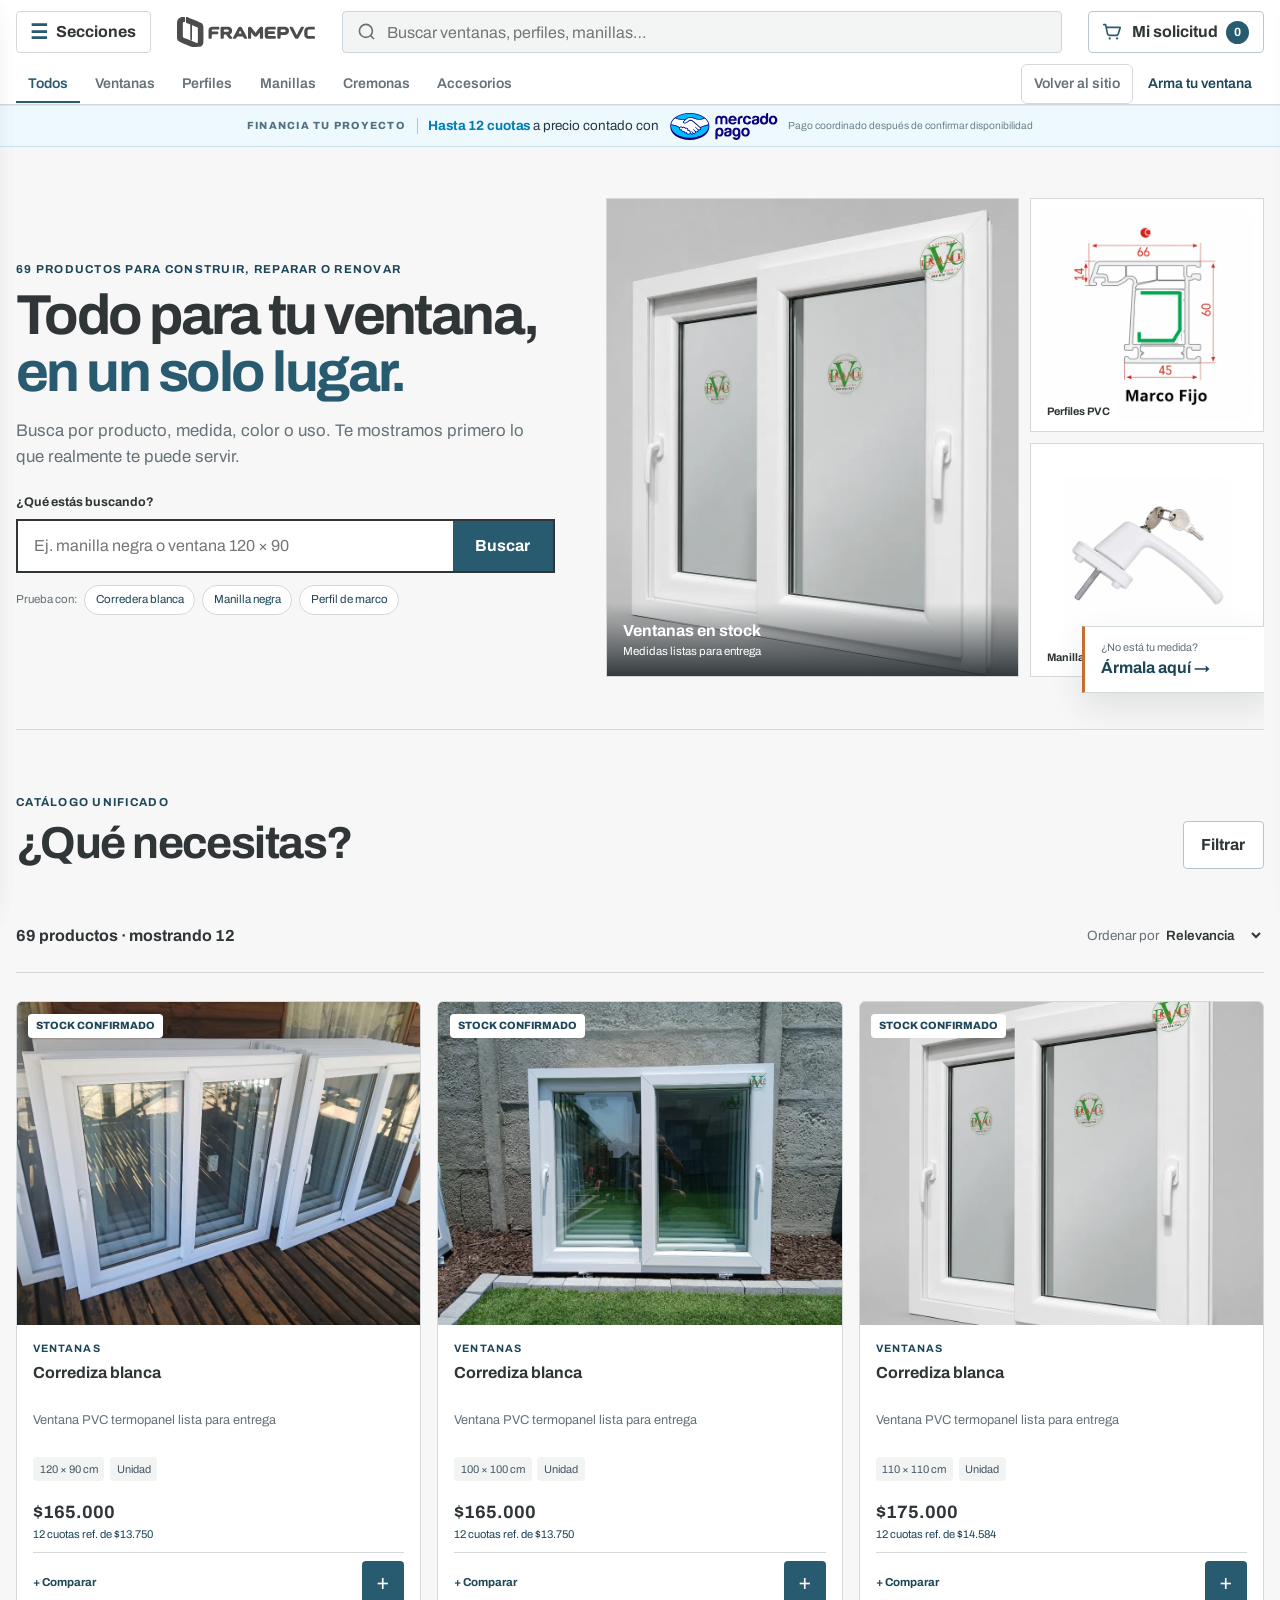
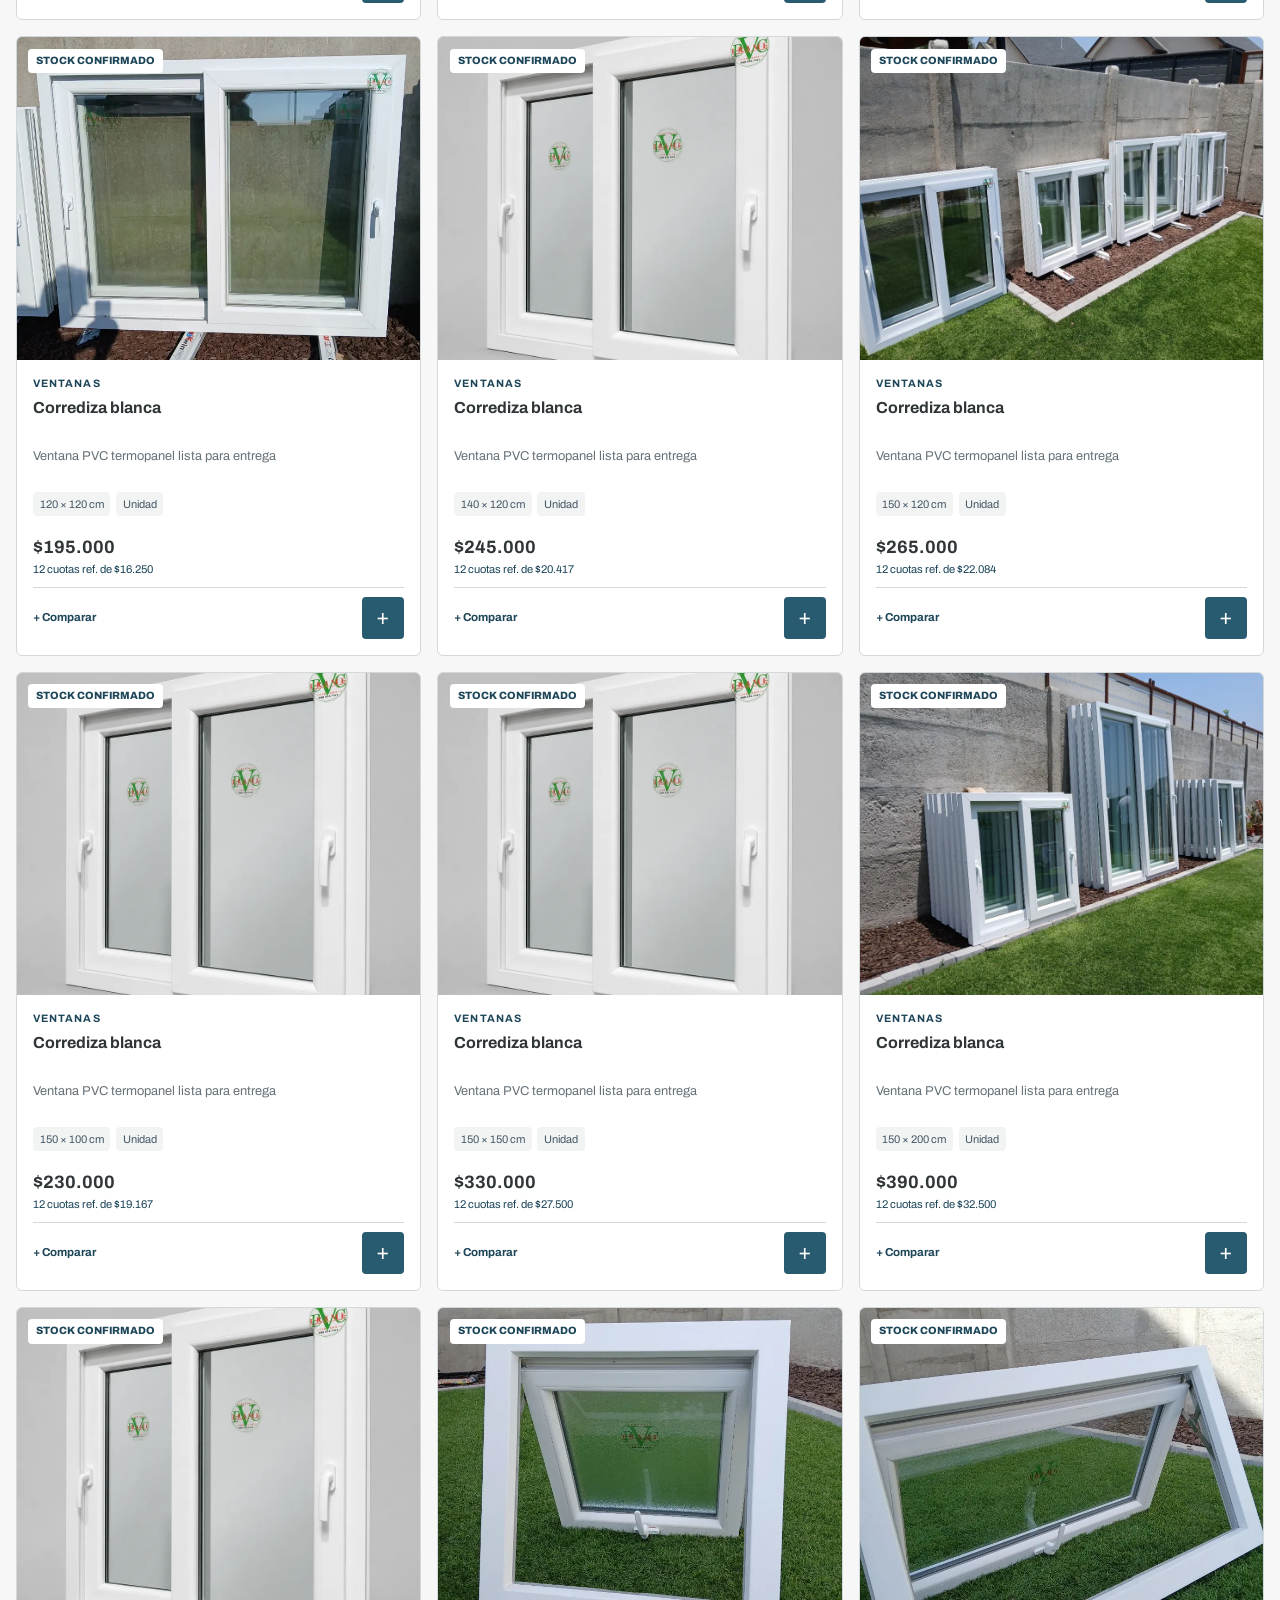
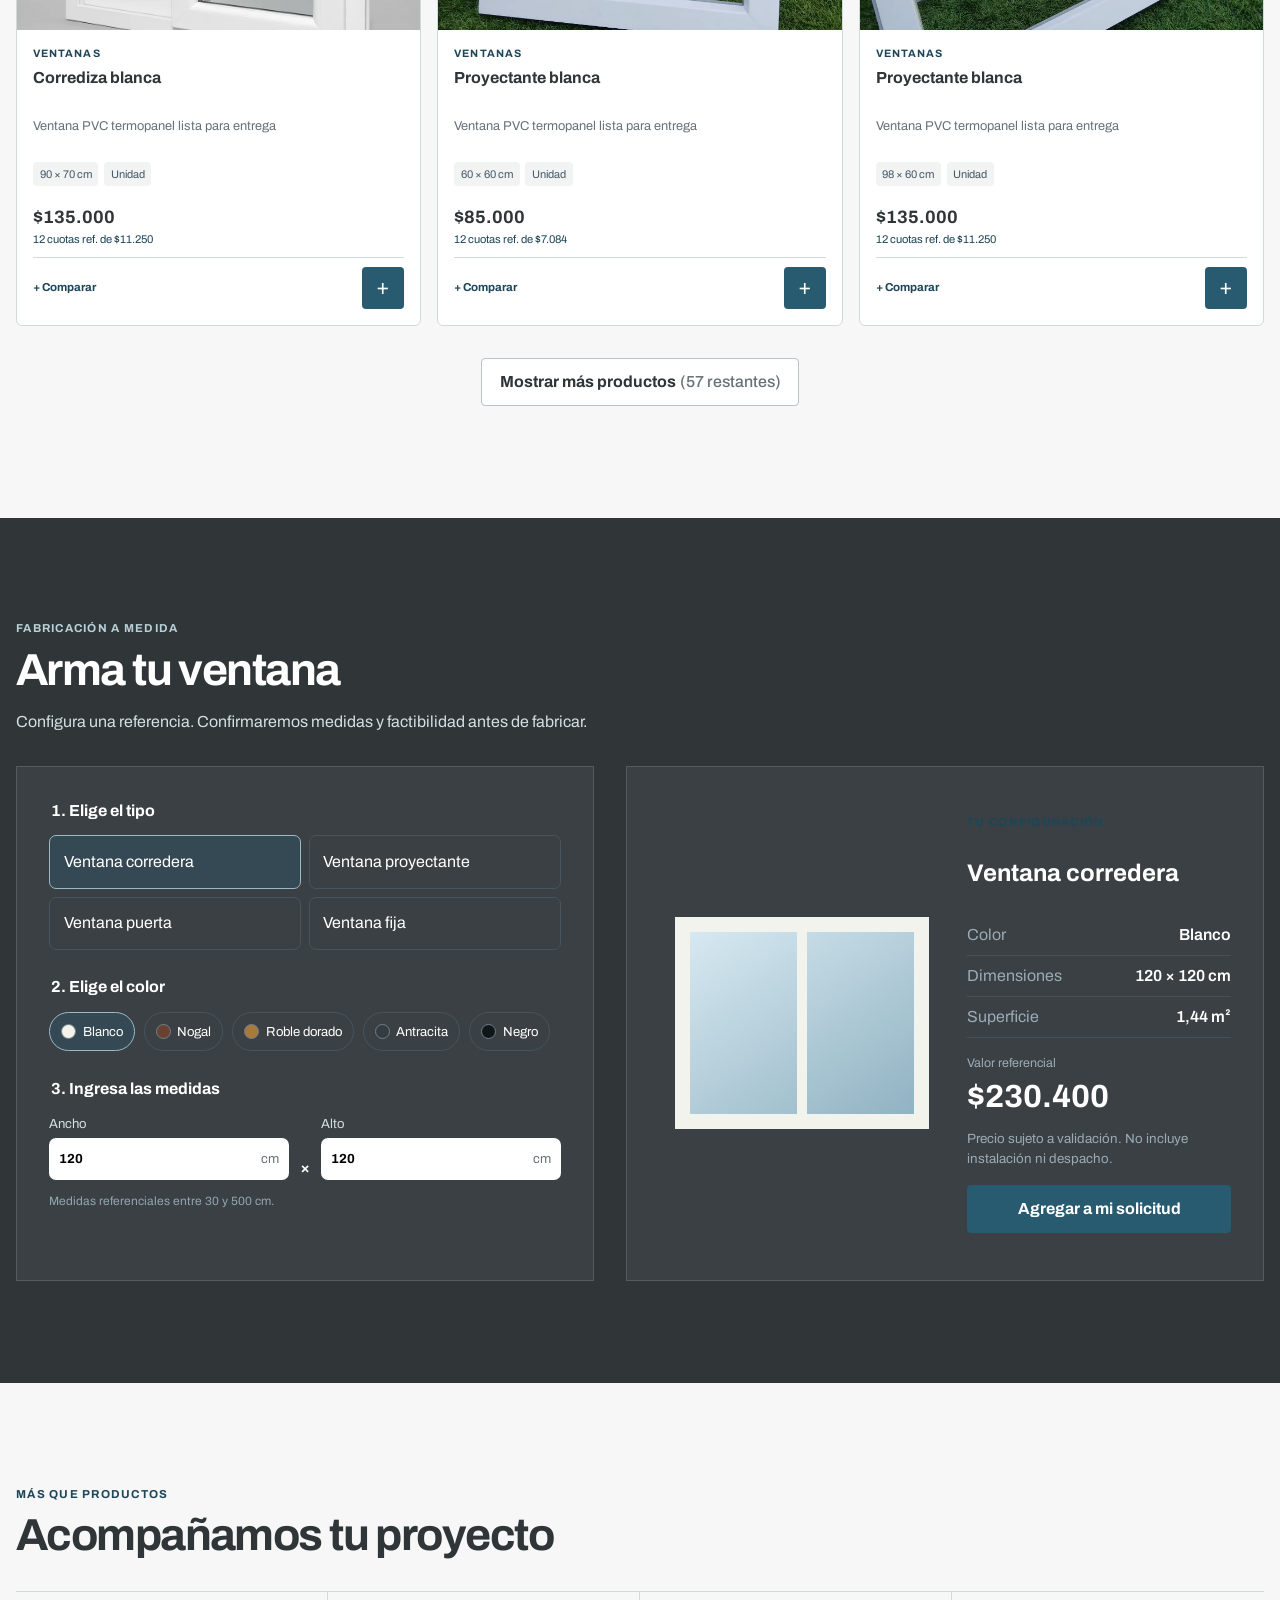
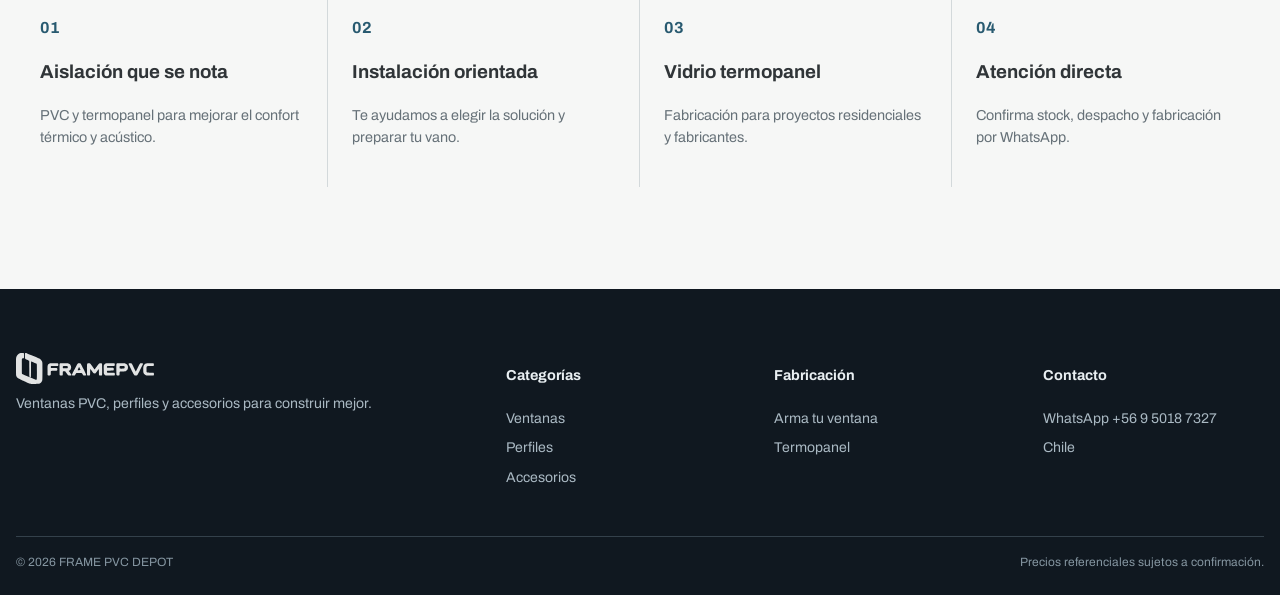
==== tienda.html @ de3fc40e "feat: add separate technical store view" ====
<!doctype html>
<html lang="es">
<head>
<meta charset="utf-8">
<meta name="viewport" content="width=device-width,initial-scale=1">
<meta name="description" content="Compra ventanas PVC termopanel, perfiles y accesorios o solicita fabricación a medida. Cotiza y envía tu solicitud por WhatsApp.">
<meta property="og:title" content="FRAME PVC DEPOT | Ventanas PVC, perfiles y accesorios">
<meta property="og:description" content="Ventanas listas, insumos para fabricantes y fabricación a medida.">
<meta property="og:type" content="website">
<meta property="og:image" content="img/ventana-blanco.jpg">
<title>FRAME PVC DEPOT | Ventanas PVC, perfiles y accesorios</title>
<link rel="icon" href="img/logo-frame-pvc-rounded.svg" type="image/svg+xml">
<link rel="preconnect" href="https://fonts.googleapis.com">
<link rel="preconnect" href="https://fonts.gstatic.com" crossorigin>
<link href="https://fonts.googleapis.com/css2?family=Archivo:wght@400;500;600;700;800&display=swap" rel="stylesheet">
<link rel="stylesheet" href="tienda.css">
<script src="stock.js" defer>
</script>
<script src="accesorios.js" defer>
</script>
<script src="precios.js" defer>
</script>
<script src="tienda.js" defer>
</script>
</head>
<body>
<a class="skip-link" href="#catalogo">Ir al catálogo</a>
<header class="market-header">
<div class="header-main shell">
<button class="sections-trigger" type="button" data-open-sections aria-label="Abrir secciones"><span aria-hidden="true">&#9776;</span><span>Secciones</span></button>
<a class="brand" href="index.html" aria-label="Volver al sitio principal de FRAME PVC DEPOT">
<img src="img/logo-frame-pvc-rounded.svg" width="182" height="41" alt="FRAME PVC">
</a>
<form class="search" id="search-form" role="search">
<label class="sr-only" for="search-input">Buscar productos</label>
<svg aria-hidden="true" viewBox="0 0 24 24">
<path d="m21 21-4.35-4.35m2.35-5.65a8 8 0 1 1-16 0 8 8 0 0 1 16 0Z"/>
</svg>
<input id="search-input" type="search" autocomplete="off" placeholder="Buscar ventanas, perfiles, manillas…">
<button type="button" id="search-clear" aria-label="Limpiar búsqueda" hidden>×</button>
</form>
<button class="cart-trigger" type="button" data-open-cart aria-label="Abrir mi solicitud">
<span class="cart-symbol" aria-hidden="true"><svg viewBox="0 0 24 24"><path d="M3 4h2l2.1 10.1a2 2 0 0 0 2 1.6h7.8a2 2 0 0 0 1.9-1.4L21 7H6"/><circle cx="9.5" cy="19" r="1.25"/><circle cx="17.5" cy="19" r="1.25"/></svg></span>
<span class="cart-copy">Mi solicitud</span>
<b data-cart-count>0</b>
</button>
</div>
<nav class="category-nav shell" aria-label="Categorías principales">
<button class="nav-chip is-active" data-category="todos">Todos</button>
<button class="nav-chip" data-category="ventanas">Ventanas</button>
<button class="nav-chip" data-category="perfiles">Perfiles</button>
<button class="nav-chip" data-category="manillas">Manillas</button>
<button class="nav-chip" data-category="cremonas">Cremonas</button>
<button class="nav-chip" data-category="accesorios">Accesorios</button>
<a class="nav-chip store-return" href="index.html">Volver al sitio</a>
<a class="nav-chip nav-config" href="#configurador">Arma tu ventana</a>
</nav>
</header>
<div class="payment-promo" aria-label="Beneficio de pago">
<div class="payment-promo-track shell"><span class="payment-kicker">Financia tu proyecto</span><p><strong>Hasta 12 cuotas</strong> a precio contado con</p><img src="img/mercado-pago.svg" width="108" height="27" alt="Mercado Pago"><small>Pago coordinado después de confirmar disponibilidad</small></div>
</div>
<main id="inicio">
<section class="hero shell">
<div class="hero-copy">
<p class="eyebrow">69 productos para construir, reparar o renovar</p>
<h1>Todo para tu ventana, <em>en un solo lugar.</em></h1>
<p>Busca por producto, medida, color o uso. Te mostramos primero lo que realmente te puede servir.</p>
<form class="hero-finder" id="hero-search" role="search">
<label for="hero-search-input">¿Qué estás buscando?</label>
<div><input id="hero-search-input" type="search" autocomplete="off" placeholder="Ej. manilla negra o ventana 120 × 90"><button type="submit">Buscar</button></div>
</form>
<div class="smart-suggestions" aria-label="Búsquedas frecuentes"><span>Prueba con:</span><button type="button" data-smart-query="corredera blanca">Corredera blanca</button><button type="button" data-smart-query="manilla negro">Manilla negra</button><button type="button" data-smart-query="perfil marco">Perfil de marco</button></div>
</div>
<div class="hero-showcase" aria-label="Ventanas y componentes disponibles">
<a class="showcase-main" href="#catalogo" data-category="ventanas"><img src="img/catalog/stock-05.webp" width="720" height="720" alt="Ventana PVC corredera blanca"><span><b>Ventanas en stock</b><small>Medidas listas para entrega</small></span></a>
<button class="showcase-item showcase-profile" type="button" data-smart-query="perfil marco"><img src="img/catalog/accessory-01.webp" width="420" height="420" alt="Perfil PVC de marco"><span>Perfiles PVC</span></button>
<button class="showcase-item showcase-hardware" type="button" data-smart-query="manilla"><img src="img/catalog/accessory-20.webp" width="420" height="420" alt="Herrajes para ventanas PVC"><span>Manillas y herrajes</span></button>
<a class="showcase-config" href="#configurador"><span>¿No está tu medida?</span><b>Ármala aquí →</b></a>
</div>
</section>
<section class="market shell" id="catalogo">
<div class="market-top">
<div class="section-heading">
<p class="eyebrow">Catálogo unificado</p>
<h2>¿Qué necesitas?</h2>
</div>
<button class="filter-trigger button secondary" id="open-filters" type="button">Filtrar <span id="filter-badge" hidden>0</span>
</button>
</div>
<div class="market-layout">
<aside class="filters" id="filters" aria-label="Filtros del catálogo">
<div class="filter-head">
<h3>Filtros</h3>
<button type="button" class="icon-close" id="close-filters" aria-label="Cerrar filtros">×</button>
</div>
<fieldset>
<legend>Categoría</legend>
<div id="category-filters" class="check-list">
</div>
</fieldset>
<fieldset>
<legend>Tipo</legend>
<div class="check-list" id="type-filters">
</div>
</fieldset>
<fieldset>
<legend>Color</legend>
<div class="check-list" id="color-filters">
</div>
</fieldset>
<fieldset>
<legend>Precio máximo</legend>
<label class="range-label" for="price-range">
<span>Hasta</span>
<output id="price-output">$400.000</output>
</label>
<input id="price-range" type="range" min="10000" max="400000" step="10000" value="400000">
</fieldset>
<fieldset>
<legend>Disponibilidad</legend>
<div class="check-list" id="availability-filters">
</div>
</fieldset>
<fieldset>
<legend>Medida mínima</legend>
<div class="measure-filter">
<label>Ancho (cm)<input id="width-min" type="number" min="0" placeholder="100">
</label>
<label>Alto (cm)<input id="height-min" type="number" min="0" placeholder="90">
</label>
</div>
</fieldset>
<button class="clear-filters" id="clear-filters" type="button">Limpiar filtros</button>
</aside>
<div class="results">
<div class="results-bar">
<p id="results-count" aria-live="polite">Cargando productos…</p>
<label>Ordenar por <select id="sort-select">
<option value="relevance">Relevancia</option>
<option value="price-asc">Menor precio</option>
<option value="price-desc">Mayor precio</option>
<option value="name">Nombre</option>
<option value="measure">Medida</option>
</select>
</label>
</div>
<div class="active-filters" id="active-filters">
</div>
<div class="product-grid" id="product-grid">
</div>
<div class="load-more-wrap" id="load-more-wrap"><button class="button secondary load-more" id="load-more" type="button">Mostrar más productos <span id="load-more-count"></span></button></div>
<div class="empty-state" id="empty-state" hidden>
<span>⌕</span>
<h3>No encontramos coincidencias</h3>
<p>Prueba con otra búsqueda o elimina algunos filtros.</p>
<button class="button primary" type="button" data-clear-all>Ver todos</button>
</div>
</div>
</div>
<section class="recent-products" id="recent-products" hidden aria-labelledby="recent-title"><div class="recent-head"><div><p class="eyebrow">Retoma tu búsqueda</p><h3 id="recent-title">Vistos recientemente</h3></div><button type="button" id="clear-recent">Limpiar</button></div><div class="recent-rail" id="recent-rail"></div></section>
</section>
<section class="config-section" id="configurador">
<div class="shell">
<div class="section-heading light">
<p class="eyebrow">Fabricación a medida</p>
<h2>Arma tu ventana</h2>
<p>Configura una referencia. Confirmaremos medidas y factibilidad antes de fabricar.</p>
</div>
<div class="configurator">
<form id="config-form" class="config-form">
<fieldset>
<legend>1. Elige el tipo</legend>
<div class="option-grid" id="type-options">
</div>
</fieldset>
<fieldset>
<legend>2. Elige el color</legend>
<div class="color-options" id="color-options">
</div>
</fieldset>
<fieldset>
<legend>3. Ingresa las medidas</legend>
<div class="dimension-fields">
<label>Ancho <span>
<input id="config-width" type="number" min="30" max="500" value="120" required> cm</span>
</label>
<b>×</b>
<label>Alto <span>
<input id="config-height" type="number" min="30" max="500" value="120" required> cm</span>
</label>
</div>
<p class="form-help">Medidas referenciales entre 30 y 500 cm.</p>
</fieldset>
</form>
<div class="config-preview" aria-live="polite">
<div class="window-visual" id="window-visual">
<span>
</span>
<span>
</span>
<i>
</i>
</div>
<div class="config-summary">
<p class="eyebrow">Tu configuración</p>
<h3 id="config-name">Ventana corredera</h3>
<dl>
<div>
<dt>Color</dt>
<dd id="config-color">Blanco</dd>
</div>
<div>
<dt>Dimensiones</dt>
<dd id="config-measure">120 × 120 cm</dd>
</div>
<div>
<dt>Superficie</dt>
<dd id="config-area">1,44 m²</dd>
</div>
</dl>
<p class="reference-label">Valor referencial</p>
<strong class="config-price" id="config-price">$230.400</strong>
<small>Precio sujeto a validación. No incluye instalación ni despacho.</small>
<button class="button primary full" id="add-config" type="button">Agregar a mi solicitud</button>
</div>
</div>
</div>
</div>
</section>
<section class="service-strip shell" id="services-title">
<div class="section-heading">
<p class="eyebrow">Más que productos</p>
<h2>Acompañamos tu proyecto</h2>
</div>
<div class="services">
<article>
<b>01</b>
<h3>Aislación que se nota</h3>
<p>PVC y termopanel para mejorar el confort térmico y acústico.</p>
</article>
<article>
<b>02</b>
<h3>Instalación orientada</h3>
<p>Te ayudamos a elegir la solución y preparar tu vano.</p>
</article>
<article>
<b>03</b>
<h3>Vidrio termopanel</h3>
<p>Fabricación para proyectos residenciales y fabricantes.</p>
</article>
<article>
<b>04</b>
<h3>Atención directa</h3>
<p>Confirma stock, despacho y fabricación por WhatsApp.</p>
</article>
</div>
</section>
</main>
<footer>
<div class="shell footer-grid">
<div>
<a class="brand footer-brand" href="#inicio">
<img src="img/logo-frame-pvc-rounded.svg" width="182" height="41" alt="FRAME PVC">
</a>
<p>Ventanas PVC, perfiles y accesorios para construir mejor.</p>
</div>
<div>
<h2>Categorías</h2>
<a href="#catalogo" data-category="ventanas">Ventanas</a>
<a href="#catalogo" data-category="perfiles">Perfiles</a>
<a href="#catalogo" data-category="accesorios">Accesorios</a>
</div>
<div>
<h2>Fabricación</h2>
<a href="#configurador">Arma tu ventana</a>
<a href="#configurador">Termopanel</a>
</div>
<div>
<h2>Contacto</h2>
<a href="https://wa.me/56950187327" target="_blank" rel="noopener">WhatsApp +56 9 5018 7327</a>
<p>Chile</p>
</div>
</div>
<div class="shell footer-bottom">
<span>© <span id="year">
</span> FRAME PVC DEPOT</span>
<span>Precios referenciales sujetos a confirmación.</span>
</div>
</footer>
<div class="overlay" id="overlay" hidden>
</div>
<aside class="sections-drawer" id="sections-drawer" aria-hidden="true" aria-labelledby="sections-title">
<div class="drawer-head"><div><p class="eyebrow">Explorar FRAME PVC</p><h2 id="sections-title">Secciones</h2></div><button class="icon-close" id="close-sections" type="button" aria-label="Cerrar secciones">&times;</button></div>
<nav class="sections-list" aria-label="Todas las secciones">
<a href="#inicio" data-section-link><span>&#8962;</span><b>Inicio</b><small>Portada y novedades</small></a>
<button type="button" data-category="todos"><span>&#9638;</span><b>Todos los productos</b><small>Catálogo completo</small></button>
<button type="button" data-category="ventanas"><span>&#9635;</span><b>Ventanas</b><small>Modelos disponibles</small></button>
<button type="button" data-category="perfiles"><span>#</span><b>Perfiles PVC</b><small>Corredera y proyectante</small></button>
<button type="button" data-category="manillas"><span>&#8599;</span><b>Manillas</b><small>Herrajes y cierres</small></button>
<button type="button" data-category="cremonas"><span>=</span><b>Cremonas</b><small>Distintas medidas</small></button>
<button type="button" data-category="refuerzos"><span>+</span><b>Refuerzos</b><small>Acero y cerraderos</small></button>
<button type="button" data-category="accesorios"><span>+</span><b>Accesorios</b><small>Montaje y fabricación</small></button>
<a href="#configurador" data-section-link><span>&#9671;</span><b>Arma tu ventana</b><small>Cotización a medida</small></a>
<a href="#services-title" data-section-link><span>i</span><b>Servicios</b><small>Instalación y termopanel</small></a>
<a href="https://wa.me/56950187327" target="_blank" rel="noopener"><span>&#9673;</span><b>Contacto</b><small>Habla con nuestro equipo</small></a>
</nav>
</aside>
<aside class="product-drawer" id="product-drawer" aria-hidden="true" aria-labelledby="product-detail-title">
<div class="drawer-head"><div><p class="eyebrow">Detalle del producto</p><h2 id="product-detail-title">Producto</h2></div><button class="icon-close" id="close-product" type="button" aria-label="Cerrar detalle">×</button></div>
<div class="product-detail-panel" id="product-detail-panel"></div>
</aside>
<aside class="cart-drawer" id="cart-drawer" aria-hidden="true" aria-labelledby="cart-title">
<div class="drawer-head">
<div>
<p class="eyebrow">Cotización consolidada</p>
<h2 id="cart-title">Mi solicitud</h2>
</div>
<button class="icon-close" id="close-cart" type="button" aria-label="Cerrar solicitud">×</button>
</div>
<div class="cart-items" id="cart-items">
</div>
<div class="cart-foot">
<div>
<span>Total referencial</span>
<strong id="cart-total">$0</strong>
</div>
<p>Confirmaremos disponibilidad, despacho y valor final.</p>
<a class="button whatsapp full is-disabled" id="cart-whatsapp" href="#" target="_blank" rel="noopener" aria-disabled="true">Enviar solicitud por WhatsApp</a>
</div>
</aside>
<div class="compare-tray" id="compare-tray" hidden><div><strong>Comparar productos</strong><span id="compare-summary">0 de 3 seleccionados</span></div><div id="compare-thumbs"></div><button class="button primary" id="open-compare" type="button">Comparar</button><button class="icon-close" id="clear-compare" type="button" aria-label="Vaciar comparación">×</button></div>
<dialog class="compare-dialog" id="compare-dialog" aria-labelledby="compare-title"><div class="compare-dialog-head"><div><p class="eyebrow">Decide con claridad</p><h2 id="compare-title">Comparar productos</h2></div><button class="icon-close" id="close-compare" type="button" aria-label="Cerrar comparación">×</button></div><div class="compare-content" id="compare-content"></div></dialog>
<nav class="mobile-dock" aria-label="Accesos rápidos">
<a href="index.html"><span>&#8962;</span>Sitio</a><button type="button" data-open-sections><span>&#9776;</span>Secciones</button><button type="button" data-focus-search><span>&#8981;</span>Buscar</button><a href="#configurador"><span>&#9671;</span>Armar</a><button type="button" data-open-cart><span class="cart-symbol"><svg viewBox="0 0 24 24" aria-hidden="true"><path d="M3 4h2l2.1 10.1a2 2 0 0 0 2 1.6h7.8a2 2 0 0 0 1.9-1.4L21 7H6"/><circle cx="9.5" cy="19" r="1.25"/><circle cx="17.5" cy="19" r="1.25"/></svg></span>Solicitud<b data-cart-count>0</b></button>
</nav>
<div class="toast" id="toast" role="status" aria-live="polite">
</div>
</body>
</html>
---- tienda.css ----
:root{--ink:#15202b;--muted:#5c6b7a;--paper:#f3f6f8;--white:#fff;--accent:#0f6e6a;--deep:#0a524f;--sky:#c5d8e4;--mist:#e8eef2;--line:#d9e1e6;--display:"Syne",sans-serif;--body:"DM Sans",sans-serif;--radius:14px;--shadow:0 18px 50px rgba(21,32,43,.12);--shell:min(1440px,calc(100% - 2rem))}*{box-sizing:border-box}html{scroll-behavior:smooth;scroll-padding-top:130px}body{margin:0;background:#f7f9fa;color:var(--ink);font-family:var(--body);line-height:1.5}body.is-locked{overflow:hidden}button,input,select{font:inherit}button,a{-webkit-tap-highlight-color:transparent}button{color:inherit}img{display:block;max-width:100%}a{color:inherit}.shell{width:var(--shell);margin-inline:auto}.sr-only{position:absolute;width:1px;height:1px;padding:0;margin:-1px;clip:rect(0,0,0,0);overflow:hidden}.skip-link{position:fixed;left:1rem;top:-5rem;z-index:100;padding:.7rem 1rem;background:var(--ink);color:white}.skip-link:focus{top:1rem}:focus-visible{outline:3px solid #46bdb6;outline-offset:3px}.eyebrow{margin:0 0 .55rem;color:var(--accent);font-size:.72rem;font-weight:700;letter-spacing:.15em;text-transform:uppercase}.button{min-height:46px;display:inline-flex;align-items:center;justify-content:center;border:1px solid transparent;border-radius:8px;padding:.7rem 1.1rem;font-weight:700;text-decoration:none;cursor:pointer}.button.primary{background:var(--accent);color:white}.button.primary:hover{background:var(--deep)}.button.secondary{border-color:#b7c4cc;background:white}.button.full{width:100%}.market-header{position:sticky;top:0;z-index:30;background:rgba(255,255,255,.96);border-bottom:1px solid var(--line);backdrop-filter:blur(12px)}.header-main{height:75px;display:grid;grid-template-columns:auto minmax(240px,720px) auto;align-items:center;gap:clamp(1rem,3vw,3rem)}.brand{display:flex;align-items:center;gap:.55rem;text-decoration:none}.brand img{width:48px;height:48px;object-fit:contain}.brand span{display:grid;font-family:var(--display);line-height:.95;white-space:nowrap}.brand b{font-size:1rem;letter-spacing:.05em}.brand small{justify-self:end;font-size:.68rem;letter-spacing:.17em}.search{height:46px;display:flex;align-items:center;background:var(--paper);border:1px solid #cbd5db;border-radius:9px;padding:0 .85rem;transition:.2s}.search:focus-within{background:white;border-color:var(--accent);box-shadow:0 0 0 3px rgba(15,110,106,.12)}.search svg{width:20px;fill:none;stroke:var(--muted);stroke-width:2}.search input{width:100%;height:100%;border:0;outline:0;background:transparent;padding:0 .7rem;color:var(--ink)}.search button{border:0;background:none;font-size:1.4rem;cursor:pointer}.cart-trigger{height:46px;display:flex;align-items:center;gap:.55rem;border:0;border-radius:9px;padding:.5rem .75rem;background:var(--ink);color:white;font-weight:700;cursor:pointer}.cart-trigger b{display:grid;place-items:center;min-width:23px;height:23px;padding:0 5px;background:var(--accent);border-radius:20px;font-size:.75rem}.category-nav{height:44px;display:flex;align-items:center;gap:.2rem;overflow-x:auto;scrollbar-width:none}.category-nav::-webkit-scrollbar,.category-rail::-webkit-scrollbar{display:none}.nav-chip{flex:none;border:0;background:none;padding:.65rem .9rem;color:var(--muted);font-weight:600;cursor:pointer;text-decoration:none;white-space:nowrap}.nav-chip:hover,.nav-chip.is-active{color:var(--accent)}.nav-config{margin-left:auto;color:var(--deep)}.hero{display:grid;grid-template-columns:1.05fr .95fr;gap:clamp(2rem,5vw,5rem);align-items:center;padding-block:clamp(2.5rem,6vw,5.5rem)}.hero h1,.section-heading h2{font-family:var(--display);letter-spacing:-.035em;line-height:1.05}.hero h1{max-width:700px;margin:.2rem 0 1.2rem;font-size:clamp(2.4rem,5vw,5rem)}.hero h1 em{color:var(--accent);font-style:normal}.hero-copy>p:not(.eyebrow){max-width:620px;color:var(--muted);font-size:clamp(1rem,1.5vw,1.25rem)}.hero-actions{display:flex;gap:.7rem;margin:1.7rem 0}.trust-list{display:flex;gap:1.5rem;margin:0;padding:0;list-style:none;color:var(--muted);font-size:.86rem}.trust-list li:before{content:"✓";color:var(--accent);font-weight:bold;margin-right:.35rem}.hero-media{position:relative;min-height:420px;border-radius:4px 4px 70px 4px;overflow:hidden;background:var(--mist)}.hero-media img{width:100%;height:100%;position:absolute;object-fit:cover}.hero-media:after{content:"";position:absolute;inset:0;background:linear-gradient(180deg,transparent 55%,rgba(10,30,35,.35))}.hero-media>span{position:absolute;z-index:1;right:1rem;bottom:1rem;padding:.7rem 1rem;background:white;font-size:.78rem}.quick-categories{padding-bottom:5rem}.section-heading h2{font-size:clamp(1.8rem,3.5vw,3rem);margin:.15rem 0}.section-heading>p:last-child:not(.eyebrow){max-width:650px;color:var(--muted)}.section-heading.compact{margin-bottom:1.4rem}.category-rail{display:flex;gap:.7rem;overflow-x:auto;padding-bottom:.4rem;scroll-snap-type:x mandatory}.category-tile{width:170px;min-height:135px;flex:0 0 170px;display:grid;align-content:center;justify-items:start;gap:.2rem;padding:1rem;border:1px solid var(--line);border-radius:var(--radius);background:white;text-align:left;text-decoration:none;cursor:pointer;scroll-snap-align:start}.category-tile:hover{border-color:var(--accent);transform:translateY(-2px)}.category-tile span{display:grid;place-items:center;width:34px;height:34px;margin-bottom:.45rem;border-radius:50%;background:var(--mist);color:var(--deep);font-family:var(--display);font-weight:800}.category-tile small{color:var(--muted)}.category-tile.made{background:var(--ink);color:white}.category-tile.made small{color:var(--sky)}.market{padding-bottom:7rem}.market-top{display:flex;align-items:end;justify-content:space-between;margin-bottom:2rem}.market-layout{display:grid;grid-template-columns:235px minmax(0,1fr);gap:2rem}.filters{align-self:start;position:sticky;top:140px;padding-right:1.4rem;border-right:1px solid var(--line)}.filter-head{display:flex;align-items:center;justify-content:space-between}.filter-head h3{font-family:var(--display)}.icon-close{border:0;background:none;font-size:2rem;line-height:1;cursor:pointer}.filters .icon-close{display:none}.filters fieldset{border:0;border-top:1px solid var(--line);margin:0;padding:1.1rem 0}.filters legend{padding-top:1rem;font-weight:700}.check-list{display:grid;gap:.55rem;margin-top:.6rem}.check-list label{font-size:.9rem;color:#344452;cursor:pointer}.check-list input{accent-color:var(--accent);margin-right:.4rem}.range-label{display:flex;justify-content:space-between;margin:.7rem 0;font-size:.9rem}.range-label output{font-weight:700}.filters input[type=range]{width:100%;accent-color:var(--accent)}.measure-filter{display:grid;grid-template-columns:1fr 1fr;gap:.5rem;margin-top:.7rem}.measure-filter label{font-size:.72rem;color:var(--muted)}.measure-filter input{width:100%;padding:.55rem;margin-top:.25rem;border:1px solid var(--line);border-radius:6px}.clear-filters{border:0;background:none;padding:.5rem 0;color:var(--accent);font-weight:700;text-decoration:underline;cursor:pointer}.filter-trigger{display:none}.results-bar{min-height:46px;display:flex;align-items:center;justify-content:space-between;margin-bottom:1rem;border-bottom:1px solid var(--line)}.results-bar p{font-weight:700}.results-bar label{font-size:.84rem;color:var(--muted)}.results-bar select{border:0;background:transparent;color:var(--ink);font-weight:600}.active-filters{display:flex;flex-wrap:wrap;gap:.4rem;margin-bottom:.8rem}.active-filters button{border:1px solid var(--line);border-radius:20px;background:white;padding:.3rem .65rem;font-size:.76rem;cursor:pointer}.product-grid{display:grid;grid-template-columns:repeat(3,minmax(0,1fr));gap:1rem}.product-card{min-width:0;display:flex;flex-direction:column;background:white;border:1px solid var(--line);border-radius:var(--radius);overflow:hidden;transition:.2s}.product-card:hover{border-color:#aebcc5;box-shadow:0 12px 30px rgba(21,32,43,.08);transform:translateY(-2px)}.product-image{position:relative;aspect-ratio:1.25;background:#edf1f3;overflow:hidden}.product-image img{width:100%;height:100%;object-fit:cover}.product-image .stock-tag{position:absolute;left:.7rem;top:.7rem;padding:.28rem .5rem;border-radius:4px;background:white;color:var(--deep);font-size:.66rem;font-weight:800;text-transform:uppercase}.product-body{display:flex;flex:1;flex-direction:column;padding:1rem}.product-category{color:var(--accent);font-size:.67rem;font-weight:700;letter-spacing:.1em;text-transform:uppercase}.product-body h3{min-height:2.7em;margin:.35rem 0;font-family:var(--display);font-size:1rem;line-height:1.3}.product-detail{min-height:2.7em;margin:0;color:var(--muted);font-size:.8rem;display:-webkit-box;-webkit-line-clamp:2;-webkit-box-orient:vertical;overflow:hidden}.product-specs{display:flex;gap:.35rem;flex-wrap:wrap;margin:.7rem 0}.product-specs span{padding:.22rem .42rem;background:var(--paper);border-radius:4px;color:#465867;font-size:.69rem}.product-buy{display:flex;align-items:center;justify-content:space-between;gap:.5rem;margin-top:auto;padding-top:.65rem}.product-price{font-family:var(--display);font-size:1.12rem}.add-button{width:42px;height:42px;border:0;border-radius:50%;background:var(--accent);color:white;font-size:1.35rem;cursor:pointer}.add-button:hover{background:var(--deep)}.empty-state{text-align:center;padding:5rem 1rem}.empty-state>span{font-size:3rem}.empty-state h3{font-family:var(--display)}.config-section{padding:clamp(4rem,8vw,7rem) 0;background:var(--ink);color:white}.section-heading.light .eyebrow{color:#72cbc5}.section-heading.light>p:last-child{color:var(--sky)}.configurator{display:grid;grid-template-columns:.95fr 1.05fr;gap:2rem;margin-top:2rem}.config-form,.config-preview{border:1px solid rgba(255,255,255,.14);background:#1b2a36}.config-form{padding:clamp(1.2rem,3vw,2rem)}.config-form fieldset{border:0;margin:0;padding:0 0 1.6rem}.config-form legend{margin-bottom:.8rem;font-family:var(--display);font-weight:700}.option-grid{display:grid;grid-template-columns:1fr 1fr;gap:.5rem}.choice{position:relative}.choice input{position:absolute;opacity:0}.choice label{display:block;padding:.85rem;border:1px solid #455562;border-radius:7px;cursor:pointer}.choice input:checked+label{border-color:#72cbc5;background:rgba(15,110,106,.25)}.color-options{display:flex;flex-wrap:wrap;gap:.55rem}.color-choice input{position:absolute;opacity:0}.color-choice label{display:flex;align-items:center;gap:.4rem;padding:.55rem .7rem;border:1px solid #455562;border-radius:30px;cursor:pointer;font-size:.82rem}.color-choice i{width:15px;height:15px;border-radius:50%;border:1px solid #70808d}.color-choice input:checked+label{border-color:#72cbc5;background:rgba(15,110,106,.25)}.dimension-fields{display:grid;grid-template-columns:1fr auto 1fr;align-items:end;gap:.7rem}.dimension-fields label{font-size:.82rem;color:var(--sky)}.dimension-fields label span{display:flex;align-items:center;margin-top:.3rem;padding:.1rem .6rem;background:white;border-radius:7px;color:var(--muted)}.dimension-fields input{width:100%;border:0;padding:.6rem 0;outline:0;font-weight:700}.form-help{font-size:.75rem;color:#92a5b2}.config-preview{display:grid;grid-template-columns:1fr 1fr;align-items:center;padding:clamp(1.2rem,3vw,2rem)}.window-visual{position:relative;aspect-ratio:1.2;margin:1rem;border:10px solid #f3f3ed;display:flex;background:linear-gradient(145deg,#d8eaf2,#8fb1c1)}.window-visual span{flex:1;border:5px solid #f3f3ed}.window-visual i{position:absolute;left:50%;top:0;width:3px;height:100%;background:#f3f3ed}.config-summary{padding-left:1.4rem}.config-summary h3{font-family:var(--display);font-size:1.5rem}.config-summary dl div{display:flex;justify-content:space-between;border-bottom:1px solid #42515e;padding:.5rem 0}.config-summary dt{color:#9babb6}.config-summary dd{margin:0;font-weight:600}.reference-label{margin:1rem 0 0;color:#9babb6;font-size:.78rem}.config-price{display:block;font-family:var(--display);font-size:2rem}.config-summary small{display:block;margin:.5rem 0 1rem;color:#9babb6}.service-strip{padding:clamp(4rem,8vw,7rem) 0}.services{display:grid;grid-template-columns:repeat(4,1fr);margin-top:2rem;border-top:1px solid var(--line)}.services article{padding:1.5rem;border-right:1px solid var(--line)}.services article:last-child{border:0}.services article>b{color:var(--accent)}.services h3{font-family:var(--display)}.services p{color:var(--muted);font-size:.9rem}footer{padding:4rem 0 1.5rem;background:#101820;color:#e9eff2}.footer-grid{display:grid;grid-template-columns:2fr repeat(3,1fr);gap:3rem}.footer-grid>div{display:flex;flex-direction:column;align-items:flex-start;gap:.55rem}.footer-grid p,.footer-grid a{margin:0;color:#aab9c3;font-size:.88rem;text-decoration:none}.footer-grid h2{font-family:var(--display);font-size:.9rem}.footer-bottom{display:flex;justify-content:space-between;margin-top:3rem;padding-top:1rem;border-top:1px solid #34414b;color:#8596a1;font-size:.75rem}.overlay{position:fixed;z-index:50;inset:0;background:rgba(10,18,24,.52);backdrop-filter:blur(2px)}.cart-drawer{position:fixed;z-index:60;right:0;top:0;width:min(480px,100%);height:100dvh;display:flex;flex-direction:column;background:white;box-shadow:var(--shadow);transform:translateX(105%);transition:transform .25s}.cart-drawer.is-open{transform:none}.drawer-head{display:flex;align-items:center;justify-content:space-between;padding:1.3rem;border-bottom:1px solid var(--line)}.drawer-head h2{margin:0;font-family:var(--display)}.cart-items{flex:1;overflow-y:auto;padding:1rem}.cart-empty{display:grid;place-items:center;height:100%;text-align:center;color:var(--muted)}.cart-item{display:grid;grid-template-columns:65px 1fr auto;gap:.8rem;padding:1rem 0;border-bottom:1px solid var(--line)}.cart-item img{width:65px;height:65px;object-fit:cover;border-radius:7px}.cart-item h3{margin:0;font-size:.88rem}.cart-item p{margin:.25rem 0;color:var(--muted);font-size:.75rem}.qty{display:flex;align-items:center;gap:.5rem}.qty button,.remove-item{border:1px solid var(--line);background:white;cursor:pointer}.qty button{width:26px;height:26px;border-radius:50%}.remove-item{align-self:start;border:0;color:var(--muted);font-size:1.2rem}.cart-foot{padding:1.3rem;border-top:1px solid var(--line)}.cart-foot>div{display:flex;justify-content:space-between}.cart-foot strong{font-family:var(--display);font-size:1.3rem}.cart-foot p{color:var(--muted);font-size:.78rem}.button.whatsapp{background:#178b63;color:white}.button.is-disabled{pointer-events:none;opacity:.45}.toast{position:fixed;z-index:80;left:50%;bottom:1.5rem;max-width:calc(100% - 2rem);padding:.7rem 1rem;border-radius:8px;background:var(--ink);color:white;font-size:.85rem;opacity:0;transform:translate(-50%,20px);transition:.2s;pointer-events:none}.toast.show{opacity:1;transform:translate(-50%,0)}
@media(min-width:1500px){.product-grid{grid-template-columns:repeat(4,minmax(0,1fr))}}
@media(max-width:1050px){.product-grid{grid-template-columns:repeat(2,minmax(0,1fr))}.config-preview{grid-template-columns:1fr}.window-visual{max-width:330px;margin-inline:auto}.services{grid-template-columns:1fr 1fr}.services article:nth-child(2){border-right:0}.footer-grid{grid-template-columns:2fr 1fr 1fr}}
@media(max-width:760px){:root{--shell:min(100% - 1.25rem,1440px)}html{scroll-padding-top:125px}.header-main{height:auto;min-height:68px;grid-template-columns:1fr auto;gap:.5rem;padding-block:.5rem}.brand img{width:40px;height:40px}.brand b{font-size:.85rem}.search{grid-column:1/-1;grid-row:2;height:42px}.cart-copy{display:none}.category-nav{height:42px}.nav-chip{padding:.55rem .7rem;font-size:.84rem}.nav-config{margin-left:0}.hero{grid-template-columns:1fr;padding-top:2rem}.hero h1{font-size:clamp(2.3rem,12vw,3.7rem)}.hero-media{min-height:280px}.trust-list{gap:.7rem;flex-wrap:wrap}.quick-categories{padding-bottom:4rem}.category-tile{width:145px;flex-basis:145px;min-height:125px}.market-top{align-items:center}.filter-trigger{display:inline-flex}.market-layout{grid-template-columns:1fr}.filters{position:fixed;z-index:70;top:0;left:0;width:min(360px,92%);height:100dvh;overflow:auto;padding:1rem 1.25rem;background:white;border:0;transform:translateX(-105%);transition:.25s}.filters.is-open{transform:none}.filters .icon-close{display:block}.results-bar{align-items:flex-start;gap:.5rem}.results-bar label{display:grid;justify-items:end}.configurator{grid-template-columns:1fr}.config-preview{grid-template-columns:1fr 1fr}.footer-grid{grid-template-columns:1fr 1fr}.footer-grid>div:first-child{grid-column:1/-1}}
@media(max-width:520px){.hero-actions{display:grid}.trust-list{display:grid}.product-grid{grid-template-columns:1fr}.results-bar{font-size:.82rem}.config-preview{grid-template-columns:1fr}.config-summary{padding-left:0}.services{grid-template-columns:1fr}.services article{border-right:0;border-bottom:1px solid var(--line)}.option-grid{grid-template-columns:1fr 1fr}.footer-grid{grid-template-columns:1fr}.footer-grid>div:first-child{grid-column:auto}.footer-bottom{display:grid;gap:.4rem}.product-image{aspect-ratio:1.5}}

/* Navegación de aplicación compartida entre laptop y móvil */
.header-main{grid-template-columns:auto auto minmax(240px,720px) auto;gap:clamp(.65rem,2vw,2rem)}
.sections-trigger{height:46px;display:flex;align-items:center;gap:.5rem;border:1px solid var(--line);border-radius:9px;padding:0 .8rem;background:white;font-weight:700;cursor:pointer}
.sections-trigger span:first-child{font-size:1.25rem;color:var(--accent)}
.sections-drawer{position:fixed;z-index:60;left:0;top:0;width:min(390px,100%);height:100dvh;display:flex;flex-direction:column;background:white;box-shadow:var(--shadow);transform:translateX(-105%);transition:transform .25s}
.sections-drawer.is-open{transform:none}.sections-drawer .drawer-head{flex:none}.sections-list{padding:.7rem 1rem 1.5rem;overflow-y:auto}
.sections-list a,.sections-list button{width:100%;display:grid;grid-template-columns:42px 1fr;grid-template-rows:auto auto;column-gap:.75rem;align-items:center;padding:.8rem;border:0;border-bottom:1px solid var(--line);background:white;color:var(--ink);text-align:left;text-decoration:none;cursor:pointer}
.sections-list a:hover,.sections-list button:hover{background:var(--paper)}.sections-list span{grid-row:1/3;display:grid;place-items:center;width:38px;height:38px;border-radius:9px;background:var(--mist);color:var(--deep);font-size:1.1rem}.sections-list b{font-size:.9rem}.sections-list small{color:var(--muted)}
.filter-trigger{display:inline-flex}.market-layout{grid-template-columns:minmax(0,1fr)}
.filters{position:fixed;z-index:70;top:0;left:0;width:min(370px,100%);height:100dvh;overflow:auto;padding:1rem 1.4rem;background:white;border:0;box-shadow:var(--shadow);transform:translateX(-105%);transition:transform .25s}
.filters.is-open{transform:none}.filters .icon-close{display:block}.mobile-dock{display:none}
@media(max-width:760px){body{padding-bottom:68px}.header-main{grid-template-columns:auto 1fr auto}.sections-trigger{width:44px;padding:0;justify-content:center}.sections-trigger span:last-child{display:none}.brand{justify-self:start}.search{grid-column:1/-1;grid-row:2}.mobile-dock{position:fixed;z-index:40;left:0;right:0;bottom:0;height:64px;display:grid;grid-template-columns:repeat(5,1fr);padding:max(.25rem,env(safe-area-inset-bottom)) .25rem;background:rgba(255,255,255,.97);border-top:1px solid var(--line);box-shadow:0 -8px 24px rgba(21,32,43,.08);backdrop-filter:blur(12px)}.mobile-dock a,.mobile-dock button{position:relative;display:flex;flex-direction:column;align-items:center;justify-content:center;gap:.1rem;border:0;background:none;color:var(--muted);font-size:.64rem;font-weight:700;text-decoration:none;cursor:pointer}.mobile-dock span{font-size:1.2rem;line-height:1;color:var(--ink)}.mobile-dock b{position:absolute;top:2px;right:calc(50% - 21px);display:grid;place-items:center;min-width:17px;height:17px;padding:0 4px;border-radius:12px;background:var(--accent);color:white;font-size:.6rem}.toast{bottom:5rem}}
@media(max-width:430px){.brand span{display:none}.header-main{grid-template-columns:auto 1fr auto}.cart-trigger{padding:.45rem .65rem}}

/* Portada editorial: una escena completa, sin revelar la sección siguiente */
.hero{position:relative;min-height:calc(100svh - 161px);isolation:isolate;overflow:hidden;border-bottom:1px solid var(--line)}
.hero:before{content:"01 / SISTEMA PVC";position:absolute;z-index:-1;left:-1.4rem;top:50%;color:rgba(15,110,106,.12);font-family:var(--display);font-size:clamp(3.5rem,8vw,8.5rem);font-weight:800;letter-spacing:-.08em;line-height:.75;transform:translateY(-50%) rotate(-90deg);transform-origin:center}
.hero-copy{position:relative;padding-left:clamp(1rem,2vw,2.25rem);border-left:3px solid var(--accent)}
.hero-copy:after{content:"";position:absolute;left:-3px;top:0;width:3px;height:26%;background:#d58b3d;animation:hero-rule 4.8s cubic-bezier(.4,0,.2,1) infinite alternate}
.hero .eyebrow{display:flex;align-items:center;gap:.7rem}.hero .eyebrow:after{content:"";width:clamp(2.5rem,7vw,6rem);height:1px;background:var(--accent)}
.hero h1{max-width:780px;text-wrap:balance}.hero h1 em{position:relative;display:inline-block;color:var(--accent)}
.hero h1 em:after{content:"";position:absolute;z-index:-1;left:-.04em;right:-.08em;bottom:.08em;height:.14em;background:#dce9d6;transform:skewX(-18deg)}
.hero-actions .button{border-radius:0;position:relative;overflow:hidden;transition:color .25s,background .25s,transform .25s}.hero-actions .button:after{content:"→";margin-left:.8rem;font-size:1.15em;transition:transform .25s}.hero-actions .button:hover{transform:translateY(-2px)}.hero-actions .button:hover:after{transform:translateX(4px)}
.hero-media{border-radius:0;clip-path:polygon(8% 0,100% 0,100% 88%,88% 100%,0 100%,0 8%);animation:hero-image-in .8s cubic-bezier(.2,.7,.2,1) both}
.hero-media>span{right:0;bottom:0;border-left:4px solid #d58b3d}
.trust-list{position:relative;padding-top:1rem;border-top:1px solid var(--line)}
@keyframes hero-rule{from{transform:translateY(0)}to{transform:translateY(285%)}}
@keyframes hero-image-in{from{opacity:0;clip-path:polygon(25% 0,100% 0,100% 75%,100% 100%,0 100%,0 25%);transform:translateX(18px)}to{opacity:1;clip-path:polygon(8% 0,100% 0,100% 88%,88% 100%,0 100%,0 8%);transform:none}}
@media(prefers-reduced-motion:reduce){.hero-copy:after,.hero-media{animation:none}.hero-actions .button{transition:none}}
@media(max-width:760px){.hero{min-height:calc(100svh - 230px - 64px);display:flex;align-items:center;padding-block:clamp(1.75rem,5vh,3rem);border-bottom:0}.hero:before{content:"FRAME / 01";left:auto;right:-.15rem;top:1.25rem;font-size:3.3rem;line-height:1;transform:none;writing-mode:vertical-rl;letter-spacing:-.1em}.hero-copy{width:100%;padding-left:1rem}.hero h1{margin:.35rem 0 1rem;font-size:clamp(2.5rem,11.7vw,3.75rem);line-height:1.02}.hero-copy>p:not(.eyebrow){max-width:34rem;font-size:.98rem;line-height:1.55}.hero-actions{grid-template-columns:1fr 1fr;margin:1.35rem 0}.hero-actions .button{min-height:50px;padding:.65rem .75rem;font-size:.86rem}.hero-actions .button:after{margin-left:.35rem}.trust-list{grid-template-columns:repeat(3,auto);justify-content:start;gap:.75rem;padding-top:.8rem;font-size:.72rem}.hero-media{display:none}.quick-categories{padding-top:clamp(2.75rem,8vw,4rem)}}
@media(max-width:430px){.hero{min-height:calc(100svh - 212px - 64px)}.hero h1{font-size:clamp(2.35rem,11.3vw,3rem)}.hero-actions{grid-template-columns:1fr}.trust-list{grid-template-columns:1fr;gap:.3rem}.hero:before{opacity:.75}}

/* Wordmark oficial FRAME PVC */
.brand img{width:clamp(138px,12vw,182px);height:auto;aspect-ratio:1518/338;object-fit:contain}
.footer-brand img{width:182px;filter:brightness(0) invert(1);opacity:.88}
@media(max-width:760px){.brand img{width:clamp(112px,32vw,140px)}.footer-brand img{width:168px}}
@media(max-width:430px){.brand img{width:118px}}

/* Carrito lineal, liviano y coherente con la interfaz */
.cart-trigger{height:46px;border:1px solid #b9c8ce;background:white;color:var(--ink);transition:border-color .2s,background .2s,transform .2s}
.cart-trigger:hover{border-color:var(--accent);background:#f5faf9;transform:translateY(-1px)}
.cart-symbol{display:grid;place-items:center;width:22px;height:22px;color:var(--accent)}
.cart-symbol svg{display:block;width:22px;height:22px;fill:none;stroke:currentColor;stroke-width:1.8;stroke-linecap:round;stroke-linejoin:round}
.cart-symbol circle{fill:currentColor;stroke:none}
.cart-trigger b{background:var(--accent);color:white}
.mobile-dock .cart-symbol{font-size:inherit;line-height:normal;color:var(--ink)}
.mobile-dock .cart-symbol svg{width:20px;height:20px}
@media(max-width:430px){.cart-trigger{padding:.45rem .55rem}.cart-trigger .cart-symbol{width:21px}.cart-trigger .cart-symbol svg{width:21px;height:21px}}

/* Franja Mercado Pago bajo la navegación */
.payment-promo{height:42px;display:flex;align-items:center;background:#eef9fd;border-top:1px solid #d4edf5;border-bottom:1px solid #c8e3ed;overflow:hidden}
.payment-promo-track{display:flex;align-items:center;justify-content:center;gap:.65rem;white-space:nowrap}
.payment-promo p{margin:0;color:#243643;font-size:.84rem}.payment-promo strong{font-family:var(--display);color:#007eb5;letter-spacing:-.01em}.payment-promo img{width:108px;height:27px;object-fit:contain}
.payment-kicker{padding-right:.75rem;border-right:1px solid #9ccbdc;color:#51717f;font-size:.65rem;font-weight:800;letter-spacing:.12em;text-transform:uppercase}.payment-promo small{color:#6b818b;font-size:.64rem}
@media(max-width:760px){.payment-promo{height:56px}.payment-promo-track{width:100%;justify-content:center;gap:.1rem .5rem;overflow:hidden;text-align:center;flex-wrap:wrap}.payment-kicker{display:none}.payment-promo p{font-size:.74rem}.payment-promo img{width:92px;height:auto;flex:none}.payment-promo small{display:block;flex-basis:100%;font-size:.58rem;line-height:1;color:#55717d}}
@media(max-width:370px){.payment-promo-track{gap:.35rem}.payment-promo p{font-size:.69rem}.payment-promo img{width:84px}}

/* Catálogo móvil en formato ficha horizontal, compacto y sin recortar fotos */
@media(max-width:760px){.product-grid{grid-template-columns:1fr;gap:.65rem}.product-card{display:grid;grid-template-columns:minmax(118px,35%) minmax(0,1fr);min-height:172px;border-radius:8px;transform:none}.product-card:hover{transform:none}.product-image{height:100%;min-height:172px;aspect-ratio:auto;border-right:1px solid var(--line);background:#fff}.product-image img{padding:.45rem;width:100%;height:100%;object-fit:contain}.product-image .stock-tag{left:.45rem;top:.45rem;padding:.2rem .35rem;font-size:.55rem}.product-body{min-width:0;padding:.72rem .78rem 0}.product-category{font-size:.58rem}.product-body h3{min-height:0;margin:.18rem 0 .3rem;font-size:.92rem;line-height:1.2}.product-detail{min-height:0;margin-bottom:.35rem;font-size:.72rem;line-height:1.35;-webkit-line-clamp:2}.product-specs{margin:.25rem 0 .5rem}.product-specs span{font-size:.61rem}.product-buy{margin-top:auto;margin-inline:-.78rem;padding:.55rem .7rem;border-top:1px solid var(--line);background:#fbfcfc}.product-price{font-size:1rem}.add-button{width:34px;height:34px;font-size:1.05rem}}
@media(max-width:390px){.product-card{grid-template-columns:112px minmax(0,1fr);min-height:164px}.product-image{min-height:164px}.product-body{padding:.65rem .68rem 0}.product-buy{margin-inline:-.68rem;padding:.5rem .62rem}.product-detail{-webkit-line-clamp:2}}

/* El catálogo sucede directamente a la portada, sin bloque intermedio */
.market{padding-top:clamp(3.75rem,7vw,6.5rem)}
@media(max-width:760px){.market{padding-top:3rem}.market-top{margin-bottom:1.35rem}}

/* Ficha comercial, variantes reales y filtros informativos */
.product-image{display:block;width:100%;padding:0;border:0;color:inherit;text-align:inherit;cursor:pointer}.product-title{display:block;width:100%;padding:0;border:0;background:none;color:inherit;text-align:left;cursor:pointer}.product-title h3{transition:color .2s}.product-title:hover h3{color:var(--accent)}
.stock-tag.is-consultar{color:#31515e;background:#edf5f7}.stock-tag.is-confirmado{color:var(--deep);background:#fff}.check-list label{display:flex;align-items:center;justify-content:space-between;gap:.5rem}.check-list label>span{min-width:0}.check-list label>small{min-width:1.6rem;color:#81909a;font-variant-numeric:tabular-nums;text-align:right}
.product-drawer{position:fixed;z-index:60;right:0;top:0;width:min(560px,100%);height:100dvh;display:flex;flex-direction:column;background:white;box-shadow:var(--shadow);transform:translateX(105%);transition:transform .25s}.product-drawer.is-open{transform:none}.product-detail-panel{flex:1;overflow-y:auto}.detail-image{height:min(42vh,390px);display:grid;place-items:center;padding:1rem;background:#f2f5f6;border-bottom:1px solid var(--line)}.detail-image img{width:100%;height:100%;object-fit:contain}.detail-copy{padding:1.3rem}.detail-copy>.stock-tag{display:inline-block;padding:.3rem .5rem;border-radius:4px;font-size:.65rem;font-weight:800;text-transform:uppercase}.detail-copy>p:not(.product-category){color:var(--muted)}.detail-specs{margin:1rem 0;border-top:1px solid var(--line)}.detail-specs div{display:flex;justify-content:space-between;gap:1rem;padding:.65rem 0;border-bottom:1px solid var(--line)}.detail-specs dt{color:var(--muted)}.detail-specs dd{margin:0;font-weight:700;text-align:right}.detail-variant{display:grid;gap:.4rem;margin:1rem 0;color:var(--muted);font-size:.8rem}.detail-variant select{width:100%;padding:.75rem;border:1px solid #b8c6ce;border-radius:6px;background:white;color:var(--ink)}.detail-purchase{display:flex;align-items:end;justify-content:space-between;gap:1rem;margin:1rem 0}.detail-purchase small{display:block;color:var(--muted)}.detail-purchase strong{display:block;font-family:var(--display);font-size:1.55rem}.detail-purchase label{display:grid;gap:.25rem;color:var(--muted);font-size:.72rem}.detail-purchase input{width:76px;padding:.6rem;border:1px solid #b8c6ce;border-radius:6px;text-align:center}.detail-note{display:block;margin-top:.75rem;color:var(--muted);line-height:1.45}
@media(max-width:760px){.product-drawer{width:100%}.detail-image{height:34vh}.detail-copy{padding:1rem}.product-image .stock-tag{max-width:calc(100% - .9rem);overflow:hidden;text-overflow:ellipsis;white-space:nowrap}}

/* Iteración tienda: acceso inmediato, header compacto y catálogo progresivo */
.header-main{height:64px}.brand img{width:138px}.category-nav{height:40px}.nav-chip{padding:.55rem .75rem;font-size:.88rem}.sections-trigger,.cart-trigger,.search{height:42px}.payment-promo{position:relative;z-index:1}
.hero{min-height:0;padding-block:clamp(2.75rem,5vw,4.5rem);border-bottom:1px solid var(--line)}.hero h1{font-size:clamp(2.55rem,4.5vw,4.6rem)}.hero-media{min-height:360px;max-height:470px}.market{padding-top:clamp(3rem,5vw,4.75rem)}
.results-bar{position:sticky;z-index:14;top:104px;padding:.45rem 0;background:rgba(247,249,250,.96);backdrop-filter:blur(10px)}
.load-more-wrap{display:flex;justify-content:center;padding:2rem 0 0}.load-more{min-width:230px;border-radius:0}.load-more span{margin-left:.25rem;color:var(--muted);font-weight:500}.load-more-wrap[hidden]{display:none}
@media(max-width:760px){.header-main{height:auto;min-height:0;padding-block:.4rem}.brand img{width:104px}.category-nav{height:38px}.nav-chip{padding:.48rem .65rem;font-size:.79rem}.sections-trigger,.cart-trigger{height:42px}.hero{min-height:0;display:block;padding-block:1.6rem}.hero:before{font-size:2.6rem}.hero h1{font-size:clamp(2.25rem,10.5vw,3.1rem);margin:.25rem 0 .7rem}.hero-copy>p:not(.eyebrow){display:-webkit-box;overflow:hidden;font-size:.92rem;line-height:1.45;-webkit-box-orient:vertical;-webkit-line-clamp:2}.hero-actions{margin:.9rem 0 0;gap:.5rem}.hero-actions .button{min-height:46px}.trust-list{display:none}.market{padding-top:2rem}.results-bar{top:148px}.load-more-wrap{padding-top:1.3rem}.load-more{width:100%}}
@media(max-width:430px){.hero{min-height:0}.hero-actions{grid-template-columns:1fr 1fr}.hero-actions .button{font-size:.75rem;padding:.55rem .4rem}.trust-list{grid-template-columns:repeat(3,1fr);gap:.35rem;font-size:.62rem}.trust-list li:before{display:block;margin:0}.payment-promo{height:52px}.results-bar{top:144px}}

/* Identidad FramePVC: técnica, estable y alineada al grafito del logotipo */
:root{--ink:#303538;--muted:#667178;--paper:#f2f4f3;--accent:#285a70;--deep:#1d4659;--sky:#d4dfe3;--mist:#e8ecec;--line:#d3d9db;--display:"Archivo",Arial,sans-serif;--body:"Archivo",Arial,sans-serif;--radius:6px;--shadow:0 14px 34px rgba(48,53,56,.11)}
body{background:#f6f7f6}.eyebrow{color:var(--deep);font-weight:700;letter-spacing:.11em}.button{border-radius:4px}.button.primary{background:var(--accent)}.button.primary:hover{background:var(--deep)}
.market-header{background:rgba(255,255,255,.98);backdrop-filter:none}.search{border-radius:4px;background:#f3f5f5}.search:focus-within{border-color:var(--accent);box-shadow:0 0 0 3px rgba(40,90,112,.12)}.sections-trigger,.cart-trigger{border-radius:4px}.cart-trigger:hover{background:#f2f5f6}.nav-chip.is-active{box-shadow:inset 0 -2px var(--accent)}
.hero:before,.hero h1 em:after{display:none}.hero-copy{border-left:3px solid var(--accent)}.hero-copy:after{height:48px;background:#c56e32;animation:none}.hero .eyebrow:after{background:#758087}.hero h1{font-weight:700;letter-spacing:-.045em;line-height:1.02}.hero h1 em{color:var(--accent)}.hero-media{border-radius:2px;clip-path:none;animation:none}.hero-media>span{border-left-color:#c56e32}
.section-heading h2{font-weight:700;letter-spacing:-.035em}.category-tile,.product-card{border-radius:6px}.category-tile:hover,.product-card:hover{transform:translateY(-1px);box-shadow:0 8px 20px rgba(48,53,56,.08)}.product-category{color:var(--deep)}.add-button{border-radius:4px;background:var(--accent)}.add-button:hover{background:var(--deep)}
.config-section{background:#303538}.config-form,.config-preview{background:#3a4043}.choice input:checked+label,.color-choice input:checked+label{border-color:#9bb9c5;background:rgba(40,90,112,.35)}.section-heading.light .eyebrow{color:#b8d0d8}
.results-bar{background:rgba(246,247,246,.97);backdrop-filter:none}.load-more{border-radius:4px}.mobile-dock{backdrop-filter:none}
@media(max-width:760px){.hero-copy{padding-left:.9rem}.hero h1{letter-spacing:-.05em}.product-card{border-radius:5px}.results-bar{background:rgba(246,247,246,.98)}}

/* Portada de tienda: búsqueda por intención y escaparate de productos */
.hero{grid-template-columns:minmax(0,.9fr) minmax(520px,1.1fr);gap:clamp(2rem,4vw,4.5rem);padding-block:clamp(2.25rem,4vw,3.75rem)}.hero-copy{border:0;padding-left:0}.hero-copy:after,.hero .eyebrow:after{display:none}.hero h1{max-width:650px;margin:.4rem 0 1rem;font-size:clamp(2.6rem,4.4vw,4.35rem)}.hero-copy>p:not(.eyebrow){max-width:570px;font-size:1.05rem}.hero-finder{max-width:620px;margin-top:1.5rem}.hero-finder>label{display:block;margin-bottom:.45rem;font-size:.78rem;font-weight:700;color:var(--ink)}.hero-finder>div{display:grid;grid-template-columns:1fr auto;min-height:54px;border:2px solid var(--ink);background:white}.hero-finder input{min-width:0;border:0;outline:0;padding:0 1rem;background:transparent}.hero-finder button{border:0;padding:0 1.4rem;background:var(--accent);color:white;font-weight:700;cursor:pointer}.hero-finder:focus-within>div{border-color:var(--accent);box-shadow:0 0 0 3px rgba(40,90,112,.12)}.smart-suggestions{display:flex;align-items:center;flex-wrap:wrap;gap:.45rem;margin-top:.75rem;font-size:.72rem}.smart-suggestions span{color:var(--muted)}.smart-suggestions button{border:1px solid var(--line);border-radius:20px;padding:.35rem .65rem;background:white;color:var(--deep);cursor:pointer}.smart-suggestions button:hover{border-color:var(--accent)}
.hero-showcase{position:relative;min-height:430px;display:grid;grid-template-columns:1.5fr .85fr;grid-template-rows:1fr 1fr;gap:.7rem}.hero-showcase img{width:100%;height:100%;object-fit:contain}.showcase-main,.showcase-item,.showcase-config{position:relative;overflow:hidden;border:1px solid var(--line);background:white;color:var(--ink);text-decoration:none}.showcase-main{grid-row:1/3;display:block}.showcase-main img{object-fit:cover}.showcase-main>span{position:absolute;left:0;right:0;bottom:0;display:grid;padding:1rem;background:linear-gradient(transparent,rgba(30,38,42,.88));color:white}.showcase-main small{font-size:.72rem}.showcase-item{min-width:0;padding:0;cursor:pointer}.showcase-item img{padding:.65rem}.showcase-item span{position:absolute;left:.55rem;bottom:.45rem;padding:.28rem .45rem;background:rgba(255,255,255,.94);font-size:.68rem;font-weight:700}.showcase-config{position:absolute;right:-.5rem;bottom:-1rem;z-index:2;display:grid;min-width:190px;padding:.8rem 1rem;border-left:3px solid #c56e32;box-shadow:var(--shadow)}.showcase-config span{font-size:.68rem;color:var(--muted)}.showcase-config b{color:var(--deep)}.showcase-main,.showcase-item{transition:transform .25s ease}.showcase-main:hover{transform:translateY(-3px)}.showcase-item:hover{transform:translateX(3px)}.showcase-profile{animation:showcase-drift 7s ease-in-out infinite alternate}.showcase-hardware{animation:showcase-drift 8.5s ease-in-out -3s infinite alternate-reverse}@keyframes showcase-drift{to{transform:translateY(-4px)}}
@media(max-width:900px){.hero{grid-template-columns:1fr}.hero-showcase{min-height:310px;grid-template-columns:1.35fr 1fr;grid-template-rows:1fr 1fr}.showcase-config{right:.5rem}}
@media(max-width:760px){.hero{display:grid;padding-block:1.5rem;gap:1.25rem}.hero h1{font-size:clamp(2.15rem,9.8vw,2.9rem);margin:.25rem 0 .65rem}.hero-copy>p:not(.eyebrow){-webkit-line-clamp:2}.hero-finder{margin-top:1rem}.hero-finder>div{min-height:50px}.hero-finder button{padding:0 .9rem}.smart-suggestions{flex-wrap:nowrap;overflow-x:auto;padding-bottom:.2rem}.smart-suggestions span{display:none}.smart-suggestions button{flex:none}.hero-showcase{display:grid;min-height:190px;grid-template-columns:1.5fr .85fr;grid-template-rows:1fr 1fr}.showcase-main{grid-row:1/3}.showcase-main>span{padding:.65rem}.showcase-main small{display:none}.showcase-item img{padding:.35rem}.showcase-item span{font-size:.57rem}.showcase-config{right:.25rem;bottom:-.65rem;min-width:155px;padding:.5rem .7rem}.showcase-config span{display:none}.showcase-config b{font-size:.75rem}}
@media(prefers-reduced-motion:reduce){.showcase-main,.showcase-item{transition:none;animation:none}}

/* Decisión de compra: cuotas, comparación, compatibilidad y continuidad */
.product-payment{display:grid;margin-top:auto;padding-top:.45rem}.product-payment strong{font-size:1.12rem}.product-payment small{color:var(--deep);font-size:.7rem}.product-buy{margin-top:.55rem;padding-top:.55rem;border-top:1px solid var(--line)}.compare-toggle{border:0;background:none;padding:.35rem 0;color:var(--deep);font-size:.72rem;font-weight:700;cursor:pointer}.compare-toggle.is-selected{color:#1f6b52}.compare-toggle:hover{text-decoration:underline}
.recent-products{margin-top:3rem;padding-top:1.5rem;border-top:1px solid var(--line)}.recent-products[hidden]{display:none}.recent-head{display:flex;align-items:end;justify-content:space-between}.recent-head h3{margin:0;font-size:1.35rem}.recent-head button{border:0;background:none;color:var(--muted);font-size:.75rem;text-decoration:underline;cursor:pointer}.recent-rail{display:grid;grid-template-columns:repeat(3,1fr);gap:.65rem;margin-top:1rem}.recent-rail>button,.compatible button{min-width:0;display:grid;grid-template-columns:84px 1fr;align-items:center;gap:.65rem;border:1px solid var(--line);padding:.45rem;background:white;text-align:left;cursor:pointer}.recent-rail img,.compatible img{width:100%;height:70px;object-fit:contain}.recent-rail span,.compatible span{min-width:0;display:grid}.recent-rail b,.compatible b{overflow:hidden;font-size:.78rem;text-overflow:ellipsis;white-space:nowrap}.recent-rail small,.compatible small{color:var(--deep);font-size:.7rem}
.compatible{margin-top:1.5rem;padding-top:1rem;border-top:1px solid var(--line)}.compatible h3{font-size:1rem}.compatible>div{display:grid;gap:.45rem}.compatible button{grid-template-columns:62px 1fr}.compatible img{height:54px}
.compare-tray{position:fixed;z-index:45;left:50%;bottom:1rem;width:min(720px,calc(100% - 2rem));display:grid;grid-template-columns:1fr auto auto auto;align-items:center;gap:.75rem;padding:.65rem .8rem;background:#303538;color:white;box-shadow:0 14px 36px rgba(0,0,0,.24);transform:translateX(-50%)}.compare-tray[hidden]{display:none}.compare-tray>div:first-child{display:grid}.compare-tray>div:first-child span{color:#c9d1d4;font-size:.68rem}.compare-tray>div:nth-child(2){display:flex}.compare-tray img{width:42px;height:42px;margin-left:-5px;border:2px solid white;background:white;object-fit:contain}.compare-tray .button{min-height:38px;padding:.45rem .9rem}.compare-tray .button:disabled{opacity:.45;cursor:not-allowed}.compare-tray .icon-close{color:white}
.compare-dialog{width:min(1050px,calc(100% - 2rem));max-height:88vh;border:0;padding:0;box-shadow:0 24px 70px rgba(0,0,0,.28)}.compare-dialog::backdrop{background:rgba(24,30,33,.62)}.compare-dialog-head{display:flex;align-items:center;justify-content:space-between;padding:1.1rem 1.3rem;border-bottom:1px solid var(--line)}.compare-dialog-head h2{margin:0}.compare-content{overflow:auto;padding:1.25rem}.compare-table{min-width:680px;border:1px solid var(--line)}.compare-row{display:grid;grid-template-columns:150px repeat(3,minmax(160px,1fr));border-bottom:1px solid var(--line)}.compare-row:last-child{border:0}.compare-row>*{padding:.8rem;border-right:1px solid var(--line)}.compare-row>*:last-child{border:0}.compare-row>b{background:var(--paper);font-size:.78rem}.compare-products span{display:grid;gap:.45rem}.compare-products img{width:110px;height:90px;object-fit:contain}
@media(max-width:760px){.product-payment{padding-top:.25rem}.product-payment strong{font-size:1rem}.product-payment small{font-size:.62rem}.product-buy{margin-top:.35rem}.recent-rail{display:flex;overflow-x:auto}.recent-rail>button{flex:0 0 245px}.compare-tray{bottom:68px;grid-template-columns:1fr auto auto;padding:.55rem .65rem}.compare-tray>div:nth-child(2){display:none}.compare-tray .button{font-size:.72rem}.compare-dialog{width:calc(100% - 1rem);max-height:86vh}.compare-content{padding:.7rem}.compare-row{grid-template-columns:120px repeat(3,150px)}}
.store-return{margin-left:auto;border:1px solid var(--line);border-radius:6px}.store-return+.nav-config{margin-left:0}
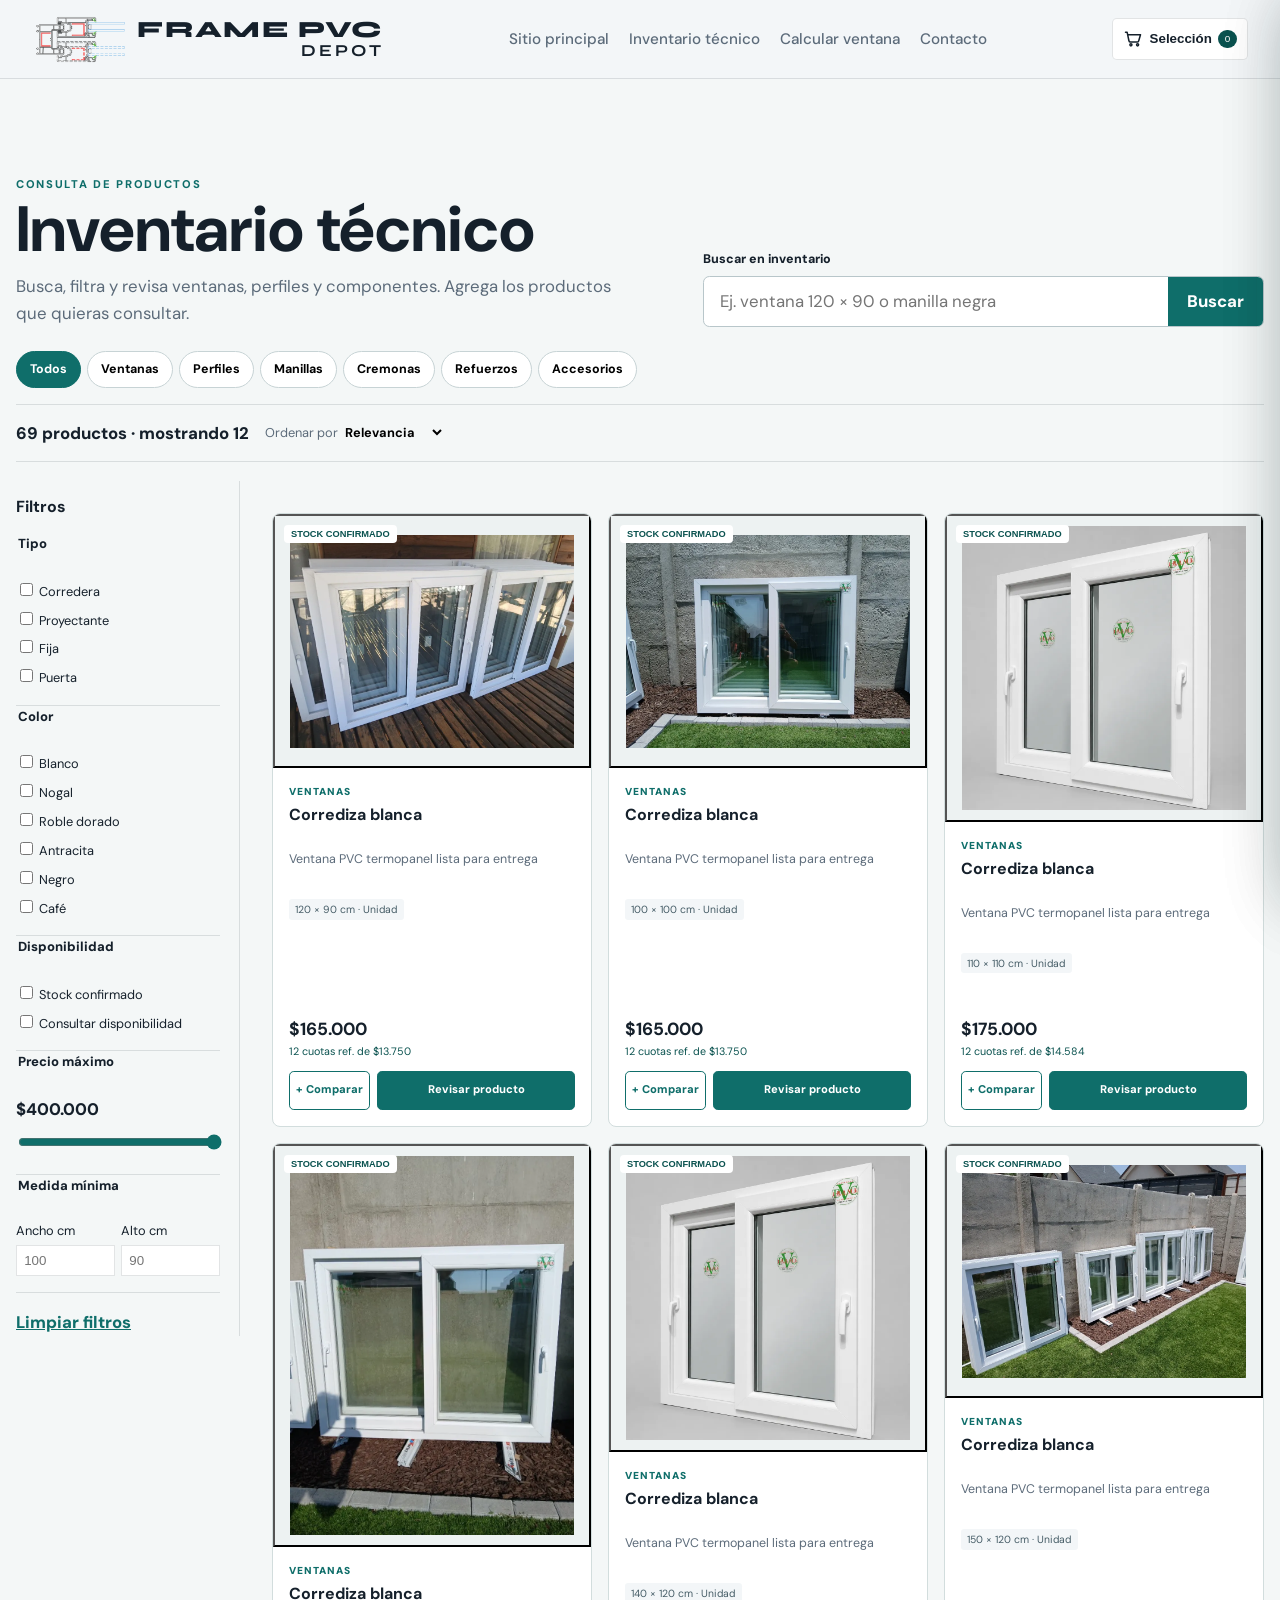
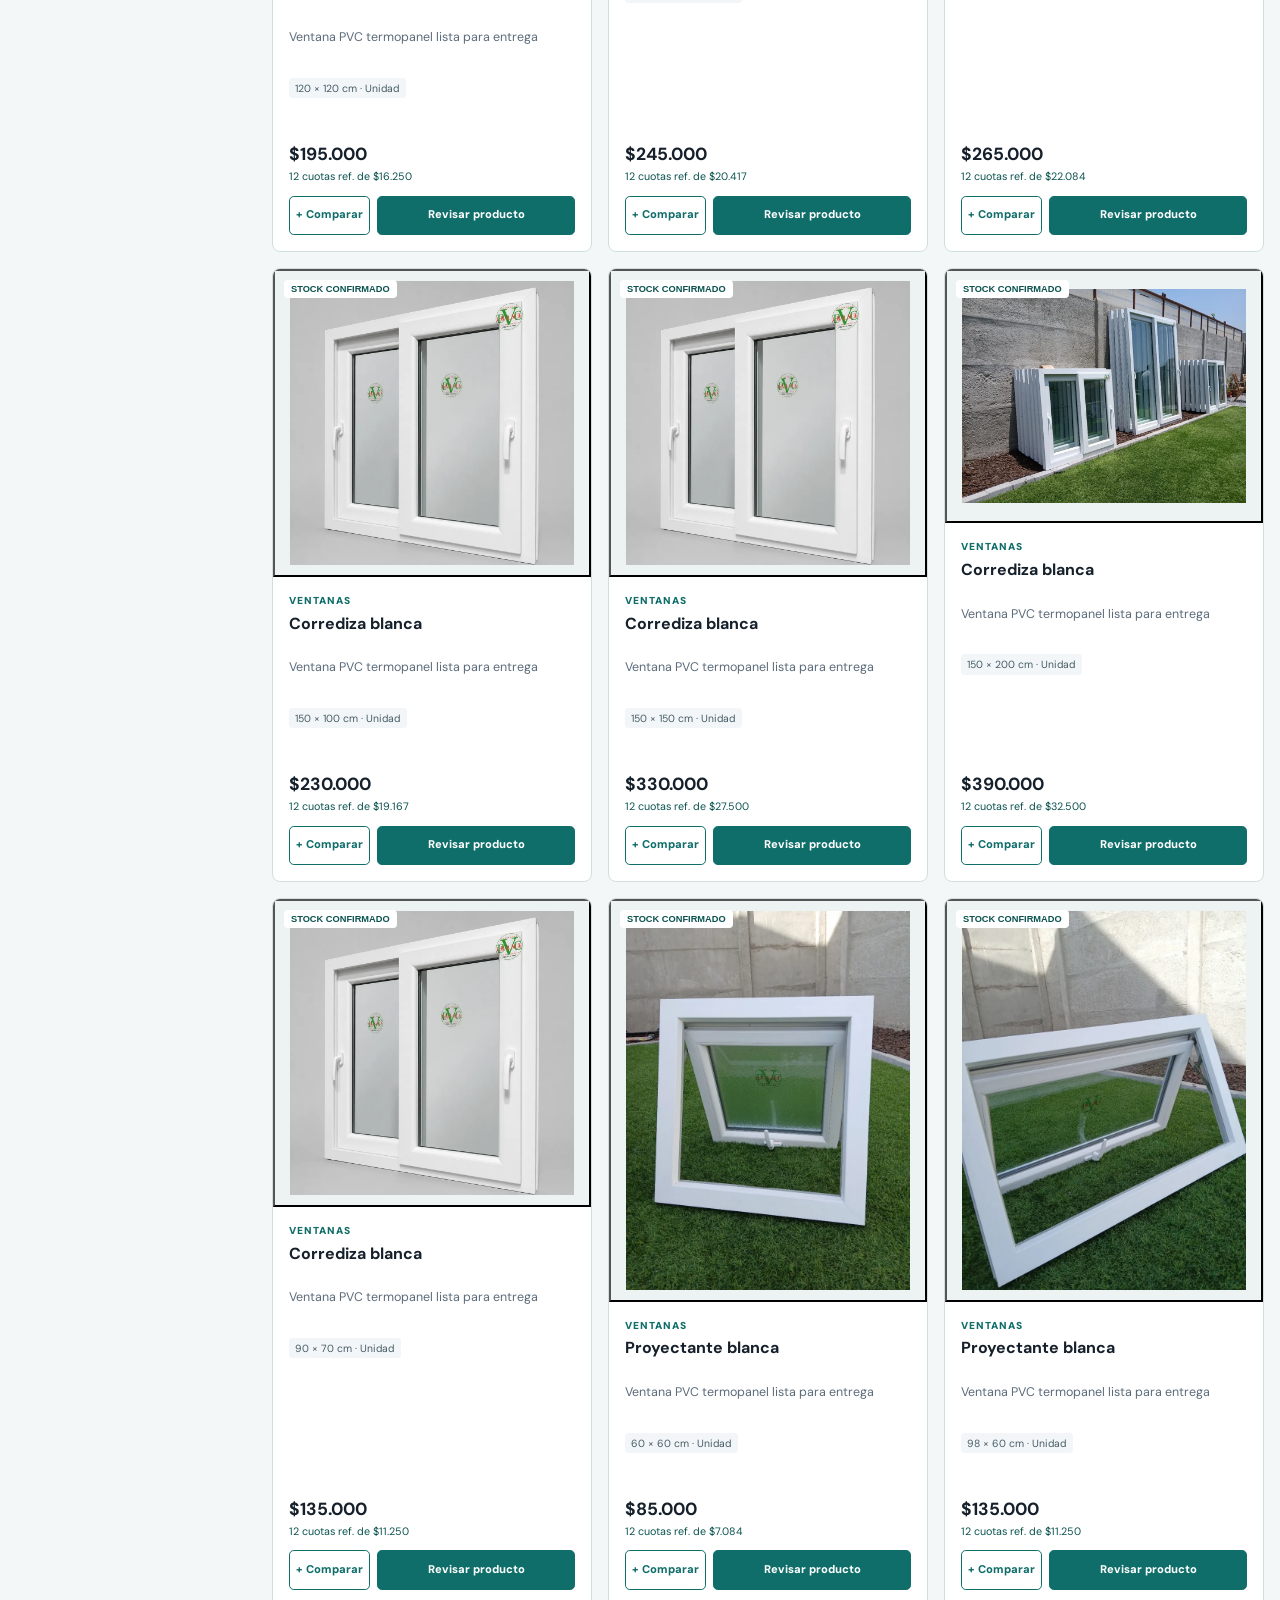
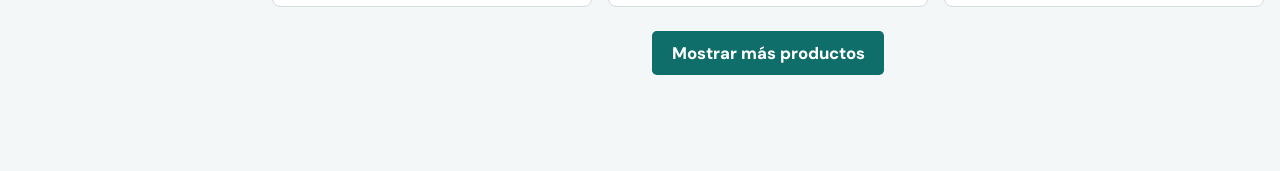
==== commit b6f5a7e4: "refactor: focus technical store on inventory" ====
--- a/tienda.html
+++ b/tienda.html
@@ -1,339 +1,58 @@
-<!doctype html>
+<!DOCTYPE html>
 <html lang="es">
 <head>
-<meta charset="utf-8">
-<meta name="viewport" content="width=device-width,initial-scale=1">
-<meta name="description" content="Compra ventanas PVC termopanel, perfiles y accesorios o solicita fabricación a medida. Cotiza y envía tu solicitud por WhatsApp.">
-<meta property="og:title" content="FRAME PVC DEPOT | Ventanas PVC, perfiles y accesorios">
-<meta property="og:description" content="Ventanas listas, insumos para fabricantes y fabricación a medida.">
-<meta property="og:type" content="website">
-<meta property="og:image" content="img/ventana-blanco.jpg">
-<title>FRAME PVC DEPOT | Ventanas PVC, perfiles y accesorios</title>
-<link rel="icon" href="img/logo-frame-pvc-rounded.svg" type="image/svg+xml">
-<link rel="preconnect" href="https://fonts.googleapis.com">
-<link rel="preconnect" href="https://fonts.gstatic.com" crossorigin>
-<link href="https://fonts.googleapis.com/css2?family=Archivo:wght@400;500;600;700;800&display=swap" rel="stylesheet">
-<link rel="stylesheet" href="tienda.css">
-<script src="stock.js" defer>
-</script>
-<script src="accesorios.js" defer>
-</script>
-<script src="precios.js" defer>
-</script>
-<script src="tienda.js" defer>
-</script>
+  <meta charset="UTF-8" />
+  <meta name="viewport" content="width=device-width, initial-scale=1" />
+  <meta name="description" content="Inventario técnico de ventanas PVC, perfiles y componentes FRAME PVC DEPOT." />
+  <title>Inventario técnico — FRAME PVC DEPOT</title>
+  <link rel="preconnect" href="https://fonts.googleapis.com" />
+  <link rel="preconnect" href="https://fonts.gstatic.com" crossorigin />
+  <link href="https://fonts.googleapis.com/css2?family=Syne:wght@600;700;800&family=DM+Sans:ital,opsz,wght@0,9..40,400;0,9..40,500;0,9..40,600&display=swap" rel="stylesheet" />
+  <link rel="stylesheet" href="styles.css" />
+  <link rel="stylesheet" href="tienda.css" />
 </head>
-<body>
-<a class="skip-link" href="#catalogo">Ir al catálogo</a>
-<header class="market-header">
-<div class="header-main shell">
-<button class="sections-trigger" type="button" data-open-sections aria-label="Abrir secciones"><span aria-hidden="true">&#9776;</span><span>Secciones</span></button>
-<a class="brand" href="index.html" aria-label="Volver al sitio principal de FRAME PVC DEPOT">
-<img src="img/logo-frame-pvc-rounded.svg" width="182" height="41" alt="FRAME PVC">
-</a>
-<form class="search" id="search-form" role="search">
-<label class="sr-only" for="search-input">Buscar productos</label>
-<svg aria-hidden="true" viewBox="0 0 24 24">
-<path d="m21 21-4.35-4.35m2.35-5.65a8 8 0 1 1-16 0 8 8 0 0 1 16 0Z"/>
-</svg>
-<input id="search-input" type="search" autocomplete="off" placeholder="Buscar ventanas, perfiles, manillas…">
-<button type="button" id="search-clear" aria-label="Limpiar búsqueda" hidden>×</button>
-</form>
-<button class="cart-trigger" type="button" data-open-cart aria-label="Abrir mi solicitud">
-<span class="cart-symbol" aria-hidden="true"><svg viewBox="0 0 24 24"><path d="M3 4h2l2.1 10.1a2 2 0 0 0 2 1.6h7.8a2 2 0 0 0 1.9-1.4L21 7H6"/><circle cx="9.5" cy="19" r="1.25"/><circle cx="17.5" cy="19" r="1.25"/></svg></span>
-<span class="cart-copy">Mi solicitud</span>
-<b data-cart-count>0</b>
-</button>
-</div>
-<nav class="category-nav shell" aria-label="Categorías principales">
-<button class="nav-chip is-active" data-category="todos">Todos</button>
-<button class="nav-chip" data-category="ventanas">Ventanas</button>
-<button class="nav-chip" data-category="perfiles">Perfiles</button>
-<button class="nav-chip" data-category="manillas">Manillas</button>
-<button class="nav-chip" data-category="cremonas">Cremonas</button>
-<button class="nav-chip" data-category="accesorios">Accesorios</button>
-<a class="nav-chip store-return" href="index.html">Volver al sitio</a>
-<a class="nav-chip nav-config" href="#configurador">Arma tu ventana</a>
-</nav>
-</header>
-<div class="payment-promo" aria-label="Beneficio de pago">
-<div class="payment-promo-track shell"><span class="payment-kicker">Financia tu proyecto</span><p><strong>Hasta 12 cuotas</strong> a precio contado con</p><img src="img/mercado-pago.svg" width="108" height="27" alt="Mercado Pago"><small>Pago coordinado después de confirmar disponibilidad</small></div>
-</div>
-<main id="inicio">
-<section class="hero shell">
-<div class="hero-copy">
-<p class="eyebrow">69 productos para construir, reparar o renovar</p>
-<h1>Todo para tu ventana, <em>en un solo lugar.</em></h1>
-<p>Busca por producto, medida, color o uso. Te mostramos primero lo que realmente te puede servir.</p>
-<form class="hero-finder" id="hero-search" role="search">
-<label for="hero-search-input">¿Qué estás buscando?</label>
-<div><input id="hero-search-input" type="search" autocomplete="off" placeholder="Ej. manilla negra o ventana 120 × 90"><button type="submit">Buscar</button></div>
-</form>
-<div class="smart-suggestions" aria-label="Búsquedas frecuentes"><span>Prueba con:</span><button type="button" data-smart-query="corredera blanca">Corredera blanca</button><button type="button" data-smart-query="manilla negro">Manilla negra</button><button type="button" data-smart-query="perfil marco">Perfil de marco</button></div>
-</div>
-<div class="hero-showcase" aria-label="Ventanas y componentes disponibles">
-<a class="showcase-main" href="#catalogo" data-category="ventanas"><img src="img/catalog/stock-05.webp" width="720" height="720" alt="Ventana PVC corredera blanca"><span><b>Ventanas en stock</b><small>Medidas listas para entrega</small></span></a>
-<button class="showcase-item showcase-profile" type="button" data-smart-query="perfil marco"><img src="img/catalog/accessory-01.webp" width="420" height="420" alt="Perfil PVC de marco"><span>Perfiles PVC</span></button>
-<button class="showcase-item showcase-hardware" type="button" data-smart-query="manilla"><img src="img/catalog/accessory-20.webp" width="420" height="420" alt="Herrajes para ventanas PVC"><span>Manillas y herrajes</span></button>
-<a class="showcase-config" href="#configurador"><span>¿No está tu medida?</span><b>Ármala aquí →</b></a>
-</div>
-</section>
-<section class="market shell" id="catalogo">
-<div class="market-top">
-<div class="section-heading">
-<p class="eyebrow">Catálogo unificado</p>
-<h2>¿Qué necesitas?</h2>
-</div>
-<button class="filter-trigger button secondary" id="open-filters" type="button">Filtrar <span id="filter-badge" hidden>0</span>
-</button>
-</div>
-<div class="market-layout">
-<aside class="filters" id="filters" aria-label="Filtros del catálogo">
-<div class="filter-head">
-<h3>Filtros</h3>
-<button type="button" class="icon-close" id="close-filters" aria-label="Cerrar filtros">×</button>
-</div>
-<fieldset>
-<legend>Categoría</legend>
-<div id="category-filters" class="check-list">
-</div>
-</fieldset>
-<fieldset>
-<legend>Tipo</legend>
-<div class="check-list" id="type-filters">
-</div>
-</fieldset>
-<fieldset>
-<legend>Color</legend>
-<div class="check-list" id="color-filters">
-</div>
-</fieldset>
-<fieldset>
-<legend>Precio máximo</legend>
-<label class="range-label" for="price-range">
-<span>Hasta</span>
-<output id="price-output">$400.000</output>
-</label>
-<input id="price-range" type="range" min="10000" max="400000" step="10000" value="400000">
-</fieldset>
-<fieldset>
-<legend>Disponibilidad</legend>
-<div class="check-list" id="availability-filters">
-</div>
-</fieldset>
-<fieldset>
-<legend>Medida mínima</legend>
-<div class="measure-filter">
-<label>Ancho (cm)<input id="width-min" type="number" min="0" placeholder="100">
-</label>
-<label>Alto (cm)<input id="height-min" type="number" min="0" placeholder="90">
-</label>
-</div>
-</fieldset>
-<button class="clear-filters" id="clear-filters" type="button">Limpiar filtros</button>
-</aside>
-<div class="results">
-<div class="results-bar">
-<p id="results-count" aria-live="polite">Cargando productos…</p>
-<label>Ordenar por <select id="sort-select">
-<option value="relevance">Relevancia</option>
-<option value="price-asc">Menor precio</option>
-<option value="price-desc">Mayor precio</option>
-<option value="name">Nombre</option>
-<option value="measure">Medida</option>
-</select>
-</label>
-</div>
-<div class="active-filters" id="active-filters">
-</div>
-<div class="product-grid" id="product-grid">
-</div>
-<div class="load-more-wrap" id="load-more-wrap"><button class="button secondary load-more" id="load-more" type="button">Mostrar más productos <span id="load-more-count"></span></button></div>
-<div class="empty-state" id="empty-state" hidden>
-<span>⌕</span>
-<h3>No encontramos coincidencias</h3>
-<p>Prueba con otra búsqueda o elimina algunos filtros.</p>
-<button class="button primary" type="button" data-clear-all>Ver todos</button>
-</div>
-</div>
-</div>
-<section class="recent-products" id="recent-products" hidden aria-labelledby="recent-title"><div class="recent-head"><div><p class="eyebrow">Retoma tu búsqueda</p><h3 id="recent-title">Vistos recientemente</h3></div><button type="button" id="clear-recent">Limpiar</button></div><div class="recent-rail" id="recent-rail"></div></section>
-</section>
-<section class="config-section" id="configurador">
-<div class="shell">
-<div class="section-heading light">
-<p class="eyebrow">Fabricación a medida</p>
-<h2>Arma tu ventana</h2>
-<p>Configura una referencia. Confirmaremos medidas y factibilidad antes de fabricar.</p>
-</div>
-<div class="configurator">
-<form id="config-form" class="config-form">
-<fieldset>
-<legend>1. Elige el tipo</legend>
-<div class="option-grid" id="type-options">
-</div>
-</fieldset>
-<fieldset>
-<legend>2. Elige el color</legend>
-<div class="color-options" id="color-options">
-</div>
-</fieldset>
-<fieldset>
-<legend>3. Ingresa las medidas</legend>
-<div class="dimension-fields">
-<label>Ancho <span>
-<input id="config-width" type="number" min="30" max="500" value="120" required> cm</span>
-</label>
-<b>×</b>
-<label>Alto <span>
-<input id="config-height" type="number" min="30" max="500" value="120" required> cm</span>
-</label>
-</div>
-<p class="form-help">Medidas referenciales entre 30 y 500 cm.</p>
-</fieldset>
-</form>
-<div class="config-preview" aria-live="polite">
-<div class="window-visual" id="window-visual">
-<span>
-</span>
-<span>
-</span>
-<i>
-</i>
-</div>
-<div class="config-summary">
-<p class="eyebrow">Tu configuración</p>
-<h3 id="config-name">Ventana corredera</h3>
-<dl>
-<div>
-<dt>Color</dt>
-<dd id="config-color">Blanco</dd>
-</div>
-<div>
-<dt>Dimensiones</dt>
-<dd id="config-measure">120 × 120 cm</dd>
-</div>
-<div>
-<dt>Superficie</dt>
-<dd id="config-area">1,44 m²</dd>
-</div>
-</dl>
-<p class="reference-label">Valor referencial</p>
-<strong class="config-price" id="config-price">$230.400</strong>
-<small>Precio sujeto a validación. No incluye instalación ni despacho.</small>
-<button class="button primary full" id="add-config" type="button">Agregar a mi solicitud</button>
-</div>
-</div>
-</div>
-</div>
-</section>
-<section class="service-strip shell" id="services-title">
-<div class="section-heading">
-<p class="eyebrow">Más que productos</p>
-<h2>Acompañamos tu proyecto</h2>
-</div>
-<div class="services">
-<article>
-<b>01</b>
-<h3>Aislación que se nota</h3>
-<p>PVC y termopanel para mejorar el confort térmico y acústico.</p>
-</article>
-<article>
-<b>02</b>
-<h3>Instalación orientada</h3>
-<p>Te ayudamos a elegir la solución y preparar tu vano.</p>
-</article>
-<article>
-<b>03</b>
-<h3>Vidrio termopanel</h3>
-<p>Fabricación para proyectos residenciales y fabricantes.</p>
-</article>
-<article>
-<b>04</b>
-<h3>Atención directa</h3>
-<p>Confirma stock, despacho y fabricación por WhatsApp.</p>
-</article>
-</div>
-</section>
-</main>
-<footer>
-<div class="shell footer-grid">
-<div>
-<a class="brand footer-brand" href="#inicio">
-<img src="img/logo-frame-pvc-rounded.svg" width="182" height="41" alt="FRAME PVC">
-</a>
-<p>Ventanas PVC, perfiles y accesorios para construir mejor.</p>
-</div>
-<div>
-<h2>Categorías</h2>
-<a href="#catalogo" data-category="ventanas">Ventanas</a>
-<a href="#catalogo" data-category="perfiles">Perfiles</a>
-<a href="#catalogo" data-category="accesorios">Accesorios</a>
-</div>
-<div>
-<h2>Fabricación</h2>
-<a href="#configurador">Arma tu ventana</a>
-<a href="#configurador">Termopanel</a>
-</div>
-<div>
-<h2>Contacto</h2>
-<a href="https://wa.me/56950187327" target="_blank" rel="noopener">WhatsApp +56 9 5018 7327</a>
-<p>Chile</p>
-</div>
-</div>
-<div class="shell footer-bottom">
-<span>© <span id="year">
-</span> FRAME PVC DEPOT</span>
-<span>Precios referenciales sujetos a confirmación.</span>
-</div>
-</footer>
-<div class="overlay" id="overlay" hidden>
-</div>
-<aside class="sections-drawer" id="sections-drawer" aria-hidden="true" aria-labelledby="sections-title">
-<div class="drawer-head"><div><p class="eyebrow">Explorar FRAME PVC</p><h2 id="sections-title">Secciones</h2></div><button class="icon-close" id="close-sections" type="button" aria-label="Cerrar secciones">&times;</button></div>
-<nav class="sections-list" aria-label="Todas las secciones">
-<a href="#inicio" data-section-link><span>&#8962;</span><b>Inicio</b><small>Portada y novedades</small></a>
-<button type="button" data-category="todos"><span>&#9638;</span><b>Todos los productos</b><small>Catálogo completo</small></button>
-<button type="button" data-category="ventanas"><span>&#9635;</span><b>Ventanas</b><small>Modelos disponibles</small></button>
-<button type="button" data-category="perfiles"><span>#</span><b>Perfiles PVC</b><small>Corredera y proyectante</small></button>
-<button type="button" data-category="manillas"><span>&#8599;</span><b>Manillas</b><small>Herrajes y cierres</small></button>
-<button type="button" data-category="cremonas"><span>=</span><b>Cremonas</b><small>Distintas medidas</small></button>
-<button type="button" data-category="refuerzos"><span>+</span><b>Refuerzos</b><small>Acero y cerraderos</small></button>
-<button type="button" data-category="accesorios"><span>+</span><b>Accesorios</b><small>Montaje y fabricación</small></button>
-<a href="#configurador" data-section-link><span>&#9671;</span><b>Arma tu ventana</b><small>Cotización a medida</small></a>
-<a href="#services-title" data-section-link><span>i</span><b>Servicios</b><small>Instalación y termopanel</small></a>
-<a href="https://wa.me/56950187327" target="_blank" rel="noopener"><span>&#9673;</span><b>Contacto</b><small>Habla con nuestro equipo</small></a>
-</nav>
-</aside>
-<aside class="product-drawer" id="product-drawer" aria-hidden="true" aria-labelledby="product-detail-title">
-<div class="drawer-head"><div><p class="eyebrow">Detalle del producto</p><h2 id="product-detail-title">Producto</h2></div><button class="icon-close" id="close-product" type="button" aria-label="Cerrar detalle">×</button></div>
-<div class="product-detail-panel" id="product-detail-panel"></div>
-</aside>
-<aside class="cart-drawer" id="cart-drawer" aria-hidden="true" aria-labelledby="cart-title">
-<div class="drawer-head">
-<div>
-<p class="eyebrow">Cotización consolidada</p>
-<h2 id="cart-title">Mi solicitud</h2>
-</div>
-<button class="icon-close" id="close-cart" type="button" aria-label="Cerrar solicitud">×</button>
-</div>
-<div class="cart-items" id="cart-items">
-</div>
-<div class="cart-foot">
-<div>
-<span>Total referencial</span>
-<strong id="cart-total">$0</strong>
-</div>
-<p>Confirmaremos disponibilidad, despacho y valor final.</p>
-<a class="button whatsapp full is-disabled" id="cart-whatsapp" href="#" target="_blank" rel="noopener" aria-disabled="true">Enviar solicitud por WhatsApp</a>
-</div>
-</aside>
-<div class="compare-tray" id="compare-tray" hidden><div><strong>Comparar productos</strong><span id="compare-summary">0 de 3 seleccionados</span></div><div id="compare-thumbs"></div><button class="button primary" id="open-compare" type="button">Comparar</button><button class="icon-close" id="clear-compare" type="button" aria-label="Vaciar comparación">×</button></div>
-<dialog class="compare-dialog" id="compare-dialog" aria-labelledby="compare-title"><div class="compare-dialog-head"><div><p class="eyebrow">Decide con claridad</p><h2 id="compare-title">Comparar productos</h2></div><button class="icon-close" id="close-compare" type="button" aria-label="Cerrar comparación">×</button></div><div class="compare-content" id="compare-content"></div></dialog>
-<nav class="mobile-dock" aria-label="Accesos rápidos">
-<a href="index.html"><span>&#8962;</span>Sitio</a><button type="button" data-open-sections><span>&#9776;</span>Secciones</button><button type="button" data-focus-search><span>&#8981;</span>Buscar</button><a href="#configurador"><span>&#9671;</span>Armar</a><button type="button" data-open-cart><span class="cart-symbol"><svg viewBox="0 0 24 24" aria-hidden="true"><path d="M3 4h2l2.1 10.1a2 2 0 0 0 2 1.6h7.8a2 2 0 0 0 1.9-1.4L21 7H6"/><circle cx="9.5" cy="19" r="1.25"/><circle cx="17.5" cy="19" r="1.25"/></svg></span>Solicitud<b data-cart-count>0</b></button>
-</nav>
-<div class="toast" id="toast" role="status" aria-live="polite">
-</div>
+<body class="inventory-page">
+  <header class="site-header inventory-header">
+    <a class="logo" href="index.html" aria-label="Volver al sitio principal de FRAME PVC DEPOT">
+      <img class="logo-mark" src="img/logo-frame-pvc.png" alt="" width="512" height="512" />
+      <span class="logo-name"><span class="logo-name-main">FRAME PVC</span><span class="logo-name-sub">DEPOT</span></span>
+    </a>
+    <button class="menu-toggle" id="inventory-menu-toggle" type="button" aria-expanded="false" aria-controls="inventory-nav" aria-label="Abrir menú"><span></span><span></span><span></span></button>
+    <nav class="nav" id="inventory-nav" aria-label="Principal">
+      <a href="index.html">Sitio principal</a><a href="#inventario" aria-current="page">Inventario técnico</a><a href="index.html#calculadora">Calcular ventana</a><a href="index.html#contacto">Contacto</a>
+    </nav>
+    <button class="header-cart inventory-selection-trigger" type="button" data-open-selection aria-label="Abrir productos seleccionados"><svg class="cart-icon" viewBox="0 0 24 24" aria-hidden="true"><path d="M3 4h2l2.1 10.1a2 2 0 0 0 2 1.6h7.8a2 2 0 0 0 1.9-1.4L21 7H6"/><circle cx="9.5" cy="19" r="1.25"/><circle cx="17.5" cy="19" r="1.25"/></svg><b>Selección</b><small data-selection-count>0</small></button>
+  </header>
+  <div class="nav-overlay" id="inventory-nav-overlay" hidden></div>
+
+  <main class="inventory" id="inventario">
+    <header class="inventory-intro">
+      <div><p class="inventory-eyebrow">Consulta de productos</p><h1>Inventario técnico</h1><p>Busca, filtra y revisa ventanas, perfiles y componentes. Agrega los productos que quieras consultar.</p></div>
+      <form class="inventory-search" id="inventory-search" role="search"><label for="inventory-query">Buscar en inventario</label><div><input id="inventory-query" type="search" autocomplete="off" placeholder="Ej. ventana 120 × 90 o manilla negra" /><button type="submit">Buscar</button></div><div class="inventory-suggestions" id="inventory-suggestions" hidden></div></form>
+    </header>
+    <nav class="inventory-categories" id="inventory-categories" aria-label="Categorías">
+      <button class="is-active" type="button" data-category="todos">Todos</button><button type="button" data-category="ventanas">Ventanas</button><button type="button" data-category="perfiles">Perfiles</button><button type="button" data-category="manillas">Manillas</button><button type="button" data-category="cremonas">Cremonas</button><button type="button" data-category="refuerzos">Refuerzos</button><button type="button" data-category="accesorios">Accesorios</button>
+    </nav>
+    <div class="inventory-toolbar"><button class="inventory-filter-trigger" id="inventory-filter-trigger" type="button" aria-expanded="false" aria-controls="inventory-filters">Filtros <span id="inventory-filter-count">0</span></button><p id="inventory-results" aria-live="polite"></p><label>Ordenar por <select id="inventory-sort"><option value="relevance">Relevancia</option><option value="price-asc">Menor precio</option><option value="price-desc">Mayor precio</option><option value="name">Nombre</option><option value="measure">Medida</option></select></label></div>
+    <div class="inventory-layout">
+      <aside class="inventory-filters" id="inventory-filters" aria-label="Filtros de productos">
+        <div class="inventory-filter-head"><h2>Filtros</h2><button id="inventory-filter-close" type="button" aria-label="Cerrar filtros">×</button></div>
+        <fieldset><legend>Tipo</legend><div id="inventory-types"></div></fieldset><fieldset><legend>Color</legend><div id="inventory-colors"></div></fieldset><fieldset><legend>Disponibilidad</legend><div id="inventory-availability"></div></fieldset>
+        <fieldset><legend>Precio máximo</legend><output id="inventory-price-output">$400.000</output><input id="inventory-price" type="range" min="10000" max="400000" step="10000" value="400000" /></fieldset>
+        <fieldset><legend>Medida mínima</legend><div class="inventory-measures"><label>Ancho cm<input id="inventory-width" type="number" min="0" placeholder="100" /></label><label>Alto cm<input id="inventory-height" type="number" min="0" placeholder="90" /></label></div></fieldset>
+        <button class="inventory-clear" id="inventory-clear" type="button">Limpiar filtros</button>
+      </aside>
+      <section class="inventory-products" aria-label="Resultados"><div class="inventory-active" id="inventory-active"></div><div class="inventory-grid" id="inventory-grid"></div><div class="inventory-empty" id="inventory-empty" hidden><h2>No encontramos coincidencias</h2><p>Prueba otra búsqueda o elimina algunos filtros.</p><button type="button" data-clear-all>Ver todo el inventario</button></div><button class="inventory-more" id="inventory-more" type="button">Mostrar más productos</button></section>
+    </div>
+  </main>
+
+  <div class="inventory-overlay" id="inventory-overlay" hidden></div>
+  <aside class="inventory-drawer product-review" id="product-review" aria-hidden="true" aria-labelledby="product-review-title"><header><div><p>Revisión técnica</p><h2 id="product-review-title">Producto</h2></div><button type="button" data-close-panel aria-label="Cerrar revisión">×</button></header><div id="product-review-content"></div></aside>
+  <aside class="inventory-drawer selection-drawer" id="selection-drawer" aria-hidden="true" aria-labelledby="selection-title"><header><div><p>Productos por consultar</p><h2 id="selection-title">Mi selección</h2></div><button type="button" data-close-panel aria-label="Cerrar selección">×</button></header><div class="selection-items" id="selection-items"></div><footer><div><span>Total referencial</span><strong id="selection-total">$0</strong></div><p>Confirmaremos disponibilidad, variante, despacho y valor final.</p><a id="selection-whatsapp" href="#" target="_blank" rel="noopener noreferrer" aria-disabled="true">Consultar selección por WhatsApp</a></footer></aside>
+  <div class="compare-bar" id="compare-bar" hidden><div><strong>Revisar productos</strong><span id="compare-status">0 de 3 seleccionados</span></div><button id="compare-open" type="button" disabled>Comparar</button><button id="compare-clear" type="button" aria-label="Vaciar comparación">×</button></div>
+  <dialog class="inventory-compare" id="inventory-compare" aria-labelledby="inventory-compare-title"><header><h2 id="inventory-compare-title">Comparación técnica</h2><button id="compare-close" type="button" aria-label="Cerrar comparación">×</button></header><div id="compare-content"></div></dialog>
+  <nav class="inventory-mobile-nav" aria-label="Accesos rápidos"><a href="index.html"><span>⌂</span>Sitio</a><a href="#inventario"><span>▦</span>Inventario</a><button type="button" data-focus-search><span>⌕</span>Buscar</button><button type="button" data-open-filters><span>◇</span>Filtros</button><button type="button" data-open-selection><span>□</span>Selección<small data-selection-count>0</small></button></nav>
+  <div class="inventory-toast" id="inventory-toast" role="status" aria-live="polite"></div>
+  <script src="stock.js"></script><script src="accesorios.js"></script><script src="tienda.js"></script>
 </body>
 </html>
--- a/styles.css
+++ b/styles.css
@@ -0,0 +1,2976 @@
+:root {
+  --ink: #15202b;
+  --muted: #5c6b7a;
+  --paper: #f3f6f8;
+  --line: rgba(21, 32, 43, 0.12);
+  --accent: #0f6e6a;
+  --accent-deep: #0a524f;
+  --sky: #c5d8e4;
+  --mist: #e8eef2;
+  --font-display: "Syne", sans-serif;
+  --font-body: "DM Sans", sans-serif;
+  --space: clamp(1rem, 3vw, 2rem);
+  --max: 68rem;
+}
+
+/* Catálogo Marketplace V2 integrado sobre la portada aprobada */
+.marketplace {
+  background: #f4f7f7;
+}
+
+.marketplace-heading {
+  display: grid;
+  grid-template-columns: minmax(0, 0.9fr) minmax(22rem, 1.1fr);
+  align-items: end;
+  gap: clamp(2rem, 5vw, 5rem);
+  margin-bottom: 1.5rem;
+}
+
+.marketplace-heading h2,
+.marketplace-heading p {
+  margin-top: 0;
+}
+
+.marketplace-heading h2 {
+  margin-bottom: 0.55rem;
+  font-size: clamp(2rem, 4vw, 3.6rem);
+  line-height: 1;
+}
+
+.marketplace-heading > div > p:last-child {
+  max-width: 38rem;
+  margin-bottom: 0;
+  color: var(--muted);
+}
+
+.marketplace-kicker {
+  margin-bottom: 0.5rem;
+  color: var(--accent);
+  font-size: 0.72rem;
+  font-weight: 800;
+  letter-spacing: 0.15em;
+  text-transform: uppercase;
+}
+
+.marketplace-search {
+  position: relative;
+}
+
+.marketplace-search > label {
+  display: block;
+  margin-bottom: 0.35rem;
+  font-size: 0.78rem;
+  font-weight: 800;
+}
+
+.marketplace-search > div:first-of-type {
+  min-height: 3.25rem;
+  display: grid;
+  grid-template-columns: 1fr auto;
+  border: 1px solid #b7c6c9;
+  border-radius: 0.4rem;
+  overflow: hidden;
+  background: #fff;
+}
+
+.marketplace-search input {
+  min-width: 0;
+  padding: 0 1rem;
+  border: 0;
+  outline: 0;
+  background: transparent;
+  font: inherit;
+}
+
+.marketplace-search > div > button {
+  padding: 0 1.25rem;
+  border: 0;
+  background: var(--accent);
+  color: #fff;
+  font: inherit;
+  font-weight: 800;
+  cursor: pointer;
+}
+
+.marketplace-suggestions {
+  position: absolute;
+  z-index: 12;
+  top: calc(100% + 0.35rem);
+  left: 0;
+  right: 0;
+  max-height: 24rem;
+  overflow-y: auto;
+  border: 1px solid var(--line);
+  border-radius: 0.45rem;
+  background: #fff;
+  box-shadow: 0 1.2rem 3rem rgba(15, 39, 40, 0.18);
+}
+
+.marketplace-suggestions[hidden] { display: none; }
+.marketplace-suggestions p { margin: 0; padding: 1rem; color: var(--muted); }
+.marketplace-suggestions button { width: 100%; display: grid; grid-template-columns: 3rem 1fr; align-items: center; gap: 0.75rem; padding: 0.6rem; border: 0; border-bottom: 1px solid var(--line); background: #fff; text-align: left; cursor: pointer; }
+.marketplace-suggestions button:hover { background: var(--mist); }
+.marketplace-suggestions img { width: 3rem; height: 3rem; object-fit: contain; }
+.marketplace-suggestions span { min-width: 0; display: grid; }
+.marketplace-suggestions b { overflow: hidden; text-overflow: ellipsis; white-space: nowrap; }
+.marketplace-suggestions small { color: var(--muted); }
+
+.marketplace-categories {
+  display: flex;
+  gap: 0.4rem;
+  padding: 0 0 1rem;
+  overflow-x: auto;
+  scrollbar-width: none;
+}
+
+.marketplace-categories button,
+.marketplace-active span {
+  flex: none;
+  padding: 0.48rem 0.8rem;
+  border: 1px solid #cbd6d7;
+  border-radius: 2rem;
+  background: #fff;
+  font: inherit;
+  font-size: 0.78rem;
+  font-weight: 700;
+}
+
+.marketplace-categories button { cursor: pointer; }
+.marketplace-categories button.is-active { border-color: var(--accent); background: var(--accent); color: #fff; }
+
+.marketplace-toolbar {
+  min-height: 3.6rem;
+  display: grid;
+  grid-template-columns: auto 1fr auto;
+  align-items: center;
+  gap: 1rem;
+  border-top: 1px solid var(--line);
+  border-bottom: 1px solid var(--line);
+}
+
+.marketplace-toolbar p { margin: 0; font-weight: 800; }
+.marketplace-toolbar label { color: var(--muted); font-size: 0.78rem; }
+.marketplace-toolbar select { border: 0; background: transparent; color: var(--ink); font: inherit; font-weight: 700; }
+.marketplace-filter-toggle { display: none; }
+
+.marketplace-layout {
+  display: grid;
+  grid-template-columns: 14rem minmax(0, 1fr);
+  gap: 2rem;
+  padding-top: 1.25rem;
+}
+
+.marketplace-filters {
+  align-self: start;
+  position: sticky;
+  top: 7rem;
+  padding-right: 1.25rem;
+  border-right: 1px solid var(--line);
+}
+
+.marketplace-filters fieldset { margin: 0; padding: 1rem 0; border: 0; border-bottom: 1px solid var(--line); }
+.marketplace-filters legend { font-size: 0.82rem; font-weight: 800; }
+.marketplace-filters fieldset > div:not(.marketplace-measures) { display: grid; gap: 0.42rem; margin-top: 0.65rem; }
+.marketplace-filters label { color: #40525d; font-size: 0.8rem; }
+.marketplace-filters input { accent-color: var(--accent); }
+.marketplace-filters input[type="range"] { width: 100%; }
+.marketplace-filters output { display: block; margin: 0.5rem 0; font-weight: 800; }
+.marketplace-measures { display: grid; grid-template-columns: 1fr 1fr; gap: 0.45rem; margin-top: 0.6rem; }
+.marketplace-measures input { width: 100%; margin-top: 0.2rem; padding: 0.5rem; border: 1px solid var(--line); border-radius: 0.3rem; }
+.marketplace-clear { margin-top: 1rem; padding: 0; border: 0; background: none; color: var(--accent); font: inherit; font-size: 0.78rem; font-weight: 800; text-decoration: underline; cursor: pointer; }
+.marketplace-active { min-height: 2rem; display: flex; flex-wrap: wrap; gap: 0.35rem; }
+.marketplace-active span { padding-block: 0.3rem; color: var(--accent-deep); font-size: 0.7rem; }
+
+.marketplace-grid {
+  display: grid;
+  grid-template-columns: repeat(3, minmax(0, 1fr));
+  gap: 1rem;
+  align-items: stretch;
+}
+
+.market-card {
+  min-width: 0;
+  height: 100%;
+  display: flex;
+  flex-direction: column;
+  overflow: hidden;
+  border: 1px solid #d2dddd;
+  border-radius: 0.5rem;
+  background: #fff;
+  transition: border-color 160ms ease, box-shadow 160ms ease, transform 160ms ease;
+}
+
+.market-card:hover { border-color: #a9bdbc; box-shadow: 0 0.8rem 2rem rgba(15, 52, 50, 0.1); transform: translateY(-2px); }
+.market-card-photo { position: relative; aspect-ratio: 1.25; overflow: hidden; background: #eef3f3; }
+.market-card-photo img { width: 100%; height: 100%; padding: 0.55rem; object-fit: contain; }
+.market-card-photo > span { position: absolute; top: 0.55rem; left: 0.55rem; max-width: calc(100% - 1.1rem); padding: 0.25rem 0.45rem; overflow: hidden; border-radius: 0.25rem; background: rgba(255,255,255,.94); color: var(--accent-deep); font-size: 0.6rem; font-weight: 900; text-overflow: ellipsis; text-transform: uppercase; white-space: nowrap; }
+.market-card-body { min-height: 19rem; display: flex; flex: 1; flex-direction: column; padding: 1rem; }
+.market-card-body > small:first-child { color: var(--accent); font-size: 0.65rem; font-weight: 900; letter-spacing: 0.1em; text-transform: uppercase; }
+.market-card h3 { min-height: 2.5em; margin: 0.3rem 0; font-size: 1rem; line-height: 1.25; }
+.market-card-body > p { min-height: 2.7em; margin: 0; overflow: hidden; color: var(--muted); font-size: 0.78rem; display: -webkit-box; -webkit-line-clamp: 2; -webkit-box-orient: vertical; }
+.market-card-specs { min-height: 2.4rem; margin: 0.65rem 0; }
+.market-card-specs span { padding: 0.25rem 0.4rem; border-radius: 0.25rem; background: var(--paper); color: #455c66; font-size: 0.66rem; }
+.market-card-price { display: grid; margin-top: auto; }
+.market-card-price strong { font-size: 1.1rem; }
+.market-card-price small { color: var(--accent-deep); font-size: 0.68rem; }
+.market-card-body > button { width: 100%; min-height: 2.55rem; margin-top: 0.65rem; border: 0; border-radius: 0.35rem; background: var(--accent); color: #fff; font: inherit; font-size: 0.75rem; font-weight: 900; cursor: pointer; }
+.market-card-body > button:hover { background: var(--accent-deep); }
+.marketplace-more { display: block; min-height: 2.8rem; margin: 1.5rem auto 0; padding: 0 1.2rem; border: 1px solid var(--accent); border-radius: 0.35rem; background: #fff; color: var(--accent); font: inherit; font-weight: 800; cursor: pointer; }
+.marketplace-more[hidden] { display: none; }
+.marketplace-empty { padding: 4rem 1rem; text-align: center; }
+.marketplace-empty[hidden] { display: none; }
+.marketplace-empty button { padding: 0.6rem 1rem; border: 0; border-radius: 0.3rem; background: var(--accent); color: #fff; font: inherit; font-weight: 800; }
+
+@media (max-width: 1050px) {
+  .marketplace-grid { grid-template-columns: repeat(2, minmax(0, 1fr)); }
+}
+
+@media (max-width: 719px) {
+  .marketplace-heading { grid-template-columns: 1fr; align-items: stretch; gap: 1.25rem; }
+  .marketplace-heading h2 { font-size: 2rem; }
+  .marketplace-suggestions { max-height: 18rem; }
+  .marketplace-toolbar { position: sticky; top: 4.65rem; z-index: 8; grid-template-columns: auto 1fr; padding: 0.5rem 0; background: rgba(244,247,247,.97); }
+  .marketplace-toolbar label { grid-column: 2; grid-row: 1; justify-self: end; }
+  .marketplace-toolbar p { grid-column: 1 / -1; grid-row: 2; font-size: 0.78rem; }
+  .marketplace-filter-toggle { display: inline-flex; align-items: center; gap: 0.35rem; padding: 0.5rem 0.65rem; border: 1px solid #b8c7c8; border-radius: 0.3rem; background: #fff; font: inherit; font-size: 0.75rem; font-weight: 800; }
+  .marketplace-filter-toggle span { display: grid; place-items: center; min-width: 1.2rem; height: 1.2rem; border-radius: 1rem; background: var(--accent); color: #fff; font-size: 0.65rem; }
+  .marketplace-layout { display: block; padding-top: 0.8rem; }
+  .marketplace-filters { display: none; position: static; margin-bottom: 1rem; padding: 0.5rem 1rem 1rem; border: 1px solid var(--line); background: #fff; }
+  .marketplace-filters.is-open { display: block; }
+  .marketplace-grid { grid-template-columns: 1fr; grid-auto-rows: 1fr; gap: 0.65rem; }
+  .market-card { display: grid; grid-template-columns: minmax(7.4rem, 36%) minmax(0, 1fr); min-height: 14.5rem; transform: none; }
+  .market-card:hover { transform: none; }
+  .market-card-photo { height: 100%; aspect-ratio: auto; border-right: 1px solid var(--line); }
+  .market-card-photo img { padding: 0.4rem; }
+  .market-card-body { min-height: 0; padding: 0.75rem; }
+  .market-card h3 { min-height: 0; margin: 0.2rem 0; font-size: 0.9rem; }
+  .market-card-body > p { min-height: 0; font-size: 0.7rem; line-height: 1.3; }
+  .market-card-specs { min-height: 0; margin: 0.4rem 0; }
+  .market-card-price strong { font-size: 0.95rem; }
+  .market-card-price small { font-size: 0.6rem; }
+  .market-card-body > button { min-height: 2.15rem; margin-top: 0.45rem; font-size: 0.68rem; }
+}
+
+*,
+*::before,
+*::after {
+  box-sizing: border-box;
+}
+
+html {
+  scroll-behavior: smooth;
+}
+
+body {
+  margin: 0;
+  font-family: var(--font-body);
+  font-size: 1.05rem;
+  line-height: 1.6;
+  color: var(--ink);
+  background:
+    radial-gradient(120% 80% at 10% -10%, var(--sky) 0%, transparent 55%),
+    radial-gradient(90% 60% at 100% 0%, #d7e5de 0%, transparent 45%),
+    linear-gradient(180deg, var(--mist) 0%, var(--paper) 35%, #eef2f4 100%);
+  min-height: 100vh;
+}
+
+img {
+  max-width: 100%;
+  display: block;
+}
+
+a {
+  color: var(--accent-deep);
+  text-decoration-thickness: 1px;
+  text-underline-offset: 0.2em;
+}
+
+a:hover {
+  color: var(--accent);
+}
+
+.site-header {
+  position: fixed;
+  top: 0;
+  left: 0;
+  right: 0;
+  z-index: 20;
+  display: flex;
+  align-items: center;
+  justify-content: space-between;
+  gap: 1rem;
+  padding: 0.5rem var(--space);
+  background: rgba(243, 246, 248, 0.86);
+  backdrop-filter: blur(10px);
+  border-bottom: 1px solid var(--line);
+  overflow: visible;
+}
+
+main {
+  padding-top: 4.95rem;
+}
+
+.logo {
+  display: inline-flex;
+  align-items: center;
+  gap: 0.7rem;
+  flex: 0 0 auto;
+  text-decoration: none;
+  color: var(--ink);
+}
+
+.logo:hover {
+  opacity: 0.92;
+}
+
+.logo-mark {
+  display: block;
+  width: auto;
+  height: clamp(2.8rem, 7vw, 3.85rem);
+  object-fit: contain;
+  background: transparent;
+}
+
+.logo-name {
+  display: flex;
+  flex-direction: column;
+  align-items: flex-end;
+  gap: 0.12rem;
+  font-family: var(--font-display);
+  font-weight: 800;
+  font-size: clamp(1.05rem, 2.6vw, 1.45rem);
+  letter-spacing: 0.06em;
+  line-height: 1;
+  color: var(--ink);
+  white-space: nowrap;
+}
+
+.logo-name-sub {
+  font-size: 0.72em;
+  letter-spacing: 0.18em;
+  font-weight: 700;
+}
+
+.nav {
+  display: none;
+  gap: 1.25rem;
+}
+
+.nav a {
+  color: var(--muted);
+  text-decoration: none;
+  font-weight: 500;
+  font-size: 0.95rem;
+}
+
+.nav a:hover {
+  color: var(--ink);
+}
+
+.nav-cta {
+  font-weight: 600;
+  font-size: 0.92rem;
+  color: var(--accent-deep);
+  text-decoration: none;
+  border-bottom: 1px solid currentColor;
+  padding-bottom: 0.1rem;
+}
+
+.hero {
+  background: #edf2f2;
+}
+
+.hero-main {
+  position: relative;
+  width: min(calc(100% - 2 * var(--space)), 90rem);
+  min-height: clamp(25rem, 33.33vw, 30rem);
+  margin: 0 auto;
+  display: grid;
+  grid-template-columns: minmax(0, 52fr) minmax(25rem, 48fr);
+  align-items: center;
+  overflow: hidden;
+  color: #f7fafb;
+  background: #102f2d;
+}
+
+.hero-compare {
+  --compare-position: 70%;
+  position: absolute;
+  top: 0;
+  bottom: 0;
+  left: 0;
+  z-index: 0;
+  width: 52%;
+  max-width: none;
+  height: 100%;
+  aspect-ratio: auto;
+  overflow: hidden;
+  background: #17232b;
+  transform: none;
+  touch-action: pan-y;
+  user-select: none;
+}
+
+.hero-shot {
+  margin: 0;
+  position: absolute;
+  inset: 0;
+  overflow: hidden;
+}
+
+.hero-shot--after {
+  clip-path: inset(0 0 0 var(--compare-position));
+}
+
+.hero-shot img {
+  width: 100%;
+  height: 100%;
+  object-fit: cover;
+  object-position: center;
+  transform: none;
+  animation: none;
+}
+
+.hero-shot--before img {
+  object-position: center 48%;
+}
+
+.hero-shot--after img {
+  object-position: center 50%;
+}
+
+.hero-shot::after {
+  content: "";
+  position: absolute;
+  inset: 0;
+  background:
+    linear-gradient(180deg, rgba(12, 22, 32, 0.45) 0%, rgba(12, 22, 32, 0.12) 28%, rgba(12, 22, 32, 0.55) 62%, rgba(12, 22, 32, 0.9) 100%);
+}
+
+.hero-compare-divider {
+  position: absolute;
+  top: 0;
+  bottom: 0;
+  left: var(--compare-position);
+  z-index: 3;
+  width: 3px;
+  background: rgba(255, 255, 255, 0.95);
+  box-shadow: 0 0 0 1px rgba(12, 22, 32, 0.22), 0 0 18px rgba(12, 22, 32, 0.35);
+  transform: translateX(-50%);
+  pointer-events: none;
+}
+
+.hero-compare-divider span {
+  position: absolute;
+  top: 42%;
+  left: 50%;
+  display: flex;
+  align-items: center;
+  justify-content: center;
+  gap: 0.42rem;
+  width: 3.25rem;
+  height: 3.25rem;
+  border: 2px solid #fff;
+  border-radius: 50%;
+  background: rgba(20, 102, 92, 0.94);
+  box-shadow: 0 0.45rem 1.4rem rgba(12, 22, 32, 0.35);
+  transform: translate(-50%, -50%);
+}
+
+.hero-compare-divider i {
+  width: 0;
+  height: 0;
+  border-top: 0.3rem solid transparent;
+  border-bottom: 0.3rem solid transparent;
+}
+
+.hero-compare-divider i:first-child {
+  border-right: 0.4rem solid #fff;
+}
+
+.hero-compare-divider i:last-child {
+  border-left: 0.4rem solid #fff;
+}
+
+.hero-compare-control {
+  position: absolute;
+  inset: 0;
+  z-index: 4;
+  width: 100%;
+  height: 100%;
+  margin: 0;
+  opacity: 0;
+  cursor: ew-resize;
+}
+
+.hero-compare-control:focus-visible + .hero-compare-hint {
+  outline: 3px solid #fff;
+  outline-offset: 4px;
+}
+
+.hero-compare-hint {
+  position: absolute;
+  top: clamp(4.7rem, 11vh, 6.5rem);
+  left: 50%;
+  z-index: 3;
+  margin: 0;
+  padding: 0.42rem 0.75rem;
+  border-radius: 999px;
+  color: #fff;
+  background: rgba(12, 22, 32, 0.68);
+  font-size: 0.76rem;
+  font-weight: 700;
+  letter-spacing: 0.04em;
+  transform: translateX(-50%);
+  transition: opacity 0.35s ease;
+  pointer-events: none;
+}
+
+.hero-compare.is-interacted .hero-compare-hint {
+  opacity: 0;
+}
+
+.hero-shot figcaption {
+  position: absolute;
+  top: 1.35rem;
+  left: var(--space);
+  bottom: auto;
+  z-index: 2;
+  margin: 0;
+  font-family: var(--font-display);
+  font-weight: 700;
+  font-size: 0.85rem;
+  letter-spacing: 0.16em;
+  text-transform: uppercase;
+  color: rgba(247, 250, 251, 0.9);
+}
+
+.hero-shot--before figcaption {
+  left: var(--space);
+  right: auto;
+}
+
+.hero-shot--after figcaption {
+  left: auto;
+  right: var(--space);
+}
+
+.hero-content {
+  position: relative;
+  z-index: 5;
+  grid-column: 2;
+  width: 100%;
+  min-height: 100%;
+  margin: 0;
+  padding: clamp(2.5rem, 5vw, 5rem) clamp(2rem, 5vw, 5rem);
+  display: flex;
+  flex-direction: column;
+  justify-content: center;
+  border-left: 1px solid rgba(255, 255, 255, 0.16);
+  background:
+    radial-gradient(circle at 100% 0%, rgba(255,255,255,.1), transparent 42%),
+    linear-gradient(145deg, #174d48 0%, #0f3432 55%, #10272a 100%);
+  box-shadow: -1.5rem 0 4rem rgba(8, 24, 25, 0.22);
+  animation: none;
+}
+
+.hero-bestsellers {
+  min-height: clamp(12rem, calc(100svh - 5rem - clamp(25rem, 33.33vw, 30rem)), 30rem);
+  padding: 1.15rem var(--space) 1.35rem;
+  display: flex;
+  flex-direction: column;
+  justify-content: center;
+  border-bottom: 1px solid var(--line);
+  background: #f4f7f7;
+}
+
+.hero-bestsellers-head {
+  width: min(100%, var(--max));
+  margin: 0 auto 0.85rem;
+  display: flex;
+  align-items: end;
+  justify-content: space-between;
+  gap: 1rem;
+}
+
+.hero-bestsellers-head p,
+.hero-bestsellers-head h2 {
+  margin: 0;
+}
+
+.hero-bestsellers-head p {
+  color: var(--accent);
+  font-size: 0.7rem;
+  font-weight: 800;
+  letter-spacing: 0.14em;
+  text-transform: uppercase;
+}
+
+.hero-bestsellers-head h2 {
+  font-size: clamp(1.3rem, 2.2vw, 1.8rem);
+  line-height: 1.05;
+}
+
+.hero-bestsellers-head a {
+  color: var(--ink);
+  font-size: 0.82rem;
+  font-weight: 700;
+  text-underline-offset: 0.2rem;
+}
+
+.hero-bestsellers-actions,
+.hero-bestsellers-controls {
+  display: flex;
+  align-items: center;
+}
+
+.hero-bestsellers-actions {
+  gap: 1rem;
+}
+
+.hero-bestsellers-controls {
+  gap: 0.4rem;
+}
+
+.hero-bestsellers-controls button {
+  width: 2.35rem;
+  height: 2.35rem;
+  padding: 0;
+  border: 1px solid #c6d2d1;
+  border-radius: 50%;
+  color: var(--ink);
+  background: #fff;
+  font: inherit;
+  font-size: 1.1rem;
+  cursor: pointer;
+  transition: border-color 160ms ease, color 160ms ease, transform 160ms ease;
+}
+
+.hero-bestsellers-controls button:hover,
+.hero-bestsellers-controls button:focus-visible {
+  border-color: var(--accent);
+  color: var(--accent);
+  transform: translateY(-1px);
+}
+
+.hero-bestsellers-list {
+  width: min(100%, var(--max));
+  margin: 0 auto;
+  display: grid;
+  grid-auto-flow: column;
+  grid-auto-columns: calc((100% - 1.8rem) / 3);
+  gap: 0.9rem;
+  overflow-x: auto;
+  overscroll-behavior-inline: contain;
+  scroll-behavior: smooth;
+  scroll-snap-type: inline mandatory;
+  scrollbar-width: none;
+}
+
+.hero-bestsellers-list::-webkit-scrollbar {
+  display: none;
+}
+
+.hero-bestseller {
+  min-width: 0;
+  display: grid;
+  grid-template-columns: minmax(8.5rem, 42%) minmax(0, 1fr);
+  min-height: 9.25rem;
+  border: 1px solid #d6dfdf;
+  border-radius: 0.7rem;
+  overflow: hidden;
+  background: #fff;
+  box-shadow: 0 0.45rem 1.25rem rgba(16, 47, 45, 0.08);
+  scroll-snap-align: start;
+}
+
+.hero-bestseller img {
+  width: 100%;
+  height: 100%;
+  min-height: 9.25rem;
+  object-fit: cover;
+}
+
+.hero-bestseller-info {
+  min-width: 0;
+  padding: 1rem 0.9rem;
+  display: flex;
+  flex-direction: column;
+  align-items: flex-start;
+}
+
+.hero-bestseller-info h3,
+.hero-bestseller-info p {
+  margin: 0;
+}
+
+.hero-bestseller-info h3 {
+  overflow: hidden;
+  font-size: 1rem;
+  line-height: 1.2;
+  text-overflow: ellipsis;
+  white-space: nowrap;
+}
+
+.hero-bestseller-info p {
+  margin-top: 0.18rem;
+  color: var(--muted);
+  font-size: 0.78rem;
+}
+
+.hero-bestseller-info strong {
+  margin-top: auto;
+  color: var(--ink);
+  font-size: 1rem;
+}
+
+.hero-bestseller-info button {
+  margin-top: 0.55rem;
+  padding: 0.42rem 0.7rem;
+  border: 1px solid var(--accent);
+  border-radius: 0.3rem;
+  color: #fff;
+  background: var(--accent);
+  font: inherit;
+  font-size: 0.75rem;
+  font-weight: 800;
+  cursor: pointer;
+}
+
+.hero-bestsellers-status {
+  width: min(100%, var(--max));
+  min-height: 1rem;
+  margin: 0.6rem auto 0;
+  color: var(--muted);
+  font-size: 0.72rem;
+  text-align: right;
+}
+
+.hero-content h1,
+.hero-content .lead,
+.hero-content .cta-group {
+  animation: hero-panel-in 0.72s cubic-bezier(.22,.75,.22,1) both;
+}
+
+.hero-content .lead {
+  animation-delay: 0.14s;
+}
+
+.hero-content .cta-group {
+  animation-delay: 0.26s;
+}
+
+@keyframes hero-panel-in {
+  from {
+    opacity: 0;
+    transform: translateX(1.4rem);
+  }
+  to {
+    opacity: 1;
+    transform: translateX(0);
+  }
+}
+
+.hero h1 {
+  margin: 0 0 0.85rem;
+  font-family: var(--font-display);
+  font-weight: 700;
+  font-size: clamp(1.55rem, 3.8vw, 2.25rem);
+  letter-spacing: -0.02em;
+  line-height: 1.25;
+  max-width: 18ch;
+  color: #fff;
+}
+
+.hero-underline {
+  text-decoration: underline;
+  text-decoration-thickness: 0.08em;
+  text-underline-offset: 0.12em;
+}
+
+.lead {
+  margin: 0 0 1.6rem;
+  font-size: clamp(1.1rem, 2.2vw, 1.25rem);
+  color: #fff;
+  max-width: 36ch;
+}
+
+.cta-group {
+  display: flex;
+  flex-wrap: wrap;
+  gap: 0.75rem;
+}
+
+.btn {
+  display: inline-flex;
+  align-items: center;
+  justify-content: center;
+  padding: 0.85rem 1.25rem;
+  border-radius: 0.35rem;
+  font-family: var(--font-body);
+  font-weight: 600;
+  font-size: 0.98rem;
+  text-decoration: none;
+  border: 1px solid transparent;
+  cursor: pointer;
+  transition: transform 0.2s ease, background-color 0.2s ease, border-color 0.2s ease, color 0.2s ease;
+}
+
+.btn:hover {
+  transform: translateY(-1px);
+}
+
+.btn-primary {
+  background: var(--accent);
+  color: #f7fafb;
+}
+
+.btn-primary:hover {
+  background: var(--accent-deep);
+  color: #f7fafb;
+}
+
+.btn-ghost {
+  background: transparent;
+  color: #f7fafb;
+  border-color: rgba(247, 250, 251, 0.45);
+}
+
+.btn-ghost:hover {
+  border-color: #f7fafb;
+  color: #f7fafb;
+}
+
+.section {
+  width: min(100% - 2 * var(--space), var(--max));
+  margin: 0 auto;
+  padding: clamp(3.5rem, 8vw, 5.5rem) 0;
+}
+
+.section-intro {
+  max-width: 36rem;
+  margin-bottom: 2.25rem;
+}
+
+.section-intro h2 {
+  margin: 0 0 0.6rem;
+  font-family: var(--font-display);
+  font-size: clamp(1.7rem, 3.5vw, 2.35rem);
+  letter-spacing: -0.03em;
+  line-height: 1.15;
+}
+
+.section-intro p {
+  margin: 0;
+  color: var(--muted);
+}
+
+.section.section-stock {
+  position: relative;
+  width: min(100% - 2 * var(--space), 72rem);
+}
+
+.stock-hero {
+  position: relative;
+  overflow: hidden;
+  border-radius: 0.45rem;
+  min-height: clamp(12rem, 32vw, 18rem);
+  display: grid;
+  align-items: end;
+  margin-bottom: 2rem;
+}
+
+.stock-backdrop {
+  position: absolute;
+  inset: 0;
+  z-index: 0;
+}
+
+.stock-backdrop img {
+  width: 100%;
+  height: 100%;
+  object-fit: cover;
+  object-position: center;
+}
+
+.stock-backdrop::after {
+  content: "";
+  position: absolute;
+  inset: 0;
+  background:
+    linear-gradient(180deg, rgba(12, 22, 32, 0.25) 0%, rgba(12, 22, 32, 0.72) 100%);
+}
+
+.stock-hero-text {
+  position: relative;
+  z-index: 1;
+  margin: 0;
+  padding: 1.5rem var(--space) 1.6rem;
+  max-width: none;
+}
+
+.stock-hero-text h2,
+.stock-hero-text p {
+  color: #f7fafb;
+}
+
+.stock-hero-text p {
+  opacity: 0.9;
+}
+
+.stock-gallery {
+  display: grid;
+  gap: 1.75rem 1.25rem;
+  grid-template-columns: 1fr;
+}
+
+.stock-item {
+  display: grid;
+  gap: 0.75rem;
+  border-bottom: 1px solid var(--line);
+  padding-bottom: 1.5rem;
+}
+
+.stock-photo {
+  display: grid;
+  place-items: center;
+  overflow: hidden;
+  background: #e8eef2;
+  aspect-ratio: 4 / 3;
+}
+
+.stock-photo img {
+  width: 100%;
+  height: 100%;
+  object-fit: contain;
+  object-position: center;
+  transition: transform 0.35s ease;
+}
+
+.stock-photo:hover img {
+  transform: scale(1.28);
+}
+
+.stock-photo--small {
+  box-sizing: border-box;
+  aspect-ratio: 4 / 3;
+  width: 100%;
+  min-height: 14rem;
+  height: 14rem;
+  margin-inline: auto;
+  justify-self: stretch;
+  padding: 0;
+  background: #e8eef2;
+}
+
+.stock-photo--small img {
+  width: 100%;
+  height: 100%;
+  object-fit: contain;
+  object-position: center;
+  transform: scale(0.92);
+  transform-origin: center center;
+  transition: transform 0.35s ease;
+}
+
+.stock-photo--small:hover img {
+  transform: scale(1.2);
+}
+
+.stock-item--compact {
+  justify-items: stretch;
+  text-align: left;
+}
+
+.stock-item--compact .stock-buy {
+  justify-self: start;
+}
+
+.stock-item--compact .stock-info {
+  width: 100%;
+}
+
+@media (max-width: 639px) {
+  .stock-gallery .stock-photo,
+  .stock-gallery .stock-photo--small {
+    height: auto;
+    min-height: 0;
+    aspect-ratio: 1 / 1;
+    overflow: hidden;
+  }
+
+  .stock-gallery .stock-photo--full {
+    aspect-ratio: 1 / 1;
+    min-height: 18rem;
+  }
+
+  .stock-gallery .stock-photo--portrait {
+    aspect-ratio: 3 / 4;
+    min-height: 22rem;
+  }
+
+  .stock-gallery .stock-photo img,
+  .stock-gallery .stock-photo--small img {
+    width: 100%;
+    height: 100%;
+    max-height: none;
+    object-fit: contain;
+    object-position: center;
+    transform: none;
+  }
+
+  .stock-gallery .stock-photo:hover img,
+  .stock-gallery .stock-photo--small:hover img {
+    transform: none;
+  }
+}
+
+.stock-info h3 {
+  margin: 0;
+  font-family: var(--font-display);
+  font-size: 1.15rem;
+  letter-spacing: -0.02em;
+}
+
+.stock-size {
+  margin: 0.2rem 0 0;
+  color: var(--muted);
+  font-size: 0.98rem;
+}
+
+.stock-price {
+  margin: 0.45rem 0 0.7rem;
+  font-family: var(--font-display);
+  font-weight: 700;
+  font-size: 1.35rem;
+  letter-spacing: -0.02em;
+}
+
+.stock-price--multi {
+  display: grid;
+  gap: 0.28rem;
+  font-size: 0.72rem;
+  font-weight: 600;
+  letter-spacing: 0;
+  line-height: 1.2;
+}
+
+.stock-price-line {
+  display: flex;
+  align-items: center;
+  gap: 0.4rem;
+}
+
+.acc-swatches {
+  display: inline-flex;
+  align-items: center;
+  gap: 0.18rem;
+  flex: 0 0 auto;
+}
+
+.acc-swatch {
+  display: block;
+  width: 0.95rem;
+  height: 0.95rem;
+  border-radius: 0.14rem;
+  border: 1px solid rgba(0, 0, 0, 0.18);
+  box-sizing: border-box;
+}
+
+.acc-swatch--blanco {
+  background: #fff;
+  border-color: #b8bec5;
+}
+
+.acc-swatch--roble {
+  background:
+    repeating-linear-gradient(
+      98deg,
+      #6e4a28 0 1px,
+      #56371c 1px 2px,
+      #7a5330 2px 3px,
+      #452a14 3px 4px
+    );
+}
+
+.acc-swatch--nogal {
+  background:
+    repeating-linear-gradient(
+      98deg,
+      #5a3a28 0 1px,
+      #3f271c 1px 2px,
+      #6b4632 2px 3px,
+      #2e1a12 3px 4px
+    );
+}
+
+.acc-swatch--antracita {
+  background: #3a3d42;
+}
+
+.acc-swatch--negro {
+  background: #111;
+}
+
+.acc-swatch--cafe {
+  background: #6b4423;
+}
+
+.acc-swatch-price {
+  font-family: var(--font-display);
+  font-weight: 700;
+  font-size: 0.82rem;
+  color: var(--ink);
+}
+
+.stock-buy {
+  font-family: var(--font-body);
+  font-weight: 600;
+  font-size: 0.92rem;
+  color: var(--accent-deep);
+  background: none;
+  border: none;
+  border-bottom: 1px solid currentColor;
+  padding: 0 0 0.1rem;
+  justify-self: start;
+  cursor: pointer;
+  text-decoration: none;
+}
+
+.stock-buy:hover {
+  color: var(--accent);
+}
+
+.pay-logo {
+  display: block;
+  width: auto;
+  height: 2.7rem;
+  margin-top: 0.55rem;
+  object-fit: contain;
+  object-position: left center;
+  justify-self: start;
+}
+
+.shop-cart {
+  margin: 0 0 1.5rem;
+  padding: 1rem 1.1rem;
+  border: 1px solid var(--line);
+  background: #fff;
+  display: grid;
+  gap: 0.85rem;
+}
+
+.shop-cart-head {
+  display: flex;
+  align-items: baseline;
+  justify-content: space-between;
+  gap: 1rem;
+}
+
+.shop-cart-head h3 {
+  margin: 0;
+  font-family: var(--font-display);
+  font-size: 1.15rem;
+  letter-spacing: -0.02em;
+}
+
+.shop-cart-count {
+  margin: 0;
+  color: var(--muted);
+  font-size: 0.9rem;
+}
+
+.shop-cart-list {
+  list-style: none;
+  margin: 0;
+  padding: 0;
+  display: grid;
+  gap: 0.65rem;
+}
+
+.shop-cart-empty {
+  margin: 0;
+  color: var(--muted);
+  font-size: 0.92rem;
+}
+
+.shop-cart-item {
+  display: grid;
+  grid-template-columns: 1fr auto;
+  gap: 0.35rem 0.85rem;
+  padding: 0.55rem 0;
+  border-top: 1px solid var(--line);
+}
+
+.shop-cart-item-info {
+  display: grid;
+  gap: 0.15rem;
+}
+
+.shop-cart-item-info strong {
+  font-family: var(--font-display);
+  font-size: 0.98rem;
+}
+
+.shop-cart-item-info span {
+  color: var(--muted);
+  font-size: 0.85rem;
+}
+
+.shop-cart-item-actions {
+  display: inline-flex;
+  align-items: center;
+  gap: 0.35rem;
+  justify-self: end;
+  align-self: start;
+}
+
+.shop-qty,
+.shop-remove {
+  width: 1.7rem;
+  height: 1.7rem;
+  border: 1px solid var(--line);
+  background: #f7fafb;
+  color: var(--ink);
+  cursor: pointer;
+  font-size: 0.95rem;
+  line-height: 1;
+}
+
+.shop-remove {
+  margin-left: 0.25rem;
+  color: var(--muted);
+}
+
+.shop-qty-val {
+  min-width: 1.2rem;
+  text-align: center;
+  font-weight: 600;
+}
+
+.shop-cart-item-total {
+  margin: 0;
+  grid-column: 1 / -1;
+  font-family: var(--font-display);
+  font-weight: 700;
+  font-size: 1rem;
+}
+
+.shop-cart-foot {
+  display: flex;
+  flex-wrap: wrap;
+  align-items: center;
+  justify-content: space-between;
+  gap: 0.75rem;
+  padding-top: 0.35rem;
+  border-top: 1px solid var(--line);
+}
+
+.shop-cart-total {
+  margin: 0;
+  font-size: 1rem;
+}
+
+.shop-cart-wa.is-disabled {
+  pointer-events: none;
+  opacity: 0.45;
+}
+
+.stock-note {
+  margin: 1.75rem 0 0;
+  color: var(--muted);
+  font-size: 0.88rem;
+}
+
+.stock-note code {
+  font-size: 0.86em;
+}
+
+@media (min-width: 640px) {
+  .stock-gallery {
+    grid-template-columns: repeat(2, 1fr);
+    gap: 2rem 1.5rem;
+  }
+}
+
+@media (min-width: 960px) {
+  .stock-gallery {
+    grid-template-columns: repeat(5, 1fr);
+    gap: 1.75rem 1.1rem;
+  }
+
+  .acc-gallery {
+    grid-template-columns: repeat(8, 1fr);
+    gap: 1.5rem 0.85rem;
+  }
+
+  .stock-item {
+    border-bottom: none;
+    padding-bottom: 0;
+  }
+
+  .stock-price {
+    font-size: 1.15rem;
+  }
+}
+
+.benefit-list {
+  list-style: none;
+  margin: 0;
+  padding: 0;
+  display: grid;
+  gap: 0;
+  border-top: 1px solid var(--line);
+}
+
+.benefit-list li {
+  padding: 1.4rem 0;
+  border-bottom: 1px solid var(--line);
+  display: grid;
+  gap: 0.25rem;
+  opacity: 0;
+  transform: translateY(0.8rem);
+  animation: rise 0.7s ease-out forwards;
+}
+
+.benefit-list li:nth-child(1) { animation-delay: 0.05s; }
+.benefit-list li:nth-child(2) { animation-delay: 0.15s; }
+.benefit-list li:nth-child(3) { animation-delay: 0.25s; }
+.benefit-list li:nth-child(4) { animation-delay: 0.35s; }
+
+.benefit-list strong {
+  font-family: var(--font-display);
+  font-size: 1.15rem;
+  letter-spacing: -0.02em;
+}
+
+.benefit-list span {
+  color: var(--muted);
+}
+
+.section.section-install {
+  width: min(100% - 2 * var(--space), 72rem);
+}
+
+.install-steps {
+  list-style: none;
+  margin: 0;
+  padding: 0;
+  display: grid;
+  gap: 1.1rem;
+}
+
+.install-steps li {
+  margin: 0;
+}
+
+.install-steps figure {
+  margin: 0;
+  display: grid;
+  gap: 0.55rem;
+  justify-items: center;
+}
+
+.install-steps img {
+  width: 58%;
+  max-width: 11.5rem;
+  height: auto;
+  max-height: 11.5rem;
+  aspect-ratio: 1 / 1;
+  object-fit: contain;
+  background: #f3f6f8;
+  border: 1px solid var(--line);
+  transition: transform 0.35s ease;
+}
+
+.install-steps figure:hover img {
+  transform: scale(1.25);
+}
+
+.install-steps figcaption {
+  display: grid;
+  gap: 0.25rem;
+  max-width: 28rem;
+  text-align: center;
+}
+
+.step-num {
+  font-family: var(--font-display);
+  font-weight: 800;
+  font-size: 0.85rem;
+  letter-spacing: 0.12em;
+  color: var(--accent-deep);
+}
+
+.install-steps strong {
+  font-family: var(--font-display);
+  font-size: 1.2rem;
+  letter-spacing: -0.02em;
+}
+
+.install-steps figcaption span:last-child {
+  color: var(--muted);
+  font-size: 0.98rem;
+}
+
+@media (min-width: 720px) {
+  .install-steps {
+    grid-template-columns: repeat(2, 1fr);
+    gap: 1.25rem 1.25rem;
+  }
+}
+
+@media (min-width: 960px) {
+  .install-steps {
+    grid-template-columns: repeat(4, 1fr);
+    gap: 0.9rem;
+  }
+
+  .install-steps img {
+    width: 70%;
+    max-width: 10.5rem;
+    max-height: 10.5rem;
+  }
+
+  .install-steps strong {
+    font-size: 1.05rem;
+  }
+
+  .install-steps figcaption span:last-child {
+    font-size: 0.9rem;
+  }
+}
+
+.acc-gallery .stock-photo {
+  aspect-ratio: 1 / 1;
+  background: #fff;
+  padding: 0.75rem;
+  box-sizing: border-box;
+  border: 1px solid var(--line);
+}
+
+.acc-gallery .stock-photo img {
+  width: 100%;
+  height: 100%;
+  object-fit: contain;
+  object-position: center;
+  transform: scale(0.98);
+  transform-origin: center center;
+  transition: transform 0.35s ease;
+}
+
+.acc-gallery .stock-photo:hover img {
+  transform: scale(1.28);
+}
+
+.acc-gallery .stock-photo--acc-lg img {
+  transform: scale(1.5);
+}
+
+.acc-gallery .stock-photo--acc-lg:hover img {
+  transform: scale(1.85);
+}
+
+.acc-gallery .stock-photo--acc-md img {
+  transform: scale(1.32);
+}
+
+.acc-gallery .stock-photo--acc-md:hover img {
+  transform: scale(1.65);
+}
+
+.acc-gallery .stock-photo--acc-foto8 img {
+  transform: scale(1.24);
+}
+
+.acc-gallery .stock-photo--acc-foto8:hover img {
+  transform: scale(1.55);
+}
+
+.acc-gallery .stock-photo--acc-sm img {
+  transform: scale(1.14);
+}
+
+.acc-gallery .stock-photo--acc-sm:hover img {
+  transform: scale(1.42);
+}
+
+.acc-gallery .stock-photo--acc-sm2 img {
+  transform: scale(0.7);
+}
+
+.acc-gallery .stock-photo--acc-sm2:hover img {
+  transform: scale(1);
+}
+
+.acc-gallery .stock-photo--acc-xs {
+  width: 100%;
+  margin-inline: auto;
+  justify-self: center;
+}
+
+.acc-gallery .stock-photo--acc-xs img {
+  transform: scale(1.12);
+}
+
+.acc-gallery .stock-photo--acc-xs:hover img {
+  transform: scale(1.42);
+}
+
+.acc-header {
+  display: grid;
+  gap: 1.5rem;
+  margin-bottom: 1.75rem;
+  align-items: start;
+}
+
+.acc-header .section-intro {
+  margin-bottom: 0;
+}
+
+.acc-hero-photo {
+  margin: 0;
+  background: #fff;
+  border: 1px solid var(--line);
+  border-radius: 0.45rem;
+  overflow: hidden;
+}
+
+.acc-hero-photo img {
+  display: block;
+  width: 100%;
+  height: auto;
+  object-fit: contain;
+  object-position: center;
+}
+
+.laminas-muestra {
+  margin: 0;
+}
+
+.laminas-list {
+  list-style: none;
+  margin: 0;
+  padding: 0.55rem 0.7rem;
+  display: flex;
+  flex-wrap: nowrap;
+  gap: 0.55rem 0.7rem;
+  justify-content: flex-start;
+  align-items: end;
+  background: #fff;
+  border: 1px solid var(--line);
+}
+
+.laminas-list li {
+  display: grid;
+  grid-template-rows: 2.2em auto;
+  gap: 0.3rem;
+  justify-items: center;
+  align-items: end;
+  flex: 0 0 auto;
+  width: 3.5rem;
+  min-width: 0;
+}
+
+.laminas-list span {
+  display: flex;
+  align-items: flex-end;
+  justify-content: center;
+  align-self: stretch;
+  width: 100%;
+  text-align: center;
+  font-family: var(--font-display);
+  font-weight: 700;
+  font-size: 0.62rem;
+  line-height: 1.1;
+  color: var(--ink);
+}
+
+.lamina-swatch {
+  display: block;
+  width: 2.85rem;
+  height: 2.85rem;
+  border-radius: 0.28rem;
+  border: 1px solid rgba(0, 0, 0, 0.14);
+  box-sizing: border-box;
+}
+
+.lamina-roble {
+  background:
+    repeating-linear-gradient(
+      98deg,
+      #6e4a28 0 2px,
+      #56371c 2px 4px,
+      #7a5330 4px 7px,
+      #452a14 7px 8px
+    );
+}
+
+.lamina-nogal {
+  background:
+    repeating-linear-gradient(
+      98deg,
+      #5a3a28 0 2px,
+      #3f271c 2px 4px,
+      #6b4632 4px 7px,
+      #2e1a12 7px 8px
+    );
+}
+
+.lamina-antracita {
+  background: #3a3d42;
+}
+
+.lamina-negro {
+  background: #111;
+}
+
+.lamina-blanco {
+  background: #fff;
+  border-color: #b8bec5;
+}
+
+@media (min-width: 900px) {
+  .section-accesorios .acc-header {
+    grid-template-columns: minmax(0, 1fr) minmax(16rem, 24rem);
+    grid-template-areas:
+      "intro photo"
+      "laminas photo";
+    gap: 1.25rem 1.5rem;
+    align-items: start;
+  }
+
+  .section-accesorios .acc-header .section-intro {
+    grid-area: intro;
+  }
+
+  .acc-hero-photo {
+    grid-area: photo;
+    align-self: stretch;
+  }
+
+  .acc-hero-photo img {
+    height: 100%;
+    object-fit: contain;
+  }
+
+  .section-accesorios .laminas-muestra {
+    grid-area: laminas;
+  }
+
+  .laminas-list {
+    justify-content: flex-end;
+  }
+}
+
+.acc-filters {
+  display: flex;
+  flex-wrap: wrap;
+  gap: 0.55rem;
+  margin: 0 0 1.75rem;
+}
+
+.acc-filter {
+  appearance: none;
+  border: 1px solid var(--line);
+  background: rgba(255, 255, 255, 0.7);
+  color: var(--muted);
+  font: inherit;
+  font-size: 0.88rem;
+  font-weight: 600;
+  padding: 0.45rem 0.75rem;
+  border-radius: 0.3rem;
+  cursor: pointer;
+}
+
+.acc-filter:hover {
+  color: var(--ink);
+  border-color: rgba(21, 32, 43, 0.25);
+}
+
+.acc-filter.is-active {
+  color: #f7fafb;
+  background: var(--accent-deep);
+  border-color: var(--accent-deep);
+}
+
+.acc-cat {
+  margin: 0 0 0.15rem;
+  font-size: 0.72rem;
+  font-weight: 600;
+  letter-spacing: 0.12em;
+  text-transform: uppercase;
+  color: var(--accent-deep);
+}
+
+.section-benefits {
+  border-top: 1px solid var(--line);
+  border-bottom: 1px solid var(--line);
+}
+
+.section-vidrios {
+  border-top: 1px solid var(--line);
+}
+
+.vidrios-photo {
+  margin: 0 0 1.75rem;
+  max-width: 22rem;
+}
+
+.vidrios-photo img {
+  display: block;
+  width: 100%;
+  height: auto;
+  aspect-ratio: 16 / 9;
+  object-fit: cover;
+  border: 1px solid var(--line);
+  background: #e8eef2;
+}
+
+.vidrios-photo figcaption {
+  margin: 0.55rem 0 0;
+  color: var(--muted);
+  font-size: 0.95rem;
+}
+
+.vidrios-cta {
+  margin: 1.75rem 0 0;
+  display: flex;
+  flex-wrap: wrap;
+  gap: 0.75rem;
+  align-items: center;
+}
+
+.section-contact .section-intro {
+  margin-bottom: 1.75rem;
+}
+
+.contact-form {
+  display: grid;
+  gap: 1rem;
+  max-width: 34rem;
+}
+
+.contact-form label {
+  display: grid;
+  gap: 0.4rem;
+  font-weight: 500;
+  font-size: 0.92rem;
+}
+
+.calc-heading {
+  margin: 0 0 1.5rem;
+}
+
+.calc-heading .calc-note {
+  margin-top: 0.85rem;
+  max-width: 42rem;
+}
+
+.acc-header .calc-heading,
+.calc-header .calc-heading {
+  margin: 0;
+}
+
+.calc-side {
+  display: grid;
+  gap: 0.85rem;
+  justify-items: stretch;
+}
+
+.calc-body {
+  display: grid;
+  gap: 1.25rem;
+  align-items: start;
+  margin-bottom: 1rem;
+}
+
+.calc-main {
+  display: grid;
+  gap: 0.75rem;
+  max-width: 40rem;
+}
+
+.calc-preview {
+  display: grid;
+  gap: 0.75rem;
+  justify-items: start;
+  width: min(100%, 20rem);
+}
+
+.calc-ventana {
+  margin: 0;
+  border: 1px solid var(--line);
+  background: #e8ecf0;
+  overflow: hidden;
+  width: 100%;
+  height: 18rem;
+}
+
+.calc-ventana img {
+  display: block;
+  width: 100%;
+  height: 100%;
+  object-fit: contain;
+  object-position: left bottom;
+  transition: transform 0.35s ease;
+}
+
+.calc-ventana:hover img {
+  transform: scale(1.18);
+  transform-origin: left bottom;
+}
+
+.calc-colores {
+  width: 100%;
+}
+
+.laminas-title {
+  margin: 0 0 0.4rem;
+  font-family: var(--font-display);
+  font-weight: 700;
+  font-size: 0.95rem;
+  letter-spacing: 0.04em;
+  color: var(--ink);
+}
+
+.calc-colores .laminas-list {
+  flex-wrap: wrap;
+  justify-content: flex-start;
+  padding: 0.5rem 0.55rem;
+  gap: 0.45rem 0.5rem;
+}
+
+.calc-colores .laminas-list li {
+  width: 3.1rem;
+}
+
+@media (min-width: 720px) {
+  .calc-body {
+    grid-template-columns: minmax(0, 40rem) auto;
+    gap: 1.5rem 1.75rem;
+    align-items: start;
+  }
+
+  .calc-preview {
+    width: 22rem;
+  }
+
+  .calc-ventana {
+    height: 20rem;
+  }
+}
+
+@media (min-width: 900px) {
+  .calc-header {
+    align-items: start;
+  }
+
+  .calc-preview {
+    width: 24rem;
+  }
+
+  .calc-ventana {
+    height: 22rem;
+  }
+}
+
+.calc-heading h2 {
+  margin: 0 0 0.55rem;
+  font-family: var(--font-display);
+  font-size: clamp(2rem, 4.5vw, 2.85rem);
+  letter-spacing: -0.03em;
+  line-height: 1.1;
+}
+
+.calc-subtitle {
+  margin: 0 0 0.6rem;
+  font-family: var(--font-display);
+  font-size: clamp(1.25rem, 2.5vw, 1.55rem);
+  letter-spacing: -0.02em;
+  font-weight: 700;
+}
+
+.calc-form {
+  display: grid;
+  gap: 1rem;
+  max-width: 40rem;
+  margin-bottom: 0;
+}
+
+.calc-form label {
+  display: grid;
+  gap: 0.4rem;
+  font-weight: 500;
+  font-size: 0.92rem;
+}
+
+.calc-form input,
+.calc-form select,
+.contact-form input,
+.contact-form textarea {
+  width: 100%;
+  padding: 0.8rem 0.9rem;
+  border: 1px solid var(--line);
+  border-radius: 0.35rem;
+  background: rgba(255, 255, 255, 0.72);
+  color: var(--ink);
+  font: inherit;
+}
+
+.calc-form input:focus,
+.calc-form select:focus {
+  outline: 2px solid rgba(15, 110, 106, 0.35);
+  outline-offset: 1px;
+  border-color: var(--accent);
+}
+
+.calc-result {
+  max-width: 40rem;
+  padding: 0.65rem 0 0;
+  border-top: 1px solid var(--line);
+  display: grid;
+  gap: 0.55rem;
+  justify-items: start;
+}
+
+.calc-summary {
+  margin: 0;
+  color: var(--muted);
+  font-size: 0.98rem;
+}
+
+.calc-total {
+  margin: 0;
+  font-family: var(--font-display);
+  font-weight: 800;
+  font-size: clamp(1.8rem, 4vw, 2.4rem);
+  letter-spacing: -0.03em;
+  line-height: 1.1;
+}
+
+#calc-add-cart:disabled {
+  opacity: 0.45;
+  cursor: not-allowed;
+}
+
+.calc-visit-btn {
+  text-decoration: none;
+  background: transparent;
+  color: var(--accent-deep);
+  border-color: var(--accent);
+}
+
+.calc-visit-btn:hover {
+  background: var(--accent);
+  color: #f7fafb;
+  border-color: var(--accent);
+}
+
+#cart-acc .calc-visit-btn {
+  flex: 1 1 100%;
+}
+
+#cart-calc {
+  margin-top: 0.25rem;
+  margin-bottom: 1rem;
+}
+
+@media (min-width: 720px) {
+  .calc-form {
+    grid-template-columns: 1fr 1fr;
+  }
+}
+
+.contact-form input:focus,
+.contact-form textarea:focus {
+  outline: 2px solid rgba(15, 110, 106, 0.35);
+  outline-offset: 1px;
+  border-color: var(--accent);
+}
+
+.contact-form .btn {
+  justify-self: start;
+  margin-top: 0.25rem;
+  border: none;
+}
+
+.contact-note {
+  margin: 1.5rem 0 0;
+  color: var(--muted);
+  font-size: 0.95rem;
+}
+
+.site-footer {
+  padding: 2rem var(--space) 2.5rem;
+  border-top: 1px solid var(--line);
+  color: var(--muted);
+  font-size: 0.92rem;
+}
+
+.site-footer p {
+  margin: 0 0 0.4rem;
+  width: min(100%, var(--max));
+  margin-inline: auto;
+}
+
+.site-footer .fine {
+  font-size: 0.85rem;
+}
+
+.site-footer code {
+  font-size: 0.84em;
+}
+
+@keyframes rise {
+  from {
+    opacity: 0;
+    transform: translateY(0.9rem);
+  }
+  to {
+    opacity: 1;
+    transform: translateY(0);
+  }
+}
+
+@keyframes hero-drift {
+  from {
+    transform: scale(1.04) translate3d(0, 0, 0);
+  }
+  to {
+    transform: scale(1.08) translate3d(-1.2%, -0.8%, 0);
+  }
+}
+
+@media (min-width: 720px) {
+  .nav {
+    display: flex;
+  }
+
+  .benefit-list {
+    grid-template-columns: 1fr 1fr;
+    gap: 0 2.5rem;
+  }
+
+  .benefit-list li:nth-child(odd) {
+    padding-right: 0.5rem;
+  }
+}
+
+@media (prefers-reduced-motion: reduce) {
+  html {
+    scroll-behavior: auto;
+  }
+
+  .hero-shot img,
+  .hero-content,
+  .hero-content h1,
+  .hero-content .lead,
+  .hero-content .cta-group,
+  .benefit-list li {
+    animation: none;
+    opacity: 1;
+    transform: none;
+  }
+
+  .stock-photo:hover img,
+  .stock-photo--small:hover img,
+  .acc-gallery .stock-photo:hover img,
+  .acc-gallery .stock-photo--acc-lg:hover img,
+  .acc-gallery .stock-photo--acc-md:hover img,
+  .acc-gallery .stock-photo--acc-foto8:hover img,
+  .acc-gallery .stock-photo--acc-sm:hover img,
+  .acc-gallery .stock-photo--acc-sm2:hover img,
+  .acc-gallery .stock-photo--acc-xs:hover img,
+  .install-steps figure:hover img,
+  .calc-ventana:hover img {
+    transform: none;
+  }
+}
+
+/* Mejora móvil de la versión original: conserva la composición de escritorio */
+.menu-toggle,
+.mobile-quick-nav,
+.nav-overlay {
+  display: none;
+}
+
+.header-cart {
+  position: relative;
+  flex: 0 0 auto;
+  min-height: 2.65rem;
+  display: inline-flex;
+  align-items: center;
+  gap: 0.4rem;
+  padding: 0.45rem 0.65rem;
+  border: 1px solid var(--line);
+  border-radius: 0.3rem;
+  background: #fff;
+  color: var(--ink);
+  cursor: pointer;
+}
+
+.cart-icon {
+  width: 1.25rem;
+  height: 1.25rem;
+  fill: none;
+  stroke: currentColor;
+  stroke-width: 1.8;
+  stroke-linecap: round;
+  stroke-linejoin: round;
+}
+
+.header-cart small,
+.mobile-quick-nav button small {
+  min-width: 1.15rem;
+  height: 1.15rem;
+  display: grid;
+  place-items: center;
+  border-radius: 1rem;
+  background: var(--accent-deep);
+  color: white;
+  font-size: 0.62rem;
+}
+
+.shop-cart {
+  display: none;
+}
+
+.cart-overlay {
+  position: fixed;
+  z-index: 50;
+  inset: 0;
+  background: rgba(12, 22, 32, 0.58);
+}
+
+.cart-overlay[hidden] {
+  display: none;
+}
+
+.unified-cart {
+  position: fixed;
+  z-index: 51;
+  top: 0;
+  right: 0;
+  width: min(34rem, calc(100% - 1.25rem));
+  height: 100dvh;
+  display: grid;
+  grid-template-rows: auto 1fr auto;
+  background: #f7f9fa;
+  box-shadow: -20px 0 55px rgba(12, 22, 32, 0.28);
+  transform: translateX(105%);
+  visibility: hidden;
+  transition: transform 0.25s ease, visibility 0.25s;
+}
+
+.unified-cart.is-open {
+  transform: none;
+  visibility: visible;
+}
+
+body.cart-open {
+  overflow: hidden;
+}
+
+.unified-cart-head {
+  min-height: 5rem;
+  display: flex;
+  align-items: center;
+  justify-content: space-between;
+  gap: 1rem;
+  padding: 0.85rem 1rem;
+  border-bottom: 1px solid var(--line);
+  background: white;
+}
+
+.unified-cart-head p,
+.unified-cart-head h2 {
+  margin: 0;
+}
+
+.unified-cart-head p {
+  color: var(--muted);
+  font-size: 0.72rem;
+  font-weight: 700;
+  letter-spacing: 0.1em;
+  text-transform: uppercase;
+}
+
+.unified-cart-head h2 {
+  font-family: var(--font-display);
+  font-size: 1.45rem;
+}
+
+.unified-cart-close {
+  min-height: 2.8rem;
+  display: inline-flex;
+  align-items: center;
+  gap: 0.45rem;
+  padding: 0.45rem 0.7rem;
+  border: 1px solid var(--line);
+  border-radius: 0.3rem;
+  background: #fff;
+  color: var(--ink);
+  cursor: pointer;
+}
+
+.unified-cart-close span {
+  font-size: 1.5rem;
+  line-height: 1;
+}
+
+.unified-cart-body {
+  overflow-y: auto;
+  padding: 0.9rem;
+}
+
+.unified-cart-empty {
+  min-height: 100%;
+  display: grid;
+  place-content: center;
+  justify-items: center;
+  padding: 2rem;
+  text-align: center;
+}
+
+.unified-cart-empty > .cart-icon {
+  width: 2.8rem;
+  height: 2.8rem;
+  color: var(--muted);
+}
+
+.unified-cart-empty h3,
+.unified-cart-empty p {
+  margin: 0.35rem 0;
+}
+
+.unified-cart-empty p {
+  max-width: 25rem;
+  color: var(--muted);
+}
+
+.unified-cart-empty button {
+  margin-top: 1rem;
+  padding: 0.75rem 1rem;
+  border: 1px solid var(--accent);
+  border-radius: 0.3rem;
+  background: transparent;
+  color: var(--accent-deep);
+  font-weight: 700;
+  cursor: pointer;
+}
+
+.unified-cart-group {
+  margin-bottom: 1rem;
+  border: 1px solid var(--line);
+  background: white;
+}
+
+.unified-cart-group > header {
+  display: flex;
+  align-items: center;
+  justify-content: space-between;
+  gap: 1rem;
+  padding: 0.7rem 0.8rem;
+  border-bottom: 1px solid var(--line);
+  background: var(--mist);
+}
+
+.unified-cart-group h3,
+.unified-cart-group p {
+  margin: 0;
+}
+
+.unified-cart-group h3 {
+  font-size: 0.95rem;
+}
+
+.unified-cart-group p {
+  color: var(--muted);
+  font-size: 0.7rem;
+}
+
+.unified-cart-group > header > strong {
+  white-space: nowrap;
+  font-size: 0.72rem;
+  color: var(--accent-deep);
+}
+
+.unified-cart-group ul {
+  margin: 0;
+  padding: 0;
+  list-style: none;
+}
+
+.unified-cart-group li {
+  display: grid;
+  grid-template-columns: minmax(0, 1fr) auto;
+  gap: 0.55rem 0.8rem;
+  padding: 0.8rem;
+  border-bottom: 1px solid var(--line);
+}
+
+.unified-cart-group li:last-child {
+  border-bottom: 0;
+}
+
+.unified-cart-group li > div:first-child {
+  min-width: 0;
+  display: grid;
+}
+
+.unified-cart-group li span,
+.unified-cart-group li small {
+  color: var(--muted);
+  font-size: 0.72rem;
+}
+
+.unified-item-actions {
+  display: flex;
+  align-items: center;
+  gap: 0.35rem;
+}
+
+.unified-item-actions button {
+  width: 2rem;
+  height: 2rem;
+  border: 1px solid var(--line);
+  background: #f7f9fa;
+  cursor: pointer;
+}
+
+.unified-item-actions .unified-remove {
+  margin-left: 0.25rem;
+  color: #7a3030;
+}
+
+.unified-line-total {
+  grid-column: 1 / -1;
+  font-size: 0.9rem;
+}
+
+.unified-cart-foot {
+  padding: 0.9rem 1rem calc(1rem + env(safe-area-inset-bottom));
+  border-top: 1px solid var(--line);
+  background: white;
+}
+
+.unified-cart-foot > div {
+  display: flex;
+  justify-content: space-between;
+  gap: 1rem;
+}
+
+.unified-cart-foot strong {
+  font-family: var(--font-display);
+  font-size: 1.25rem;
+}
+
+.unified-cart-foot p {
+  margin: 0.45rem 0 0.75rem;
+  color: var(--muted);
+  font-size: 0.72rem;
+}
+
+.unified-cart-foot .btn {
+  width: 100%;
+}
+
+.unified-cart-foot .is-disabled {
+  pointer-events: none;
+  opacity: 0.45;
+}
+
+@media (max-width: 719px) {
+  html {
+    scroll-padding-top: 4.2rem;
+    overflow-x: hidden;
+  }
+
+  body {
+    overflow-x: hidden;
+    padding-bottom: calc(4rem + env(safe-area-inset-bottom));
+    font-size: 0.98rem;
+  }
+
+  main {
+    padding-top: 3.9rem;
+  }
+
+  body.menu-open {
+    overflow: hidden;
+  }
+
+  .site-header {
+    min-height: 3.9rem;
+    padding: 0.42rem 0.85rem;
+    background: rgba(243, 246, 248, 0.98);
+    backdrop-filter: none;
+  }
+
+  .logo {
+    gap: 0.5rem;
+  }
+
+  .logo-mark {
+    height: 2.55rem;
+  }
+
+  .logo-name {
+    font-size: 1rem;
+  }
+
+  .menu-toggle {
+    position: relative;
+    z-index: 32;
+    width: 2.75rem;
+    height: 2.75rem;
+    display: grid;
+    place-content: center;
+    gap: 0.28rem;
+    padding: 0;
+    border: 1px solid var(--line);
+    border-radius: 0.3rem;
+    background: #fff;
+    color: var(--ink);
+    cursor: pointer;
+  }
+
+  .menu-toggle span {
+    width: 1.2rem;
+    height: 2px;
+    display: block;
+    background: currentColor;
+    transition: transform 0.2s ease, opacity 0.2s ease;
+  }
+
+  .menu-toggle[aria-expanded="true"] span:nth-child(1) { transform: translateY(0.38rem) rotate(45deg); }
+  .menu-toggle[aria-expanded="true"] span:nth-child(2) { opacity: 0; }
+  .menu-toggle[aria-expanded="true"] span:nth-child(3) { transform: translateY(-0.38rem) rotate(-45deg); }
+
+  .nav {
+    position: fixed;
+    z-index: 31;
+    top: 3.9rem;
+    right: 0;
+    bottom: 0;
+    width: min(22rem, 92vw);
+    display: none;
+    flex-direction: column;
+    gap: 0;
+    padding: 1rem 1.1rem calc(5rem + env(safe-area-inset-bottom));
+    overflow-y: auto;
+    background: #f7f9fa;
+    box-shadow: -18px 0 42px rgba(21, 32, 43, 0.18);
+    transform: translateX(105%);
+    visibility: hidden;
+    transition: transform 0.24s ease, visibility 0.24s;
+  }
+
+  .nav.is-open {
+    display: flex;
+    transform: none;
+    visibility: visible;
+  }
+
+  .nav a {
+    display: block;
+    padding: 0.95rem 0.25rem;
+    border-bottom: 1px solid var(--line);
+    color: var(--ink);
+    font-size: 0.98rem;
+    font-weight: 600;
+  }
+
+  .nav-overlay {
+    position: fixed;
+    z-index: 30;
+    inset: 3.9rem 0 0;
+    display: block;
+    background: rgba(12, 22, 32, 0.48);
+  }
+
+  .nav-overlay[hidden] {
+    display: none;
+  }
+
+  .mobile-quick-nav {
+    position: fixed;
+    z-index: 25;
+    left: 0;
+    right: 0;
+    bottom: 0;
+    height: calc(4rem + env(safe-area-inset-bottom));
+    display: grid;
+    grid-template-columns: repeat(5, 1fr);
+    padding: 0.2rem 0.25rem env(safe-area-inset-bottom);
+    border-top: 1px solid var(--line);
+    background: rgba(250, 251, 251, 0.98);
+    box-shadow: 0 -8px 22px rgba(21, 32, 43, 0.1);
+  }
+
+  .mobile-quick-nav a,
+  .mobile-quick-nav button {
+    position: relative;
+    display: flex;
+    flex-direction: column;
+    align-items: center;
+    justify-content: center;
+    gap: 0.05rem;
+    color: var(--muted);
+    font-size: 0.61rem;
+    font-weight: 600;
+    line-height: 1.15;
+    text-decoration: none;
+    border: 0;
+    background: transparent;
+    cursor: pointer;
+  }
+
+  .mobile-quick-nav span {
+    color: var(--ink);
+    font-size: 1.05rem;
+  }
+
+  .mobile-quick-nav .cart-icon {
+    width: 1.05rem;
+    height: 1.05rem;
+    color: var(--ink);
+  }
+
+  .mobile-quick-nav button small {
+    position: absolute;
+    top: 0.08rem;
+    right: calc(50% - 1.35rem);
+  }
+
+
+  .hero-main {
+    width: 100%;
+    min-height: 0;
+    padding-top: 75%;
+    grid-template-columns: 1fr;
+    align-items: end;
+    background: #17232b;
+  }
+
+  .hero-bestsellers {
+    min-height: 0;
+    padding: 1rem 0 1.15rem;
+    display: block;
+  }
+
+  .hero-bestsellers-head {
+    padding: 0 1rem;
+  }
+
+  .hero-bestsellers-list {
+    grid-template-columns: none;
+    grid-auto-flow: column;
+    grid-auto-columns: minmax(17rem, 84vw);
+    gap: 0.65rem;
+    width: 100%;
+    padding: 0 1rem 0.35rem;
+    overflow-x: auto;
+    overscroll-behavior-inline: contain;
+    scroll-snap-type: inline mandatory;
+    scrollbar-width: thin;
+  }
+
+  .hero-bestseller {
+    grid-template-columns: minmax(7.5rem, 42%) minmax(0, 1fr);
+    min-height: 9.5rem;
+    scroll-snap-align: start;
+  }
+
+  .hero-bestseller img {
+    min-height: 9.5rem;
+  }
+
+  .hero-bestsellers-actions {
+    gap: 0.65rem;
+  }
+
+  .hero-bestsellers-actions > a {
+    display: none;
+  }
+
+  .hero-bestsellers-status {
+    padding: 0 1rem;
+  }
+
+  .hero-compare {
+    top: 0;
+    bottom: auto;
+    left: 0;
+    width: 100%;
+    height: auto;
+    max-width: none;
+    aspect-ratio: 4 / 3;
+    transform: none;
+  }
+
+  .hero-shot img {
+    object-position: center center;
+  }
+
+  .hero-shot::after {
+    background: linear-gradient(180deg, rgba(12,22,32,.25), rgba(12,22,32,.08) 55%, rgba(12,22,32,.78));
+  }
+
+  .hero-shot figcaption {
+    top: 1.2rem;
+    font-size: 1rem;
+    letter-spacing: 0.14em;
+  }
+
+  .hero-content {
+    position: relative;
+    z-index: 4;
+    grid-column: 1;
+    width: 100%;
+    margin: 0;
+    align-self: end;
+    padding: 3.4rem 1rem 1.5rem;
+    border-left: 0;
+    background: linear-gradient(180deg, transparent, rgba(12,22,32,.92) 28%, #17232b 70%);
+    box-shadow: none;
+    animation: none;
+    opacity: 1;
+    transform: none;
+  }
+
+  .hero h1 {
+    max-width: 16ch;
+    margin-bottom: 0.65rem;
+    font-size: clamp(1.85rem, 8.3vw, 2.35rem);
+    line-height: 1.06;
+  }
+
+  .hero .lead {
+    max-width: 31rem;
+    margin-bottom: 1.15rem;
+    font-size: 0.98rem;
+    line-height: 1.5;
+  }
+
+  .cta-group {
+    display: grid;
+    grid-template-columns: 1fr 0.78fr;
+    gap: 0.6rem;
+  }
+
+  .cta-group .btn {
+    min-height: 3rem;
+    padding-inline: 0.75rem;
+    text-align: center;
+  }
+
+  .section,
+  .section.section-stock,
+  .section.section-install {
+    width: calc(100% - 1.25rem);
+    padding: 3.1rem 0;
+  }
+
+  .section-intro {
+    margin-bottom: 1.45rem;
+  }
+
+  .section-intro h2,
+  .calc-heading h2 {
+    font-size: clamp(1.65rem, 7.6vw, 2.1rem);
+  }
+
+  .benefit-list li {
+    padding: 1rem 0;
+  }
+
+  .stock-hero {
+    min-height: 11rem;
+    margin-bottom: 1rem;
+    border-radius: 0.25rem;
+  }
+
+  .stock-hero-text {
+    padding: 1.1rem;
+  }
+
+  .shop-cart {
+    padding: 0.85rem;
+  }
+
+  .shop-cart.is-empty {
+    padding-block: 0.72rem;
+  }
+
+  .shop-cart.is-empty .shop-cart-list,
+  .shop-cart.is-empty .shop-cart-foot {
+    display: none;
+  }
+
+  .shop-cart-foot .btn {
+    width: 100%;
+    text-align: center;
+  }
+
+  .stock-gallery {
+    gap: 0.7rem;
+  }
+
+  .stock-item {
+    grid-template-columns: minmax(7.4rem, 36%) minmax(0, 1fr);
+    align-items: stretch;
+    gap: 0;
+    padding: 0;
+    overflow: hidden;
+    border: 1px solid var(--line);
+    background: rgba(255,255,255,.72);
+  }
+
+  .stock-photo,
+  .stock-photo--small,
+  .acc-gallery .stock-photo {
+    width: 100%;
+    min-height: 10.5rem;
+    height: 100%;
+    aspect-ratio: auto;
+    padding: 0.3rem;
+    border: 0;
+    border-right: 1px solid var(--line);
+  }
+
+  .stock-photo img,
+  .stock-photo--small img,
+  .acc-gallery .stock-photo img {
+    transform: none;
+    object-fit: contain;
+  }
+
+  .stock-info {
+    min-width: 0;
+    display: flex;
+    flex-direction: column;
+    padding: 0.75rem;
+  }
+
+  .stock-info h3 {
+    font-size: 0.98rem;
+    line-height: 1.2;
+  }
+
+  .stock-size,
+  .stock-price {
+    font-size: 0.82rem;
+  }
+
+  .stock-price {
+    margin: 0.35rem 0;
+  }
+
+  .stock-buy {
+    margin-top: auto;
+    align-self: flex-start;
+  }
+
+  .calc-body,
+  .calc-main,
+  .calc-preview {
+    width: 100%;
+    max-width: none;
+  }
+
+  .calc-form {
+    grid-template-columns: 1fr 1fr;
+    gap: 0.7rem;
+  }
+
+  .calc-form input,
+  .calc-form select,
+  .contact-form input,
+  .contact-form textarea {
+    min-height: 2.9rem;
+    padding: 0.7rem;
+  }
+
+  .calc-result .btn {
+    width: 100%;
+    text-align: center;
+  }
+
+  .calc-preview {
+    grid-template-columns: minmax(0, 1fr);
+  }
+
+  .calc-ventana {
+    height: 15rem;
+  }
+
+  .laminas-list,
+  .calc-colores .laminas-list {
+    flex-wrap: nowrap;
+    overflow-x: auto;
+    justify-content: flex-start;
+    scrollbar-width: thin;
+  }
+
+  .install-steps {
+    gap: 0.7rem;
+  }
+
+  .install-steps figure {
+    grid-template-columns: 6.6rem minmax(0, 1fr);
+    align-items: center;
+    justify-items: stretch;
+    gap: 0.85rem;
+    padding: 0.7rem;
+    border: 1px solid var(--line);
+    background: rgba(255,255,255,.58);
+  }
+
+  .install-steps img {
+    width: 6.6rem;
+    height: 6.6rem;
+  }
+
+  .install-steps figcaption {
+    text-align: left;
+  }
+
+  .install-steps strong {
+    font-size: 1rem;
+  }
+
+  .install-steps figcaption span:last-child {
+    font-size: 0.84rem;
+    line-height: 1.4;
+  }
+
+  .acc-header {
+    grid-template-columns: minmax(0, 1fr);
+    gap: 1rem;
+  }
+
+  .acc-header,
+  .acc-header .section-intro,
+  .laminas-muestra,
+  .laminas-list,
+  .acc-filters {
+    min-width: 0;
+    max-width: 100%;
+  }
+
+  .acc-filters {
+    flex-wrap: nowrap;
+    overflow-x: auto;
+    margin-inline: -0.6rem;
+    padding: 0 0.6rem 0.45rem;
+  }
+
+  .acc-filter {
+    flex: none;
+    white-space: nowrap;
+  }
+
+  .vidrios-photo {
+    max-width: none;
+    margin-bottom: 1.25rem;
+  }
+
+  .vidrios-cta {
+    display: grid;
+  }
+
+  .vidrios-cta .btn,
+  .contact-form .btn {
+    width: 100%;
+    justify-self: stretch;
+    text-align: center;
+  }
+
+  .contact-form {
+    max-width: none;
+  }
+
+  .site-footer {
+    padding-bottom: 1.5rem;
+  }
+
+  .header-cart {
+    display: none;
+  }
+
+  .unified-cart-head {
+    min-height: 4.5rem;
+  }
+
+  .unified-cart-close b {
+    font-size: 0.78rem;
+  }
+
+  .unified-cart-body {
+    padding: 0.65rem;
+  }
+
+  #stock > .stock-note,
+  #accesorios > .stock-note {
+    display: none;
+  }
+}
+
+@media (min-width: 720px) and (max-width: 1000px) {
+  html {
+    overflow-x: hidden;
+  }
+
+  .site-header {
+    gap: 0.65rem;
+  }
+
+  .logo-mark {
+    height: 2.8rem;
+  }
+
+  .logo-name {
+    font-size: 0.92rem;
+  }
+
+  .nav {
+    flex-wrap: wrap;
+    justify-content: flex-end;
+    gap: 0.15rem 0.65rem;
+  }
+
+  .nav a {
+    font-size: 0.7rem;
+    line-height: 1.2;
+  }
+
+  .section-accesorios,
+  .section-accesorios .acc-header {
+    min-width: 0;
+    overflow: hidden;
+  }
+}
+
+@media (max-width: 370px) {
+  .logo-name {
+    font-size: 0.9rem;
+  }
+
+  .hero h1 {
+    font-size: 1.8rem;
+  }
+
+  .hero-content {
+    padding-bottom: calc(4.75rem + env(safe-area-inset-bottom));
+  }
+
+  .calc-form {
+    grid-template-columns: 1fr;
+  }
+
+  .stock-item {
+    grid-template-columns: 7rem minmax(0, 1fr);
+  }
+}
--- a/tienda.css
+++ b/tienda.css
@@ -1,110 +1,9 @@
-:root{--ink:#15202b;--muted:#5c6b7a;--paper:#f3f6f8;--white:#fff;--accent:#0f6e6a;--deep:#0a524f;--sky:#c5d8e4;--mist:#e8eef2;--line:#d9e1e6;--display:"Syne",sans-serif;--body:"DM Sans",sans-serif;--radius:14px;--shadow:0 18px 50px rgba(21,32,43,.12);--shell:min(1440px,calc(100% - 2rem))}*{box-sizing:border-box}html{scroll-behavior:smooth;scroll-padding-top:130px}body{margin:0;background:#f7f9fa;color:var(--ink);font-family:var(--body);line-height:1.5}body.is-locked{overflow:hidden}button,input,select{font:inherit}button,a{-webkit-tap-highlight-color:transparent}button{color:inherit}img{display:block;max-width:100%}a{color:inherit}.shell{width:var(--shell);margin-inline:auto}.sr-only{position:absolute;width:1px;height:1px;padding:0;margin:-1px;clip:rect(0,0,0,0);overflow:hidden}.skip-link{position:fixed;left:1rem;top:-5rem;z-index:100;padding:.7rem 1rem;background:var(--ink);color:white}.skip-link:focus{top:1rem}:focus-visible{outline:3px solid #46bdb6;outline-offset:3px}.eyebrow{margin:0 0 .55rem;color:var(--accent);font-size:.72rem;font-weight:700;letter-spacing:.15em;text-transform:uppercase}.button{min-height:46px;display:inline-flex;align-items:center;justify-content:center;border:1px solid transparent;border-radius:8px;padding:.7rem 1.1rem;font-weight:700;text-decoration:none;cursor:pointer}.button.primary{background:var(--accent);color:white}.button.primary:hover{background:var(--deep)}.button.secondary{border-color:#b7c4cc;background:white}.button.full{width:100%}.market-header{position:sticky;top:0;z-index:30;background:rgba(255,255,255,.96);border-bottom:1px solid var(--line);backdrop-filter:blur(12px)}.header-main{height:75px;display:grid;grid-template-columns:auto minmax(240px,720px) auto;align-items:center;gap:clamp(1rem,3vw,3rem)}.brand{display:flex;align-items:center;gap:.55rem;text-decoration:none}.brand img{width:48px;height:48px;object-fit:contain}.brand span{display:grid;font-family:var(--display);line-height:.95;white-space:nowrap}.brand b{font-size:1rem;letter-spacing:.05em}.brand small{justify-self:end;font-size:.68rem;letter-spacing:.17em}.search{height:46px;display:flex;align-items:center;background:var(--paper);border:1px solid #cbd5db;border-radius:9px;padding:0 .85rem;transition:.2s}.search:focus-within{background:white;border-color:var(--accent);box-shadow:0 0 0 3px rgba(15,110,106,.12)}.search svg{width:20px;fill:none;stroke:var(--muted);stroke-width:2}.search input{width:100%;height:100%;border:0;outline:0;background:transparent;padding:0 .7rem;color:var(--ink)}.search button{border:0;background:none;font-size:1.4rem;cursor:pointer}.cart-trigger{height:46px;display:flex;align-items:center;gap:.55rem;border:0;border-radius:9px;padding:.5rem .75rem;background:var(--ink);color:white;font-weight:700;cursor:pointer}.cart-trigger b{display:grid;place-items:center;min-width:23px;height:23px;padding:0 5px;background:var(--accent);border-radius:20px;font-size:.75rem}.category-nav{height:44px;display:flex;align-items:center;gap:.2rem;overflow-x:auto;scrollbar-width:none}.category-nav::-webkit-scrollbar,.category-rail::-webkit-scrollbar{display:none}.nav-chip{flex:none;border:0;background:none;padding:.65rem .9rem;color:var(--muted);font-weight:600;cursor:pointer;text-decoration:none;white-space:nowrap}.nav-chip:hover,.nav-chip.is-active{color:var(--accent)}.nav-config{margin-left:auto;color:var(--deep)}.hero{display:grid;grid-template-columns:1.05fr .95fr;gap:clamp(2rem,5vw,5rem);align-items:center;padding-block:clamp(2.5rem,6vw,5.5rem)}.hero h1,.section-heading h2{font-family:var(--display);letter-spacing:-.035em;line-height:1.05}.hero h1{max-width:700px;margin:.2rem 0 1.2rem;font-size:clamp(2.4rem,5vw,5rem)}.hero h1 em{color:var(--accent);font-style:normal}.hero-copy>p:not(.eyebrow){max-width:620px;color:var(--muted);font-size:clamp(1rem,1.5vw,1.25rem)}.hero-actions{display:flex;gap:.7rem;margin:1.7rem 0}.trust-list{display:flex;gap:1.5rem;margin:0;padding:0;list-style:none;color:var(--muted);font-size:.86rem}.trust-list li:before{content:"✓";color:var(--accent);font-weight:bold;margin-right:.35rem}.hero-media{position:relative;min-height:420px;border-radius:4px 4px 70px 4px;overflow:hidden;background:var(--mist)}.hero-media img{width:100%;height:100%;position:absolute;object-fit:cover}.hero-media:after{content:"";position:absolute;inset:0;background:linear-gradient(180deg,transparent 55%,rgba(10,30,35,.35))}.hero-media>span{position:absolute;z-index:1;right:1rem;bottom:1rem;padding:.7rem 1rem;background:white;font-size:.78rem}.quick-categories{padding-bottom:5rem}.section-heading h2{font-size:clamp(1.8rem,3.5vw,3rem);margin:.15rem 0}.section-heading>p:last-child:not(.eyebrow){max-width:650px;color:var(--muted)}.section-heading.compact{margin-bottom:1.4rem}.category-rail{display:flex;gap:.7rem;overflow-x:auto;padding-bottom:.4rem;scroll-snap-type:x mandatory}.category-tile{width:170px;min-height:135px;flex:0 0 170px;display:grid;align-content:center;justify-items:start;gap:.2rem;padding:1rem;border:1px solid var(--line);border-radius:var(--radius);background:white;text-align:left;text-decoration:none;cursor:pointer;scroll-snap-align:start}.category-tile:hover{border-color:var(--accent);transform:translateY(-2px)}.category-tile span{display:grid;place-items:center;width:34px;height:34px;margin-bottom:.45rem;border-radius:50%;background:var(--mist);color:var(--deep);font-family:var(--display);font-weight:800}.category-tile small{color:var(--muted)}.category-tile.made{background:var(--ink);color:white}.category-tile.made small{color:var(--sky)}.market{padding-bottom:7rem}.market-top{display:flex;align-items:end;justify-content:space-between;margin-bottom:2rem}.market-layout{display:grid;grid-template-columns:235px minmax(0,1fr);gap:2rem}.filters{align-self:start;position:sticky;top:140px;padding-right:1.4rem;border-right:1px solid var(--line)}.filter-head{display:flex;align-items:center;justify-content:space-between}.filter-head h3{font-family:var(--display)}.icon-close{border:0;background:none;font-size:2rem;line-height:1;cursor:pointer}.filters .icon-close{display:none}.filters fieldset{border:0;border-top:1px solid var(--line);margin:0;padding:1.1rem 0}.filters legend{padding-top:1rem;font-weight:700}.check-list{display:grid;gap:.55rem;margin-top:.6rem}.check-list label{font-size:.9rem;color:#344452;cursor:pointer}.check-list input{accent-color:var(--accent);margin-right:.4rem}.range-label{display:flex;justify-content:space-between;margin:.7rem 0;font-size:.9rem}.range-label output{font-weight:700}.filters input[type=range]{width:100%;accent-color:var(--accent)}.measure-filter{display:grid;grid-template-columns:1fr 1fr;gap:.5rem;margin-top:.7rem}.measure-filter label{font-size:.72rem;color:var(--muted)}.measure-filter input{width:100%;padding:.55rem;margin-top:.25rem;border:1px solid var(--line);border-radius:6px}.clear-filters{border:0;background:none;padding:.5rem 0;color:var(--accent);font-weight:700;text-decoration:underline;cursor:pointer}.filter-trigger{display:none}.results-bar{min-height:46px;display:flex;align-items:center;justify-content:space-between;margin-bottom:1rem;border-bottom:1px solid var(--line)}.results-bar p{font-weight:700}.results-bar label{font-size:.84rem;color:var(--muted)}.results-bar select{border:0;background:transparent;color:var(--ink);font-weight:600}.active-filters{display:flex;flex-wrap:wrap;gap:.4rem;margin-bottom:.8rem}.active-filters button{border:1px solid var(--line);border-radius:20px;background:white;padding:.3rem .65rem;font-size:.76rem;cursor:pointer}.product-grid{display:grid;grid-template-columns:repeat(3,minmax(0,1fr));gap:1rem}.product-card{min-width:0;display:flex;flex-direction:column;background:white;border:1px solid var(--line);border-radius:var(--radius);overflow:hidden;transition:.2s}.product-card:hover{border-color:#aebcc5;box-shadow:0 12px 30px rgba(21,32,43,.08);transform:translateY(-2px)}.product-image{position:relative;aspect-ratio:1.25;background:#edf1f3;overflow:hidden}.product-image img{width:100%;height:100%;object-fit:cover}.product-image .stock-tag{position:absolute;left:.7rem;top:.7rem;padding:.28rem .5rem;border-radius:4px;background:white;color:var(--deep);font-size:.66rem;font-weight:800;text-transform:uppercase}.product-body{display:flex;flex:1;flex-direction:column;padding:1rem}.product-category{color:var(--accent);font-size:.67rem;font-weight:700;letter-spacing:.1em;text-transform:uppercase}.product-body h3{min-height:2.7em;margin:.35rem 0;font-family:var(--display);font-size:1rem;line-height:1.3}.product-detail{min-height:2.7em;margin:0;color:var(--muted);font-size:.8rem;display:-webkit-box;-webkit-line-clamp:2;-webkit-box-orient:vertical;overflow:hidden}.product-specs{display:flex;gap:.35rem;flex-wrap:wrap;margin:.7rem 0}.product-specs span{padding:.22rem .42rem;background:var(--paper);border-radius:4px;color:#465867;font-size:.69rem}.product-buy{display:flex;align-items:center;justify-content:space-between;gap:.5rem;margin-top:auto;padding-top:.65rem}.product-price{font-family:var(--display);font-size:1.12rem}.add-button{width:42px;height:42px;border:0;border-radius:50%;background:var(--accent);color:white;font-size:1.35rem;cursor:pointer}.add-button:hover{background:var(--deep)}.empty-state{text-align:center;padding:5rem 1rem}.empty-state>span{font-size:3rem}.empty-state h3{font-family:var(--display)}.config-section{padding:clamp(4rem,8vw,7rem) 0;background:var(--ink);color:white}.section-heading.light .eyebrow{color:#72cbc5}.section-heading.light>p:last-child{color:var(--sky)}.configurator{display:grid;grid-template-columns:.95fr 1.05fr;gap:2rem;margin-top:2rem}.config-form,.config-preview{border:1px solid rgba(255,255,255,.14);background:#1b2a36}.config-form{padding:clamp(1.2rem,3vw,2rem)}.config-form fieldset{border:0;margin:0;padding:0 0 1.6rem}.config-form legend{margin-bottom:.8rem;font-family:var(--display);font-weight:700}.option-grid{display:grid;grid-template-columns:1fr 1fr;gap:.5rem}.choice{position:relative}.choice input{position:absolute;opacity:0}.choice label{display:block;padding:.85rem;border:1px solid #455562;border-radius:7px;cursor:pointer}.choice input:checked+label{border-color:#72cbc5;background:rgba(15,110,106,.25)}.color-options{display:flex;flex-wrap:wrap;gap:.55rem}.color-choice input{position:absolute;opacity:0}.color-choice label{display:flex;align-items:center;gap:.4rem;padding:.55rem .7rem;border:1px solid #455562;border-radius:30px;cursor:pointer;font-size:.82rem}.color-choice i{width:15px;height:15px;border-radius:50%;border:1px solid #70808d}.color-choice input:checked+label{border-color:#72cbc5;background:rgba(15,110,106,.25)}.dimension-fields{display:grid;grid-template-columns:1fr auto 1fr;align-items:end;gap:.7rem}.dimension-fields label{font-size:.82rem;color:var(--sky)}.dimension-fields label span{display:flex;align-items:center;margin-top:.3rem;padding:.1rem .6rem;background:white;border-radius:7px;color:var(--muted)}.dimension-fields input{width:100%;border:0;padding:.6rem 0;outline:0;font-weight:700}.form-help{font-size:.75rem;color:#92a5b2}.config-preview{display:grid;grid-template-columns:1fr 1fr;align-items:center;padding:clamp(1.2rem,3vw,2rem)}.window-visual{position:relative;aspect-ratio:1.2;margin:1rem;border:10px solid #f3f3ed;display:flex;background:linear-gradient(145deg,#d8eaf2,#8fb1c1)}.window-visual span{flex:1;border:5px solid #f3f3ed}.window-visual i{position:absolute;left:50%;top:0;width:3px;height:100%;background:#f3f3ed}.config-summary{padding-left:1.4rem}.config-summary h3{font-family:var(--display);font-size:1.5rem}.config-summary dl div{display:flex;justify-content:space-between;border-bottom:1px solid #42515e;padding:.5rem 0}.config-summary dt{color:#9babb6}.config-summary dd{margin:0;font-weight:600}.reference-label{margin:1rem 0 0;color:#9babb6;font-size:.78rem}.config-price{display:block;font-family:var(--display);font-size:2rem}.config-summary small{display:block;margin:.5rem 0 1rem;color:#9babb6}.service-strip{padding:clamp(4rem,8vw,7rem) 0}.services{display:grid;grid-template-columns:repeat(4,1fr);margin-top:2rem;border-top:1px solid var(--line)}.services article{padding:1.5rem;border-right:1px solid var(--line)}.services article:last-child{border:0}.services article>b{color:var(--accent)}.services h3{font-family:var(--display)}.services p{color:var(--muted);font-size:.9rem}footer{padding:4rem 0 1.5rem;background:#101820;color:#e9eff2}.footer-grid{display:grid;grid-template-columns:2fr repeat(3,1fr);gap:3rem}.footer-grid>div{display:flex;flex-direction:column;align-items:flex-start;gap:.55rem}.footer-grid p,.footer-grid a{margin:0;color:#aab9c3;font-size:.88rem;text-decoration:none}.footer-grid h2{font-family:var(--display);font-size:.9rem}.footer-bottom{display:flex;justify-content:space-between;margin-top:3rem;padding-top:1rem;border-top:1px solid #34414b;color:#8596a1;font-size:.75rem}.overlay{position:fixed;z-index:50;inset:0;background:rgba(10,18,24,.52);backdrop-filter:blur(2px)}.cart-drawer{position:fixed;z-index:60;right:0;top:0;width:min(480px,100%);height:100dvh;display:flex;flex-direction:column;background:white;box-shadow:var(--shadow);transform:translateX(105%);transition:transform .25s}.cart-drawer.is-open{transform:none}.drawer-head{display:flex;align-items:center;justify-content:space-between;padding:1.3rem;border-bottom:1px solid var(--line)}.drawer-head h2{margin:0;font-family:var(--display)}.cart-items{flex:1;overflow-y:auto;padding:1rem}.cart-empty{display:grid;place-items:center;height:100%;text-align:center;color:var(--muted)}.cart-item{display:grid;grid-template-columns:65px 1fr auto;gap:.8rem;padding:1rem 0;border-bottom:1px solid var(--line)}.cart-item img{width:65px;height:65px;object-fit:cover;border-radius:7px}.cart-item h3{margin:0;font-size:.88rem}.cart-item p{margin:.25rem 0;color:var(--muted);font-size:.75rem}.qty{display:flex;align-items:center;gap:.5rem}.qty button,.remove-item{border:1px solid var(--line);background:white;cursor:pointer}.qty button{width:26px;height:26px;border-radius:50%}.remove-item{align-self:start;border:0;color:var(--muted);font-size:1.2rem}.cart-foot{padding:1.3rem;border-top:1px solid var(--line)}.cart-foot>div{display:flex;justify-content:space-between}.cart-foot strong{font-family:var(--display);font-size:1.3rem}.cart-foot p{color:var(--muted);font-size:.78rem}.button.whatsapp{background:#178b63;color:white}.button.is-disabled{pointer-events:none;opacity:.45}.toast{position:fixed;z-index:80;left:50%;bottom:1.5rem;max-width:calc(100% - 2rem);padding:.7rem 1rem;border-radius:8px;background:var(--ink);color:white;font-size:.85rem;opacity:0;transform:translate(-50%,20px);transition:.2s;pointer-events:none}.toast.show{opacity:1;transform:translate(-50%,0)}
-@media(min-width:1500px){.product-grid{grid-template-columns:repeat(4,minmax(0,1fr))}}
-@media(max-width:1050px){.product-grid{grid-template-columns:repeat(2,minmax(0,1fr))}.config-preview{grid-template-columns:1fr}.window-visual{max-width:330px;margin-inline:auto}.services{grid-template-columns:1fr 1fr}.services article:nth-child(2){border-right:0}.footer-grid{grid-template-columns:2fr 1fr 1fr}}
-@media(max-width:760px){:root{--shell:min(100% - 1.25rem,1440px)}html{scroll-padding-top:125px}.header-main{height:auto;min-height:68px;grid-template-columns:1fr auto;gap:.5rem;padding-block:.5rem}.brand img{width:40px;height:40px}.brand b{font-size:.85rem}.search{grid-column:1/-1;grid-row:2;height:42px}.cart-copy{display:none}.category-nav{height:42px}.nav-chip{padding:.55rem .7rem;font-size:.84rem}.nav-config{margin-left:0}.hero{grid-template-columns:1fr;padding-top:2rem}.hero h1{font-size:clamp(2.3rem,12vw,3.7rem)}.hero-media{min-height:280px}.trust-list{gap:.7rem;flex-wrap:wrap}.quick-categories{padding-bottom:4rem}.category-tile{width:145px;flex-basis:145px;min-height:125px}.market-top{align-items:center}.filter-trigger{display:inline-flex}.market-layout{grid-template-columns:1fr}.filters{position:fixed;z-index:70;top:0;left:0;width:min(360px,92%);height:100dvh;overflow:auto;padding:1rem 1.25rem;background:white;border:0;transform:translateX(-105%);transition:.25s}.filters.is-open{transform:none}.filters .icon-close{display:block}.results-bar{align-items:flex-start;gap:.5rem}.results-bar label{display:grid;justify-items:end}.configurator{grid-template-columns:1fr}.config-preview{grid-template-columns:1fr 1fr}.footer-grid{grid-template-columns:1fr 1fr}.footer-grid>div:first-child{grid-column:1/-1}}
-@media(max-width:520px){.hero-actions{display:grid}.trust-list{display:grid}.product-grid{grid-template-columns:1fr}.results-bar{font-size:.82rem}.config-preview{grid-template-columns:1fr}.config-summary{padding-left:0}.services{grid-template-columns:1fr}.services article{border-right:0;border-bottom:1px solid var(--line)}.option-grid{grid-template-columns:1fr 1fr}.footer-grid{grid-template-columns:1fr}.footer-grid>div:first-child{grid-column:auto}.footer-bottom{display:grid;gap:.4rem}.product-image{aspect-ratio:1.5}}
-
-/* Navegación de aplicación compartida entre laptop y móvil */
-.header-main{grid-template-columns:auto auto minmax(240px,720px) auto;gap:clamp(.65rem,2vw,2rem)}
-.sections-trigger{height:46px;display:flex;align-items:center;gap:.5rem;border:1px solid var(--line);border-radius:9px;padding:0 .8rem;background:white;font-weight:700;cursor:pointer}
-.sections-trigger span:first-child{font-size:1.25rem;color:var(--accent)}
-.sections-drawer{position:fixed;z-index:60;left:0;top:0;width:min(390px,100%);height:100dvh;display:flex;flex-direction:column;background:white;box-shadow:var(--shadow);transform:translateX(-105%);transition:transform .25s}
-.sections-drawer.is-open{transform:none}.sections-drawer .drawer-head{flex:none}.sections-list{padding:.7rem 1rem 1.5rem;overflow-y:auto}
-.sections-list a,.sections-list button{width:100%;display:grid;grid-template-columns:42px 1fr;grid-template-rows:auto auto;column-gap:.75rem;align-items:center;padding:.8rem;border:0;border-bottom:1px solid var(--line);background:white;color:var(--ink);text-align:left;text-decoration:none;cursor:pointer}
-.sections-list a:hover,.sections-list button:hover{background:var(--paper)}.sections-list span{grid-row:1/3;display:grid;place-items:center;width:38px;height:38px;border-radius:9px;background:var(--mist);color:var(--deep);font-size:1.1rem}.sections-list b{font-size:.9rem}.sections-list small{color:var(--muted)}
-.filter-trigger{display:inline-flex}.market-layout{grid-template-columns:minmax(0,1fr)}
-.filters{position:fixed;z-index:70;top:0;left:0;width:min(370px,100%);height:100dvh;overflow:auto;padding:1rem 1.4rem;background:white;border:0;box-shadow:var(--shadow);transform:translateX(-105%);transition:transform .25s}
-.filters.is-open{transform:none}.filters .icon-close{display:block}.mobile-dock{display:none}
-@media(max-width:760px){body{padding-bottom:68px}.header-main{grid-template-columns:auto 1fr auto}.sections-trigger{width:44px;padding:0;justify-content:center}.sections-trigger span:last-child{display:none}.brand{justify-self:start}.search{grid-column:1/-1;grid-row:2}.mobile-dock{position:fixed;z-index:40;left:0;right:0;bottom:0;height:64px;display:grid;grid-template-columns:repeat(5,1fr);padding:max(.25rem,env(safe-area-inset-bottom)) .25rem;background:rgba(255,255,255,.97);border-top:1px solid var(--line);box-shadow:0 -8px 24px rgba(21,32,43,.08);backdrop-filter:blur(12px)}.mobile-dock a,.mobile-dock button{position:relative;display:flex;flex-direction:column;align-items:center;justify-content:center;gap:.1rem;border:0;background:none;color:var(--muted);font-size:.64rem;font-weight:700;text-decoration:none;cursor:pointer}.mobile-dock span{font-size:1.2rem;line-height:1;color:var(--ink)}.mobile-dock b{position:absolute;top:2px;right:calc(50% - 21px);display:grid;place-items:center;min-width:17px;height:17px;padding:0 4px;border-radius:12px;background:var(--accent);color:white;font-size:.6rem}.toast{bottom:5rem}}
-@media(max-width:430px){.brand span{display:none}.header-main{grid-template-columns:auto 1fr auto}.cart-trigger{padding:.45rem .65rem}}
-
-/* Portada editorial: una escena completa, sin revelar la sección siguiente */
-.hero{position:relative;min-height:calc(100svh - 161px);isolation:isolate;overflow:hidden;border-bottom:1px solid var(--line)}
-.hero:before{content:"01 / SISTEMA PVC";position:absolute;z-index:-1;left:-1.4rem;top:50%;color:rgba(15,110,106,.12);font-family:var(--display);font-size:clamp(3.5rem,8vw,8.5rem);font-weight:800;letter-spacing:-.08em;line-height:.75;transform:translateY(-50%) rotate(-90deg);transform-origin:center}
-.hero-copy{position:relative;padding-left:clamp(1rem,2vw,2.25rem);border-left:3px solid var(--accent)}
-.hero-copy:after{content:"";position:absolute;left:-3px;top:0;width:3px;height:26%;background:#d58b3d;animation:hero-rule 4.8s cubic-bezier(.4,0,.2,1) infinite alternate}
-.hero .eyebrow{display:flex;align-items:center;gap:.7rem}.hero .eyebrow:after{content:"";width:clamp(2.5rem,7vw,6rem);height:1px;background:var(--accent)}
-.hero h1{max-width:780px;text-wrap:balance}.hero h1 em{position:relative;display:inline-block;color:var(--accent)}
-.hero h1 em:after{content:"";position:absolute;z-index:-1;left:-.04em;right:-.08em;bottom:.08em;height:.14em;background:#dce9d6;transform:skewX(-18deg)}
-.hero-actions .button{border-radius:0;position:relative;overflow:hidden;transition:color .25s,background .25s,transform .25s}.hero-actions .button:after{content:"→";margin-left:.8rem;font-size:1.15em;transition:transform .25s}.hero-actions .button:hover{transform:translateY(-2px)}.hero-actions .button:hover:after{transform:translateX(4px)}
-.hero-media{border-radius:0;clip-path:polygon(8% 0,100% 0,100% 88%,88% 100%,0 100%,0 8%);animation:hero-image-in .8s cubic-bezier(.2,.7,.2,1) both}
-.hero-media>span{right:0;bottom:0;border-left:4px solid #d58b3d}
-.trust-list{position:relative;padding-top:1rem;border-top:1px solid var(--line)}
-@keyframes hero-rule{from{transform:translateY(0)}to{transform:translateY(285%)}}
-@keyframes hero-image-in{from{opacity:0;clip-path:polygon(25% 0,100% 0,100% 75%,100% 100%,0 100%,0 25%);transform:translateX(18px)}to{opacity:1;clip-path:polygon(8% 0,100% 0,100% 88%,88% 100%,0 100%,0 8%);transform:none}}
-@media(prefers-reduced-motion:reduce){.hero-copy:after,.hero-media{animation:none}.hero-actions .button{transition:none}}
-@media(max-width:760px){.hero{min-height:calc(100svh - 230px - 64px);display:flex;align-items:center;padding-block:clamp(1.75rem,5vh,3rem);border-bottom:0}.hero:before{content:"FRAME / 01";left:auto;right:-.15rem;top:1.25rem;font-size:3.3rem;line-height:1;transform:none;writing-mode:vertical-rl;letter-spacing:-.1em}.hero-copy{width:100%;padding-left:1rem}.hero h1{margin:.35rem 0 1rem;font-size:clamp(2.5rem,11.7vw,3.75rem);line-height:1.02}.hero-copy>p:not(.eyebrow){max-width:34rem;font-size:.98rem;line-height:1.55}.hero-actions{grid-template-columns:1fr 1fr;margin:1.35rem 0}.hero-actions .button{min-height:50px;padding:.65rem .75rem;font-size:.86rem}.hero-actions .button:after{margin-left:.35rem}.trust-list{grid-template-columns:repeat(3,auto);justify-content:start;gap:.75rem;padding-top:.8rem;font-size:.72rem}.hero-media{display:none}.quick-categories{padding-top:clamp(2.75rem,8vw,4rem)}}
-@media(max-width:430px){.hero{min-height:calc(100svh - 212px - 64px)}.hero h1{font-size:clamp(2.35rem,11.3vw,3rem)}.hero-actions{grid-template-columns:1fr}.trust-list{grid-template-columns:1fr;gap:.3rem}.hero:before{opacity:.75}}
-
-/* Wordmark oficial FRAME PVC */
-.brand img{width:clamp(138px,12vw,182px);height:auto;aspect-ratio:1518/338;object-fit:contain}
-.footer-brand img{width:182px;filter:brightness(0) invert(1);opacity:.88}
-@media(max-width:760px){.brand img{width:clamp(112px,32vw,140px)}.footer-brand img{width:168px}}
-@media(max-width:430px){.brand img{width:118px}}
-
-/* Carrito lineal, liviano y coherente con la interfaz */
-.cart-trigger{height:46px;border:1px solid #b9c8ce;background:white;color:var(--ink);transition:border-color .2s,background .2s,transform .2s}
-.cart-trigger:hover{border-color:var(--accent);background:#f5faf9;transform:translateY(-1px)}
-.cart-symbol{display:grid;place-items:center;width:22px;height:22px;color:var(--accent)}
-.cart-symbol svg{display:block;width:22px;height:22px;fill:none;stroke:currentColor;stroke-width:1.8;stroke-linecap:round;stroke-linejoin:round}
-.cart-symbol circle{fill:currentColor;stroke:none}
-.cart-trigger b{background:var(--accent);color:white}
-.mobile-dock .cart-symbol{font-size:inherit;line-height:normal;color:var(--ink)}
-.mobile-dock .cart-symbol svg{width:20px;height:20px}
-@media(max-width:430px){.cart-trigger{padding:.45rem .55rem}.cart-trigger .cart-symbol{width:21px}.cart-trigger .cart-symbol svg{width:21px;height:21px}}
-
-/* Franja Mercado Pago bajo la navegación */
-.payment-promo{height:42px;display:flex;align-items:center;background:#eef9fd;border-top:1px solid #d4edf5;border-bottom:1px solid #c8e3ed;overflow:hidden}
-.payment-promo-track{display:flex;align-items:center;justify-content:center;gap:.65rem;white-space:nowrap}
-.payment-promo p{margin:0;color:#243643;font-size:.84rem}.payment-promo strong{font-family:var(--display);color:#007eb5;letter-spacing:-.01em}.payment-promo img{width:108px;height:27px;object-fit:contain}
-.payment-kicker{padding-right:.75rem;border-right:1px solid #9ccbdc;color:#51717f;font-size:.65rem;font-weight:800;letter-spacing:.12em;text-transform:uppercase}.payment-promo small{color:#6b818b;font-size:.64rem}
-@media(max-width:760px){.payment-promo{height:56px}.payment-promo-track{width:100%;justify-content:center;gap:.1rem .5rem;overflow:hidden;text-align:center;flex-wrap:wrap}.payment-kicker{display:none}.payment-promo p{font-size:.74rem}.payment-promo img{width:92px;height:auto;flex:none}.payment-promo small{display:block;flex-basis:100%;font-size:.58rem;line-height:1;color:#55717d}}
-@media(max-width:370px){.payment-promo-track{gap:.35rem}.payment-promo p{font-size:.69rem}.payment-promo img{width:84px}}
-
-/* Catálogo móvil en formato ficha horizontal, compacto y sin recortar fotos */
-@media(max-width:760px){.product-grid{grid-template-columns:1fr;gap:.65rem}.product-card{display:grid;grid-template-columns:minmax(118px,35%) minmax(0,1fr);min-height:172px;border-radius:8px;transform:none}.product-card:hover{transform:none}.product-image{height:100%;min-height:172px;aspect-ratio:auto;border-right:1px solid var(--line);background:#fff}.product-image img{padding:.45rem;width:100%;height:100%;object-fit:contain}.product-image .stock-tag{left:.45rem;top:.45rem;padding:.2rem .35rem;font-size:.55rem}.product-body{min-width:0;padding:.72rem .78rem 0}.product-category{font-size:.58rem}.product-body h3{min-height:0;margin:.18rem 0 .3rem;font-size:.92rem;line-height:1.2}.product-detail{min-height:0;margin-bottom:.35rem;font-size:.72rem;line-height:1.35;-webkit-line-clamp:2}.product-specs{margin:.25rem 0 .5rem}.product-specs span{font-size:.61rem}.product-buy{margin-top:auto;margin-inline:-.78rem;padding:.55rem .7rem;border-top:1px solid var(--line);background:#fbfcfc}.product-price{font-size:1rem}.add-button{width:34px;height:34px;font-size:1.05rem}}
-@media(max-width:390px){.product-card{grid-template-columns:112px minmax(0,1fr);min-height:164px}.product-image{min-height:164px}.product-body{padding:.65rem .68rem 0}.product-buy{margin-inline:-.68rem;padding:.5rem .62rem}.product-detail{-webkit-line-clamp:2}}
-
-/* El catálogo sucede directamente a la portada, sin bloque intermedio */
-.market{padding-top:clamp(3.75rem,7vw,6.5rem)}
-@media(max-width:760px){.market{padding-top:3rem}.market-top{margin-bottom:1.35rem}}
-
-/* Ficha comercial, variantes reales y filtros informativos */
-.product-image{display:block;width:100%;padding:0;border:0;color:inherit;text-align:inherit;cursor:pointer}.product-title{display:block;width:100%;padding:0;border:0;background:none;color:inherit;text-align:left;cursor:pointer}.product-title h3{transition:color .2s}.product-title:hover h3{color:var(--accent)}
-.stock-tag.is-consultar{color:#31515e;background:#edf5f7}.stock-tag.is-confirmado{color:var(--deep);background:#fff}.check-list label{display:flex;align-items:center;justify-content:space-between;gap:.5rem}.check-list label>span{min-width:0}.check-list label>small{min-width:1.6rem;color:#81909a;font-variant-numeric:tabular-nums;text-align:right}
-.product-drawer{position:fixed;z-index:60;right:0;top:0;width:min(560px,100%);height:100dvh;display:flex;flex-direction:column;background:white;box-shadow:var(--shadow);transform:translateX(105%);transition:transform .25s}.product-drawer.is-open{transform:none}.product-detail-panel{flex:1;overflow-y:auto}.detail-image{height:min(42vh,390px);display:grid;place-items:center;padding:1rem;background:#f2f5f6;border-bottom:1px solid var(--line)}.detail-image img{width:100%;height:100%;object-fit:contain}.detail-copy{padding:1.3rem}.detail-copy>.stock-tag{display:inline-block;padding:.3rem .5rem;border-radius:4px;font-size:.65rem;font-weight:800;text-transform:uppercase}.detail-copy>p:not(.product-category){color:var(--muted)}.detail-specs{margin:1rem 0;border-top:1px solid var(--line)}.detail-specs div{display:flex;justify-content:space-between;gap:1rem;padding:.65rem 0;border-bottom:1px solid var(--line)}.detail-specs dt{color:var(--muted)}.detail-specs dd{margin:0;font-weight:700;text-align:right}.detail-variant{display:grid;gap:.4rem;margin:1rem 0;color:var(--muted);font-size:.8rem}.detail-variant select{width:100%;padding:.75rem;border:1px solid #b8c6ce;border-radius:6px;background:white;color:var(--ink)}.detail-purchase{display:flex;align-items:end;justify-content:space-between;gap:1rem;margin:1rem 0}.detail-purchase small{display:block;color:var(--muted)}.detail-purchase strong{display:block;font-family:var(--display);font-size:1.55rem}.detail-purchase label{display:grid;gap:.25rem;color:var(--muted);font-size:.72rem}.detail-purchase input{width:76px;padding:.6rem;border:1px solid #b8c6ce;border-radius:6px;text-align:center}.detail-note{display:block;margin-top:.75rem;color:var(--muted);line-height:1.45}
-@media(max-width:760px){.product-drawer{width:100%}.detail-image{height:34vh}.detail-copy{padding:1rem}.product-image .stock-tag{max-width:calc(100% - .9rem);overflow:hidden;text-overflow:ellipsis;white-space:nowrap}}
-
-/* Iteración tienda: acceso inmediato, header compacto y catálogo progresivo */
-.header-main{height:64px}.brand img{width:138px}.category-nav{height:40px}.nav-chip{padding:.55rem .75rem;font-size:.88rem}.sections-trigger,.cart-trigger,.search{height:42px}.payment-promo{position:relative;z-index:1}
-.hero{min-height:0;padding-block:clamp(2.75rem,5vw,4.5rem);border-bottom:1px solid var(--line)}.hero h1{font-size:clamp(2.55rem,4.5vw,4.6rem)}.hero-media{min-height:360px;max-height:470px}.market{padding-top:clamp(3rem,5vw,4.75rem)}
-.results-bar{position:sticky;z-index:14;top:104px;padding:.45rem 0;background:rgba(247,249,250,.96);backdrop-filter:blur(10px)}
-.load-more-wrap{display:flex;justify-content:center;padding:2rem 0 0}.load-more{min-width:230px;border-radius:0}.load-more span{margin-left:.25rem;color:var(--muted);font-weight:500}.load-more-wrap[hidden]{display:none}
-@media(max-width:760px){.header-main{height:auto;min-height:0;padding-block:.4rem}.brand img{width:104px}.category-nav{height:38px}.nav-chip{padding:.48rem .65rem;font-size:.79rem}.sections-trigger,.cart-trigger{height:42px}.hero{min-height:0;display:block;padding-block:1.6rem}.hero:before{font-size:2.6rem}.hero h1{font-size:clamp(2.25rem,10.5vw,3.1rem);margin:.25rem 0 .7rem}.hero-copy>p:not(.eyebrow){display:-webkit-box;overflow:hidden;font-size:.92rem;line-height:1.45;-webkit-box-orient:vertical;-webkit-line-clamp:2}.hero-actions{margin:.9rem 0 0;gap:.5rem}.hero-actions .button{min-height:46px}.trust-list{display:none}.market{padding-top:2rem}.results-bar{top:148px}.load-more-wrap{padding-top:1.3rem}.load-more{width:100%}}
-@media(max-width:430px){.hero{min-height:0}.hero-actions{grid-template-columns:1fr 1fr}.hero-actions .button{font-size:.75rem;padding:.55rem .4rem}.trust-list{grid-template-columns:repeat(3,1fr);gap:.35rem;font-size:.62rem}.trust-list li:before{display:block;margin:0}.payment-promo{height:52px}.results-bar{top:144px}}
-
-/* Identidad FramePVC: técnica, estable y alineada al grafito del logotipo */
-:root{--ink:#303538;--muted:#667178;--paper:#f2f4f3;--accent:#285a70;--deep:#1d4659;--sky:#d4dfe3;--mist:#e8ecec;--line:#d3d9db;--display:"Archivo",Arial,sans-serif;--body:"Archivo",Arial,sans-serif;--radius:6px;--shadow:0 14px 34px rgba(48,53,56,.11)}
-body{background:#f6f7f6}.eyebrow{color:var(--deep);font-weight:700;letter-spacing:.11em}.button{border-radius:4px}.button.primary{background:var(--accent)}.button.primary:hover{background:var(--deep)}
-.market-header{background:rgba(255,255,255,.98);backdrop-filter:none}.search{border-radius:4px;background:#f3f5f5}.search:focus-within{border-color:var(--accent);box-shadow:0 0 0 3px rgba(40,90,112,.12)}.sections-trigger,.cart-trigger{border-radius:4px}.cart-trigger:hover{background:#f2f5f6}.nav-chip.is-active{box-shadow:inset 0 -2px var(--accent)}
-.hero:before,.hero h1 em:after{display:none}.hero-copy{border-left:3px solid var(--accent)}.hero-copy:after{height:48px;background:#c56e32;animation:none}.hero .eyebrow:after{background:#758087}.hero h1{font-weight:700;letter-spacing:-.045em;line-height:1.02}.hero h1 em{color:var(--accent)}.hero-media{border-radius:2px;clip-path:none;animation:none}.hero-media>span{border-left-color:#c56e32}
-.section-heading h2{font-weight:700;letter-spacing:-.035em}.category-tile,.product-card{border-radius:6px}.category-tile:hover,.product-card:hover{transform:translateY(-1px);box-shadow:0 8px 20px rgba(48,53,56,.08)}.product-category{color:var(--deep)}.add-button{border-radius:4px;background:var(--accent)}.add-button:hover{background:var(--deep)}
-.config-section{background:#303538}.config-form,.config-preview{background:#3a4043}.choice input:checked+label,.color-choice input:checked+label{border-color:#9bb9c5;background:rgba(40,90,112,.35)}.section-heading.light .eyebrow{color:#b8d0d8}
-.results-bar{background:rgba(246,247,246,.97);backdrop-filter:none}.load-more{border-radius:4px}.mobile-dock{backdrop-filter:none}
-@media(max-width:760px){.hero-copy{padding-left:.9rem}.hero h1{letter-spacing:-.05em}.product-card{border-radius:5px}.results-bar{background:rgba(246,247,246,.98)}}
-
-/* Portada de tienda: búsqueda por intención y escaparate de productos */
-.hero{grid-template-columns:minmax(0,.9fr) minmax(520px,1.1fr);gap:clamp(2rem,4vw,4.5rem);padding-block:clamp(2.25rem,4vw,3.75rem)}.hero-copy{border:0;padding-left:0}.hero-copy:after,.hero .eyebrow:after{display:none}.hero h1{max-width:650px;margin:.4rem 0 1rem;font-size:clamp(2.6rem,4.4vw,4.35rem)}.hero-copy>p:not(.eyebrow){max-width:570px;font-size:1.05rem}.hero-finder{max-width:620px;margin-top:1.5rem}.hero-finder>label{display:block;margin-bottom:.45rem;font-size:.78rem;font-weight:700;color:var(--ink)}.hero-finder>div{display:grid;grid-template-columns:1fr auto;min-height:54px;border:2px solid var(--ink);background:white}.hero-finder input{min-width:0;border:0;outline:0;padding:0 1rem;background:transparent}.hero-finder button{border:0;padding:0 1.4rem;background:var(--accent);color:white;font-weight:700;cursor:pointer}.hero-finder:focus-within>div{border-color:var(--accent);box-shadow:0 0 0 3px rgba(40,90,112,.12)}.smart-suggestions{display:flex;align-items:center;flex-wrap:wrap;gap:.45rem;margin-top:.75rem;font-size:.72rem}.smart-suggestions span{color:var(--muted)}.smart-suggestions button{border:1px solid var(--line);border-radius:20px;padding:.35rem .65rem;background:white;color:var(--deep);cursor:pointer}.smart-suggestions button:hover{border-color:var(--accent)}
-.hero-showcase{position:relative;min-height:430px;display:grid;grid-template-columns:1.5fr .85fr;grid-template-rows:1fr 1fr;gap:.7rem}.hero-showcase img{width:100%;height:100%;object-fit:contain}.showcase-main,.showcase-item,.showcase-config{position:relative;overflow:hidden;border:1px solid var(--line);background:white;color:var(--ink);text-decoration:none}.showcase-main{grid-row:1/3;display:block}.showcase-main img{object-fit:cover}.showcase-main>span{position:absolute;left:0;right:0;bottom:0;display:grid;padding:1rem;background:linear-gradient(transparent,rgba(30,38,42,.88));color:white}.showcase-main small{font-size:.72rem}.showcase-item{min-width:0;padding:0;cursor:pointer}.showcase-item img{padding:.65rem}.showcase-item span{position:absolute;left:.55rem;bottom:.45rem;padding:.28rem .45rem;background:rgba(255,255,255,.94);font-size:.68rem;font-weight:700}.showcase-config{position:absolute;right:-.5rem;bottom:-1rem;z-index:2;display:grid;min-width:190px;padding:.8rem 1rem;border-left:3px solid #c56e32;box-shadow:var(--shadow)}.showcase-config span{font-size:.68rem;color:var(--muted)}.showcase-config b{color:var(--deep)}.showcase-main,.showcase-item{transition:transform .25s ease}.showcase-main:hover{transform:translateY(-3px)}.showcase-item:hover{transform:translateX(3px)}.showcase-profile{animation:showcase-drift 7s ease-in-out infinite alternate}.showcase-hardware{animation:showcase-drift 8.5s ease-in-out -3s infinite alternate-reverse}@keyframes showcase-drift{to{transform:translateY(-4px)}}
-@media(max-width:900px){.hero{grid-template-columns:1fr}.hero-showcase{min-height:310px;grid-template-columns:1.35fr 1fr;grid-template-rows:1fr 1fr}.showcase-config{right:.5rem}}
-@media(max-width:760px){.hero{display:grid;padding-block:1.5rem;gap:1.25rem}.hero h1{font-size:clamp(2.15rem,9.8vw,2.9rem);margin:.25rem 0 .65rem}.hero-copy>p:not(.eyebrow){-webkit-line-clamp:2}.hero-finder{margin-top:1rem}.hero-finder>div{min-height:50px}.hero-finder button{padding:0 .9rem}.smart-suggestions{flex-wrap:nowrap;overflow-x:auto;padding-bottom:.2rem}.smart-suggestions span{display:none}.smart-suggestions button{flex:none}.hero-showcase{display:grid;min-height:190px;grid-template-columns:1.5fr .85fr;grid-template-rows:1fr 1fr}.showcase-main{grid-row:1/3}.showcase-main>span{padding:.65rem}.showcase-main small{display:none}.showcase-item img{padding:.35rem}.showcase-item span{font-size:.57rem}.showcase-config{right:.25rem;bottom:-.65rem;min-width:155px;padding:.5rem .7rem}.showcase-config span{display:none}.showcase-config b{font-size:.75rem}}
-@media(prefers-reduced-motion:reduce){.showcase-main,.showcase-item{transition:none;animation:none}}
-
-/* Decisión de compra: cuotas, comparación, compatibilidad y continuidad */
-.product-payment{display:grid;margin-top:auto;padding-top:.45rem}.product-payment strong{font-size:1.12rem}.product-payment small{color:var(--deep);font-size:.7rem}.product-buy{margin-top:.55rem;padding-top:.55rem;border-top:1px solid var(--line)}.compare-toggle{border:0;background:none;padding:.35rem 0;color:var(--deep);font-size:.72rem;font-weight:700;cursor:pointer}.compare-toggle.is-selected{color:#1f6b52}.compare-toggle:hover{text-decoration:underline}
-.recent-products{margin-top:3rem;padding-top:1.5rem;border-top:1px solid var(--line)}.recent-products[hidden]{display:none}.recent-head{display:flex;align-items:end;justify-content:space-between}.recent-head h3{margin:0;font-size:1.35rem}.recent-head button{border:0;background:none;color:var(--muted);font-size:.75rem;text-decoration:underline;cursor:pointer}.recent-rail{display:grid;grid-template-columns:repeat(3,1fr);gap:.65rem;margin-top:1rem}.recent-rail>button,.compatible button{min-width:0;display:grid;grid-template-columns:84px 1fr;align-items:center;gap:.65rem;border:1px solid var(--line);padding:.45rem;background:white;text-align:left;cursor:pointer}.recent-rail img,.compatible img{width:100%;height:70px;object-fit:contain}.recent-rail span,.compatible span{min-width:0;display:grid}.recent-rail b,.compatible b{overflow:hidden;font-size:.78rem;text-overflow:ellipsis;white-space:nowrap}.recent-rail small,.compatible small{color:var(--deep);font-size:.7rem}
-.compatible{margin-top:1.5rem;padding-top:1rem;border-top:1px solid var(--line)}.compatible h3{font-size:1rem}.compatible>div{display:grid;gap:.45rem}.compatible button{grid-template-columns:62px 1fr}.compatible img{height:54px}
-.compare-tray{position:fixed;z-index:45;left:50%;bottom:1rem;width:min(720px,calc(100% - 2rem));display:grid;grid-template-columns:1fr auto auto auto;align-items:center;gap:.75rem;padding:.65rem .8rem;background:#303538;color:white;box-shadow:0 14px 36px rgba(0,0,0,.24);transform:translateX(-50%)}.compare-tray[hidden]{display:none}.compare-tray>div:first-child{display:grid}.compare-tray>div:first-child span{color:#c9d1d4;font-size:.68rem}.compare-tray>div:nth-child(2){display:flex}.compare-tray img{width:42px;height:42px;margin-left:-5px;border:2px solid white;background:white;object-fit:contain}.compare-tray .button{min-height:38px;padding:.45rem .9rem}.compare-tray .button:disabled{opacity:.45;cursor:not-allowed}.compare-tray .icon-close{color:white}
-.compare-dialog{width:min(1050px,calc(100% - 2rem));max-height:88vh;border:0;padding:0;box-shadow:0 24px 70px rgba(0,0,0,.28)}.compare-dialog::backdrop{background:rgba(24,30,33,.62)}.compare-dialog-head{display:flex;align-items:center;justify-content:space-between;padding:1.1rem 1.3rem;border-bottom:1px solid var(--line)}.compare-dialog-head h2{margin:0}.compare-content{overflow:auto;padding:1.25rem}.compare-table{min-width:680px;border:1px solid var(--line)}.compare-row{display:grid;grid-template-columns:150px repeat(3,minmax(160px,1fr));border-bottom:1px solid var(--line)}.compare-row:last-child{border:0}.compare-row>*{padding:.8rem;border-right:1px solid var(--line)}.compare-row>*:last-child{border:0}.compare-row>b{background:var(--paper);font-size:.78rem}.compare-products span{display:grid;gap:.45rem}.compare-products img{width:110px;height:90px;object-fit:contain}
-@media(max-width:760px){.product-payment{padding-top:.25rem}.product-payment strong{font-size:1rem}.product-payment small{font-size:.62rem}.product-buy{margin-top:.35rem}.recent-rail{display:flex;overflow-x:auto}.recent-rail>button{flex:0 0 245px}.compare-tray{bottom:68px;grid-template-columns:1fr auto auto;padding:.55rem .65rem}.compare-tray>div:nth-child(2){display:none}.compare-tray .button{font-size:.72rem}.compare-dialog{width:calc(100% - 1rem);max-height:86vh}.compare-content{padding:.7rem}.compare-row{grid-template-columns:120px repeat(3,150px)}}
-.store-return{margin-left:auto;border:1px solid var(--line);border-radius:6px}.store-return+.nav-config{margin-left:0}
+.inventory-page{background:#f4f7f7}.inventory-page .inventory-header{position:fixed}.inventory{width:min(100% - 2rem,90rem);margin:auto;padding:8.5rem 0 6rem}.inventory-intro{display:grid;grid-template-columns:1fr minmax(24rem,.9fr);align-items:end;gap:4rem;padding:2.5rem 0 1.5rem}.inventory-eyebrow,.inventory-drawer header p{margin:0;color:var(--accent);font-size:.7rem;font-weight:800;letter-spacing:.15em;text-transform:uppercase}.inventory-intro h1{margin:.25rem 0;font-size:clamp(2.2rem,5vw,4.5rem);line-height:1}.inventory-intro>div>p:last-child{max-width:42rem;margin:.7rem 0 0;color:var(--muted)}
+.inventory-search{position:relative}.inventory-search>label{display:block;margin-bottom:.35rem;font-size:.78rem;font-weight:800}.inventory-search>div:first-of-type{min-height:3.2rem;display:grid;grid-template-columns:1fr auto;overflow:hidden;border:1px solid #b8c6ca;border-radius:.4rem;background:#fff}.inventory-search input{min-width:0;padding:0 1rem;border:0;outline:0;background:transparent;font:inherit}.inventory-search>div>button,.inventory-more,.inventory-empty button{padding:0 1.2rem;border:0;background:var(--accent);color:#fff;font:inherit;font-weight:800;cursor:pointer}.inventory-suggestions{position:absolute;z-index:20;top:calc(100% + .35rem);left:0;right:0;max-height:25rem;overflow:auto;border:1px solid var(--line);border-radius:.4rem;background:#fff;box-shadow:0 1.2rem 3rem rgba(15,39,40,.18)}.inventory-suggestions[hidden]{display:none}.inventory-suggestions button{width:100%;display:grid;grid-template-columns:3rem 1fr;align-items:center;gap:.7rem;padding:.6rem;border:0;border-bottom:1px solid var(--line);background:#fff;text-align:left}.inventory-suggestions img{width:3rem;height:3rem;object-fit:contain}.inventory-suggestions span{min-width:0;display:grid}.inventory-suggestions b{overflow:hidden;text-overflow:ellipsis;white-space:nowrap}.inventory-suggestions small{color:var(--muted)}
+.inventory-categories{display:flex;gap:.4rem;padding:0 0 1rem;overflow-x:auto;scrollbar-width:none}.inventory-categories button,.inventory-active span{flex:none;padding:.48rem .8rem;border:1px solid #c7d3d5;border-radius:2rem;background:#fff;font:inherit;font-size:.78rem;font-weight:700}.inventory-categories button{cursor:pointer}.inventory-categories button.is-active{border-color:var(--accent);background:var(--accent);color:#fff}.inventory-toolbar{min-height:3.6rem;display:grid;grid-template-columns:auto 1fr auto;align-items:center;gap:1rem;border-block:1px solid var(--line)}.inventory-toolbar p{margin:0;font-weight:800}.inventory-toolbar label{color:var(--muted);font-size:.8rem}.inventory-toolbar select{border:0;background:transparent;font:inherit;font-weight:700}.inventory-filter-trigger{display:none}.inventory-layout{display:grid;grid-template-columns:14rem 1fr;gap:2rem;padding-top:1.2rem}.inventory-filters{align-self:start;position:sticky;top:6rem;padding-right:1.2rem;border-right:1px solid var(--line)}.inventory-filter-head{display:flex;align-items:center;justify-content:space-between}.inventory-filter-head h2{font-size:1rem}.inventory-filter-head button{display:none;border:0;background:none;font-size:1.7rem}.inventory-filters fieldset{margin:0;padding:1rem 0;border:0;border-bottom:1px solid var(--line)}.inventory-filters legend{font-size:.82rem;font-weight:800}.inventory-filters fieldset>div:not(.inventory-measures){display:grid;gap:.4rem;margin-top:.6rem}.inventory-filters label{font-size:.8rem}.inventory-filters input{accent-color:var(--accent)}.inventory-filters input[type=range]{width:100%}.inventory-filters output{display:block;margin:.5rem 0;font-weight:800}.inventory-measures{display:grid;grid-template-columns:1fr 1fr;gap:.4rem;margin-top:.6rem}.inventory-measures input{width:100%;margin-top:.2rem;padding:.45rem;border:1px solid var(--line)}.inventory-clear{margin-top:1rem;padding:0;border:0;background:none;color:var(--accent);font:inherit;font-weight:800;text-decoration:underline}.inventory-active{min-height:2rem;display:flex;flex-wrap:wrap;gap:.35rem}.inventory-active span{padding-block:.28rem;color:var(--accent-deep);font-size:.68rem}.inventory-grid{display:grid;grid-template-columns:repeat(3,minmax(0,1fr));gap:1rem;align-items:stretch}
+.inventory-card{height:100%;display:flex;flex-direction:column;overflow:hidden;border:1px solid #d2dddd;border-radius:.5rem;background:#fff;transition:.16s}.inventory-card:hover{border-color:#a9bdbc;box-shadow:0 .8rem 2rem rgba(15,52,50,.1);transform:translateY(-2px)}.inventory-photo{position:relative;aspect-ratio:1.25;background:#edf2f2}.inventory-photo img{width:100%;height:100%;padding:.55rem;object-fit:contain}.inventory-photo span{position:absolute;top:.55rem;left:.55rem;max-width:calc(100% - 1.1rem);padding:.25rem .45rem;overflow:hidden;border-radius:.25rem;background:#fff;color:var(--accent-deep);font-size:.58rem;font-weight:900;text-overflow:ellipsis;text-transform:uppercase;white-space:nowrap}.inventory-card-body{min-height:19rem;display:flex;flex:1;flex-direction:column;padding:1rem}.inventory-category{color:var(--accent);font-size:.63rem;font-weight:900;letter-spacing:.1em;text-transform:uppercase}.inventory-card h2{min-height:2.5em;margin:.3rem 0;font-size:1rem;line-height:1.25}.inventory-description{min-height:2.7em;margin:0;overflow:hidden;color:var(--muted);font-size:.78rem;display:-webkit-box;-webkit-line-clamp:2;-webkit-box-orient:vertical}.inventory-specs{min-height:2.3rem;margin:.65rem 0}.inventory-specs span{padding:.23rem .4rem;border-radius:.2rem;background:var(--paper);color:#455c66;font-size:.65rem}.inventory-price{display:grid;margin-top:auto}.inventory-price strong{font-size:1.1rem}.inventory-price small{color:var(--accent-deep);font-size:.67rem}.inventory-card-actions{display:grid;grid-template-columns:auto 1fr;gap:.45rem;margin-top:.65rem}.inventory-card-actions button{min-height:2.45rem;border:1px solid var(--accent);border-radius:.3rem;background:#fff;color:var(--accent);font:inherit;font-size:.7rem;font-weight:800}.inventory-card-actions .review-button{background:var(--accent);color:#fff}.inventory-more{display:block;min-height:2.8rem;margin:1.5rem auto 0;border-radius:.3rem}.inventory-more[hidden],.inventory-empty[hidden]{display:none}.inventory-empty{padding:4rem 1rem;text-align:center}.inventory-empty button{min-height:2.6rem;border-radius:.3rem}
+.inventory-overlay{position:fixed;z-index:50;inset:0;background:rgba(10,20,24,.56);backdrop-filter:blur(2px)}.inventory-overlay[hidden]{display:none}.inventory-drawer{position:fixed;z-index:60;top:0;right:0;width:min(32rem,100%);height:100dvh;display:flex;flex-direction:column;background:#fff;box-shadow:-1rem 0 4rem rgba(10,30,32,.2);transform:translateX(105%);transition:transform .22s}.inventory-drawer.is-open{transform:none}.inventory-drawer>header{display:flex;align-items:center;justify-content:space-between;padding:1.2rem;border-bottom:1px solid var(--line)}.inventory-drawer header h2{margin:0}.inventory-drawer header button,.inventory-compare header button{border:0;background:none;font-size:2rem}.review-image{height:17rem;background:#edf2f2}.review-image img{width:100%;height:100%;padding:1rem;object-fit:contain}.review-copy{padding:1.2rem}.review-copy>p{color:var(--muted)}.review-specs div{display:flex;justify-content:space-between;padding:.5rem 0;border-bottom:1px solid var(--line)}.review-specs dt{color:var(--muted)}.review-specs dd{margin:0;font-weight:700}.review-choice{display:grid;gap:.3rem;margin:1rem 0;font-weight:700}.review-choice select,.review-choice input{padding:.65rem;border:1px solid var(--line)}.review-purchase{display:grid;grid-template-columns:1fr 5rem;gap:.6rem;align-items:end}.review-purchase strong{display:block;font-size:1.35rem}.review-add{width:100%;min-height:3rem;margin-top:1rem;border:0;border-radius:.35rem;background:var(--accent);color:#fff;font:inherit;font-weight:800}.selection-items{flex:1;overflow:auto;padding:1rem}.selection-empty{display:grid;place-items:center;height:100%;color:var(--muted);text-align:center}.selection-item{display:grid;grid-template-columns:4rem 1fr auto;gap:.7rem;padding:.9rem 0;border-bottom:1px solid var(--line)}.selection-item img{width:4rem;height:4rem;object-fit:contain}.selection-item h3,.selection-item p{margin:0}.selection-item h3{font-size:.85rem}.selection-item p{color:var(--muted);font-size:.7rem}.selection-item-actions{display:flex;align-items:center;gap:.35rem}.selection-item-actions button{width:1.7rem;height:1.7rem;border:1px solid var(--line);border-radius:50%;background:#fff}.selection-drawer footer{padding:1.2rem;border-top:1px solid var(--line)}.selection-drawer footer>div{display:flex;justify-content:space-between}.selection-drawer footer p{color:var(--muted);font-size:.75rem}.selection-drawer footer a{display:flex;min-height:3rem;align-items:center;justify-content:center;border-radius:.35rem;background:var(--accent);color:#fff;font-weight:800;text-decoration:none}.selection-drawer footer a[aria-disabled=true]{pointer-events:none;opacity:.45}
+.compare-bar{position:fixed;z-index:45;left:50%;bottom:1rem;width:min(42rem,calc(100% - 2rem));display:flex;align-items:center;gap:1rem;padding:.7rem .8rem;background:#17232b;color:#fff;box-shadow:0 1rem 3rem rgba(0,0,0,.25);transform:translateX(-50%)}.compare-bar[hidden]{display:none}.compare-bar>div{display:grid;margin-right:auto}.compare-bar span{color:#bed0d4;font-size:.68rem}.compare-bar button{min-height:2.3rem;border:0;border-radius:.25rem;background:var(--accent);color:#fff;font-weight:800}.compare-bar button:disabled{opacity:.45}.inventory-compare{width:min(65rem,calc(100% - 2rem));max-height:88vh;padding:0;border:0;box-shadow:0 2rem 5rem rgba(0,0,0,.3)}.inventory-compare::backdrop{background:rgba(10,20,24,.6)}.inventory-compare header{display:flex;justify-content:space-between;padding:1rem;border-bottom:1px solid var(--line)}.inventory-compare h2{margin:0}.compare-table{min-width:42rem;overflow:auto;padding:1rem}.compare-row{display:grid;grid-template-columns:8rem repeat(3,minmax(10rem,1fr));border:1px solid var(--line);border-bottom:0}.compare-row:last-child{border-bottom:1px solid var(--line)}.compare-row>*{padding:.7rem;border-right:1px solid var(--line)}.compare-row img{width:7rem;height:6rem;object-fit:contain}.inventory-toast{position:fixed;z-index:90;left:50%;bottom:1.5rem;padding:.7rem 1rem;border-radius:.35rem;background:#17232b;color:#fff;opacity:0;transform:translate(-50%,1rem);transition:.2s;pointer-events:none}.inventory-toast.is-visible{opacity:1;transform:translate(-50%,0)}.inventory-mobile-nav{display:none}
+@media(max-width:1050px){.inventory-grid{grid-template-columns:repeat(2,minmax(0,1fr))}.inventory-intro{gap:2rem}}
+@media(max-width:719px){.inventory{width:100%;padding:5rem 0 5rem}.inventory-intro{grid-template-columns:1fr;gap:1.2rem;padding:1.2rem 1rem}.inventory-intro h1{font-size:2.2rem}.inventory-categories{padding:0 1rem .8rem}.inventory-toolbar{position:sticky;z-index:9;top:4.65rem;grid-template-columns:auto 1fr;padding:.45rem 1rem;background:rgba(244,247,247,.97)}.inventory-toolbar label{justify-self:end}.inventory-toolbar p{grid-column:1/-1;grid-row:2;font-size:.78rem}.inventory-filter-trigger{display:inline-flex;align-items:center;gap:.35rem;padding:.45rem .6rem;border:1px solid #b8c6ca;border-radius:.3rem;background:#fff;font:inherit;font-size:.75rem;font-weight:800}.inventory-filter-trigger span{display:grid;place-items:center;min-width:1.2rem;height:1.2rem;border-radius:1rem;background:var(--accent);color:#fff;font-size:.65rem}.inventory-layout{display:block;padding:.7rem 1rem}.inventory-filters{display:none;position:fixed;z-index:60;inset:0 0 4rem 15%;overflow:auto;padding:1rem;background:#fff;border:0;box-shadow:-1rem 0 3rem rgba(10,30,32,.2)}.inventory-filters.is-open{display:block}.inventory-filter-head button{display:block}.inventory-active{min-height:1.5rem}.inventory-grid{grid-template-columns:1fr;grid-auto-rows:1fr;gap:.65rem}.inventory-card{display:grid;grid-template-columns:minmax(7.2rem,36%) 1fr;min-height:14.5rem;transform:none}.inventory-card:hover{transform:none}.inventory-photo{height:100%;aspect-ratio:auto;border-right:1px solid var(--line)}.inventory-photo img{padding:.4rem}.inventory-card-body{min-height:0;padding:.7rem}.inventory-card h2{min-height:0;margin:.18rem 0;font-size:.9rem}.inventory-description{min-height:0;font-size:.69rem;line-height:1.3}.inventory-specs{min-height:0;margin:.4rem 0}.inventory-price strong{font-size:.95rem}.inventory-price small{font-size:.58rem}.inventory-card-actions button{min-height:2.1rem;font-size:.62rem}.inventory-mobile-nav{position:fixed;z-index:40;left:0;right:0;bottom:0;height:4rem;display:grid;grid-template-columns:repeat(5,1fr);border-top:1px solid var(--line);background:#fff}.inventory-mobile-nav a,.inventory-mobile-nav button{position:relative;display:grid;place-items:center;padding:.25rem;border:0;background:none;color:var(--ink);font:inherit;font-size:.58rem;text-decoration:none}.inventory-mobile-nav span{font-size:1rem}.inventory-mobile-nav small{position:absolute;top:.2rem;right:calc(50% - 1.3rem);display:grid;place-items:center;min-width:1.1rem;height:1.1rem;border-radius:1rem;background:var(--accent);color:#fff}.compare-bar{bottom:4.5rem}.inventory-toast{bottom:4.7rem}.inventory-compare{width:calc(100% - 1rem)}.compare-table{overflow:auto}.inventory-search{position:relative}}
+@media(prefers-reduced-motion:reduce){.inventory-card,.inventory-drawer,.inventory-toast{transition:none}}
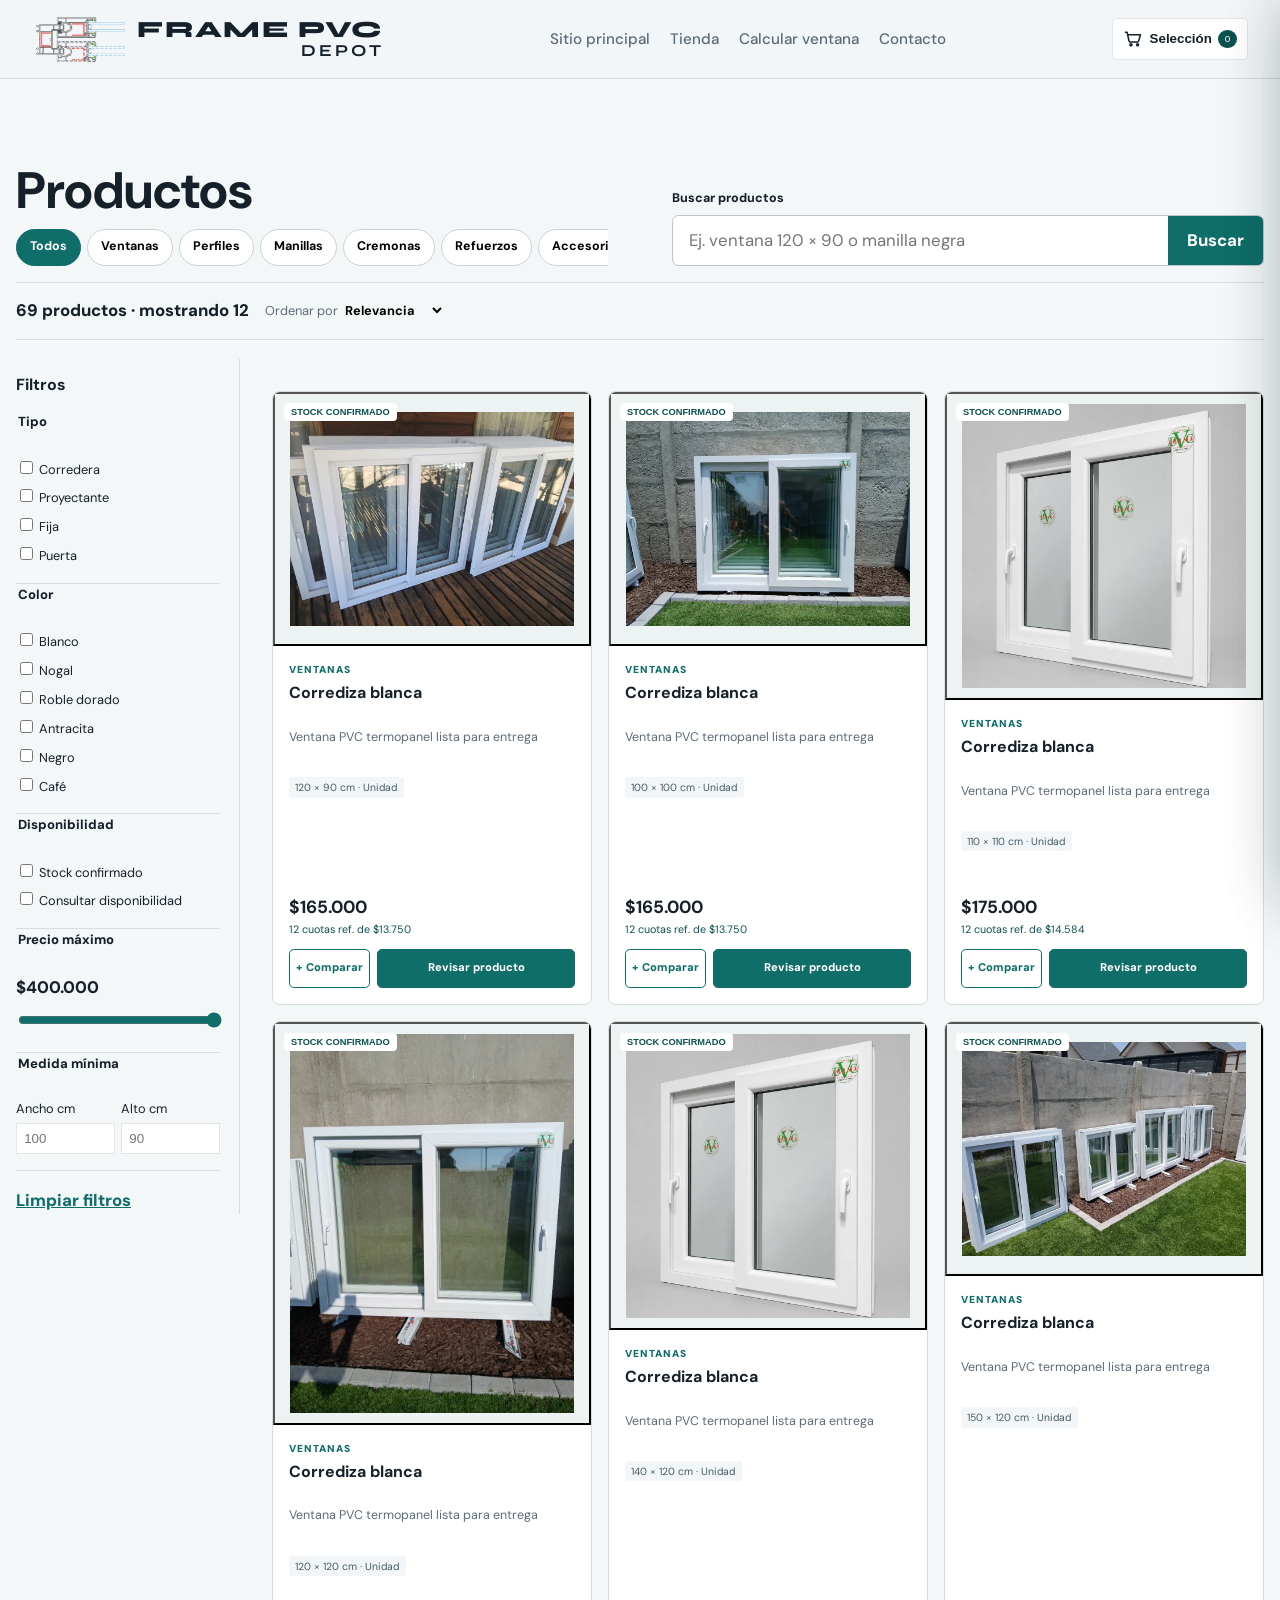
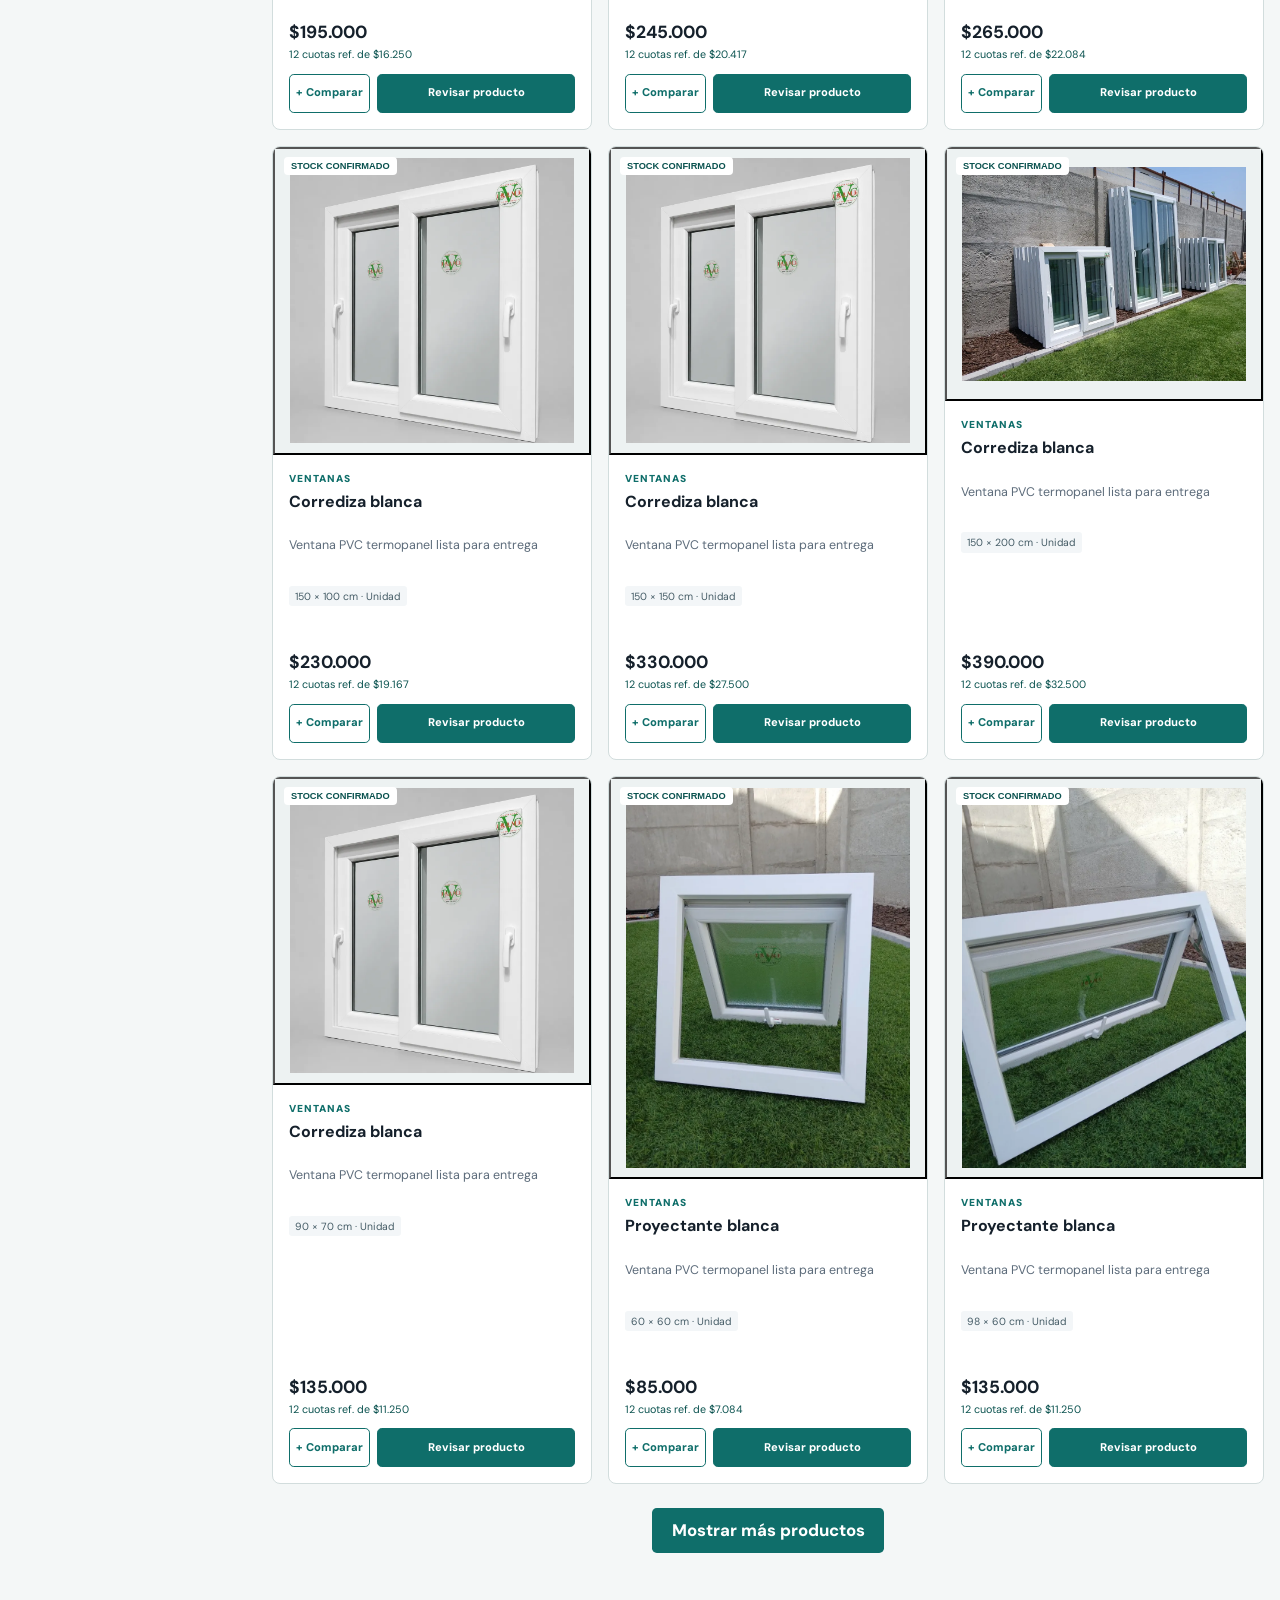
==== commit abb05a74: "refine: simplify store search layout" ====
--- a/tienda.html
+++ b/tienda.html
@@ -3,8 +3,8 @@
 <head>
   <meta charset="UTF-8" />
   <meta name="viewport" content="width=device-width, initial-scale=1" />
-  <meta name="description" content="Inventario técnico de ventanas PVC, perfiles y componentes FRAME PVC DEPOT." />
-  <title>Inventario técnico — FRAME PVC DEPOT</title>
+  <meta name="description" content="Tienda de ventanas PVC, perfiles y componentes FRAME PVC DEPOT." />
+  <title>Tienda — FRAME PVC DEPOT</title>
   <link rel="preconnect" href="https://fonts.googleapis.com" />
   <link rel="preconnect" href="https://fonts.gstatic.com" crossorigin />
   <link href="https://fonts.googleapis.com/css2?family=Syne:wght@600;700;800&family=DM+Sans:ital,opsz,wght@0,9..40,400;0,9..40,500;0,9..40,600&display=swap" rel="stylesheet" />
@@ -19,7 +19,7 @@
     </a>
     <button class="menu-toggle" id="inventory-menu-toggle" type="button" aria-expanded="false" aria-controls="inventory-nav" aria-label="Abrir menú"><span></span><span></span><span></span></button>
     <nav class="nav" id="inventory-nav" aria-label="Principal">
-      <a href="index.html">Sitio principal</a><a href="#inventario" aria-current="page">Inventario técnico</a><a href="index.html#calculadora">Calcular ventana</a><a href="index.html#contacto">Contacto</a>
+      <a href="index.html">Sitio principal</a><a href="#inventario" aria-current="page">Tienda</a><a href="index.html#calculadora">Calcular ventana</a><a href="index.html#contacto">Contacto</a>
     </nav>
     <button class="header-cart inventory-selection-trigger" type="button" data-open-selection aria-label="Abrir productos seleccionados"><svg class="cart-icon" viewBox="0 0 24 24" aria-hidden="true"><path d="M3 4h2l2.1 10.1a2 2 0 0 0 2 1.6h7.8a2 2 0 0 0 1.9-1.4L21 7H6"/><circle cx="9.5" cy="19" r="1.25"/><circle cx="17.5" cy="19" r="1.25"/></svg><b>Selección</b><small data-selection-count>0</small></button>
   </header>
@@ -27,12 +27,9 @@
 
   <main class="inventory" id="inventario">
     <header class="inventory-intro">
-      <div><p class="inventory-eyebrow">Consulta de productos</p><h1>Inventario técnico</h1><p>Busca, filtra y revisa ventanas, perfiles y componentes. Agrega los productos que quieras consultar.</p></div>
-      <form class="inventory-search" id="inventory-search" role="search"><label for="inventory-query">Buscar en inventario</label><div><input id="inventory-query" type="search" autocomplete="off" placeholder="Ej. ventana 120 × 90 o manilla negra" /><button type="submit">Buscar</button></div><div class="inventory-suggestions" id="inventory-suggestions" hidden></div></form>
+      <div class="inventory-heading"><h1>Productos</h1><nav class="inventory-categories" id="inventory-categories" aria-label="Categorías"><button class="is-active" type="button" data-category="todos">Todos</button><button type="button" data-category="ventanas">Ventanas</button><button type="button" data-category="perfiles">Perfiles</button><button type="button" data-category="manillas">Manillas</button><button type="button" data-category="cremonas">Cremonas</button><button type="button" data-category="refuerzos">Refuerzos</button><button type="button" data-category="accesorios">Accesorios</button></nav></div>
+      <form class="inventory-search" id="inventory-search" role="search"><label for="inventory-query">Buscar productos</label><div><input id="inventory-query" type="search" autocomplete="off" placeholder="Ej. ventana 120 × 90 o manilla negra" /><button type="submit">Buscar</button></div><div class="inventory-suggestions" id="inventory-suggestions" hidden></div></form>
     </header>
-    <nav class="inventory-categories" id="inventory-categories" aria-label="Categorías">
-      <button class="is-active" type="button" data-category="todos">Todos</button><button type="button" data-category="ventanas">Ventanas</button><button type="button" data-category="perfiles">Perfiles</button><button type="button" data-category="manillas">Manillas</button><button type="button" data-category="cremonas">Cremonas</button><button type="button" data-category="refuerzos">Refuerzos</button><button type="button" data-category="accesorios">Accesorios</button>
-    </nav>
     <div class="inventory-toolbar"><button class="inventory-filter-trigger" id="inventory-filter-trigger" type="button" aria-expanded="false" aria-controls="inventory-filters">Filtros <span id="inventory-filter-count">0</span></button><p id="inventory-results" aria-live="polite"></p><label>Ordenar por <select id="inventory-sort"><option value="relevance">Relevancia</option><option value="price-asc">Menor precio</option><option value="price-desc">Mayor precio</option><option value="name">Nombre</option><option value="measure">Medida</option></select></label></div>
     <div class="inventory-layout">
       <aside class="inventory-filters" id="inventory-filters" aria-label="Filtros de productos">
@@ -51,7 +48,7 @@
   <aside class="inventory-drawer selection-drawer" id="selection-drawer" aria-hidden="true" aria-labelledby="selection-title"><header><div><p>Productos por consultar</p><h2 id="selection-title">Mi selección</h2></div><button type="button" data-close-panel aria-label="Cerrar selección">×</button></header><div class="selection-items" id="selection-items"></div><footer><div><span>Total referencial</span><strong id="selection-total">$0</strong></div><p>Confirmaremos disponibilidad, variante, despacho y valor final.</p><a id="selection-whatsapp" href="#" target="_blank" rel="noopener noreferrer" aria-disabled="true">Consultar selección por WhatsApp</a></footer></aside>
   <div class="compare-bar" id="compare-bar" hidden><div><strong>Revisar productos</strong><span id="compare-status">0 de 3 seleccionados</span></div><button id="compare-open" type="button" disabled>Comparar</button><button id="compare-clear" type="button" aria-label="Vaciar comparación">×</button></div>
   <dialog class="inventory-compare" id="inventory-compare" aria-labelledby="inventory-compare-title"><header><h2 id="inventory-compare-title">Comparación técnica</h2><button id="compare-close" type="button" aria-label="Cerrar comparación">×</button></header><div id="compare-content"></div></dialog>
-  <nav class="inventory-mobile-nav" aria-label="Accesos rápidos"><a href="index.html"><span>⌂</span>Sitio</a><a href="#inventario"><span>▦</span>Inventario</a><button type="button" data-focus-search><span>⌕</span>Buscar</button><button type="button" data-open-filters><span>◇</span>Filtros</button><button type="button" data-open-selection><span>□</span>Selección<small data-selection-count>0</small></button></nav>
+  <nav class="inventory-mobile-nav" aria-label="Accesos rápidos"><a href="index.html"><span>⌂</span>Sitio</a><a href="#inventario"><span>▦</span>Productos</a><button type="button" data-focus-search><span>⌕</span>Buscar</button><button type="button" data-open-filters><span>◇</span>Filtros</button><button type="button" data-open-selection><span>□</span>Selección<small data-selection-count>0</small></button></nav>
   <div class="inventory-toast" id="inventory-toast" role="status" aria-live="polite"></div>
   <script src="stock.js"></script><script src="accesorios.js"></script><script src="tienda.js"></script>
 </body>
--- a/tienda.css
+++ b/tienda.css
@@ -7,3 +7,7 @@
 @media(max-width:1050px){.inventory-grid{grid-template-columns:repeat(2,minmax(0,1fr))}.inventory-intro{gap:2rem}}
 @media(max-width:719px){.inventory{width:100%;padding:5rem 0 5rem}.inventory-intro{grid-template-columns:1fr;gap:1.2rem;padding:1.2rem 1rem}.inventory-intro h1{font-size:2.2rem}.inventory-categories{padding:0 1rem .8rem}.inventory-toolbar{position:sticky;z-index:9;top:4.65rem;grid-template-columns:auto 1fr;padding:.45rem 1rem;background:rgba(244,247,247,.97)}.inventory-toolbar label{justify-self:end}.inventory-toolbar p{grid-column:1/-1;grid-row:2;font-size:.78rem}.inventory-filter-trigger{display:inline-flex;align-items:center;gap:.35rem;padding:.45rem .6rem;border:1px solid #b8c6ca;border-radius:.3rem;background:#fff;font:inherit;font-size:.75rem;font-weight:800}.inventory-filter-trigger span{display:grid;place-items:center;min-width:1.2rem;height:1.2rem;border-radius:1rem;background:var(--accent);color:#fff;font-size:.65rem}.inventory-layout{display:block;padding:.7rem 1rem}.inventory-filters{display:none;position:fixed;z-index:60;inset:0 0 4rem 15%;overflow:auto;padding:1rem;background:#fff;border:0;box-shadow:-1rem 0 3rem rgba(10,30,32,.2)}.inventory-filters.is-open{display:block}.inventory-filter-head button{display:block}.inventory-active{min-height:1.5rem}.inventory-grid{grid-template-columns:1fr;grid-auto-rows:1fr;gap:.65rem}.inventory-card{display:grid;grid-template-columns:minmax(7.2rem,36%) 1fr;min-height:14.5rem;transform:none}.inventory-card:hover{transform:none}.inventory-photo{height:100%;aspect-ratio:auto;border-right:1px solid var(--line)}.inventory-photo img{padding:.4rem}.inventory-card-body{min-height:0;padding:.7rem}.inventory-card h2{min-height:0;margin:.18rem 0;font-size:.9rem}.inventory-description{min-height:0;font-size:.69rem;line-height:1.3}.inventory-specs{min-height:0;margin:.4rem 0}.inventory-price strong{font-size:.95rem}.inventory-price small{font-size:.58rem}.inventory-card-actions button{min-height:2.1rem;font-size:.62rem}.inventory-mobile-nav{position:fixed;z-index:40;left:0;right:0;bottom:0;height:4rem;display:grid;grid-template-columns:repeat(5,1fr);border-top:1px solid var(--line);background:#fff}.inventory-mobile-nav a,.inventory-mobile-nav button{position:relative;display:grid;place-items:center;padding:.25rem;border:0;background:none;color:var(--ink);font:inherit;font-size:.58rem;text-decoration:none}.inventory-mobile-nav span{font-size:1rem}.inventory-mobile-nav small{position:absolute;top:.2rem;right:calc(50% - 1.3rem);display:grid;place-items:center;min-width:1.1rem;height:1.1rem;border-radius:1rem;background:var(--accent);color:#fff}.compare-bar{bottom:4.5rem}.inventory-toast{bottom:4.7rem}.inventory-compare{width:calc(100% - 1rem)}.compare-table{overflow:auto}.inventory-search{position:relative}}
 @media(prefers-reduced-motion:reduce){.inventory-card,.inventory-drawer,.inventory-toast{transition:none}}
+
+/* Jerarquía compacta: Productos + categorías alineadas con búsqueda */
+.inventory-intro{grid-template-columns:minmax(0,1fr) minmax(24rem,1fr);gap:clamp(2rem,5vw,5rem);padding:1.8rem 0 1rem}.inventory-intro h1{margin:0 0 .8rem;font-size:clamp(2rem,4vw,3.2rem)}.inventory-heading{min-width:0}.inventory-heading .inventory-categories{padding:0}.inventory-page.inventory-searching .inventory-layout{grid-template-columns:1fr}.inventory-page.inventory-searching .inventory-filters{display:none}.inventory-page.inventory-searching .inventory-filter-trigger{display:none}
+@media(max-width:719px){.inventory-intro{grid-template-columns:1fr;padding:1.2rem 1rem}.inventory-heading .inventory-categories{padding:0}.inventory-page.inventory-searching .inventory-filters.is-open{display:none}}
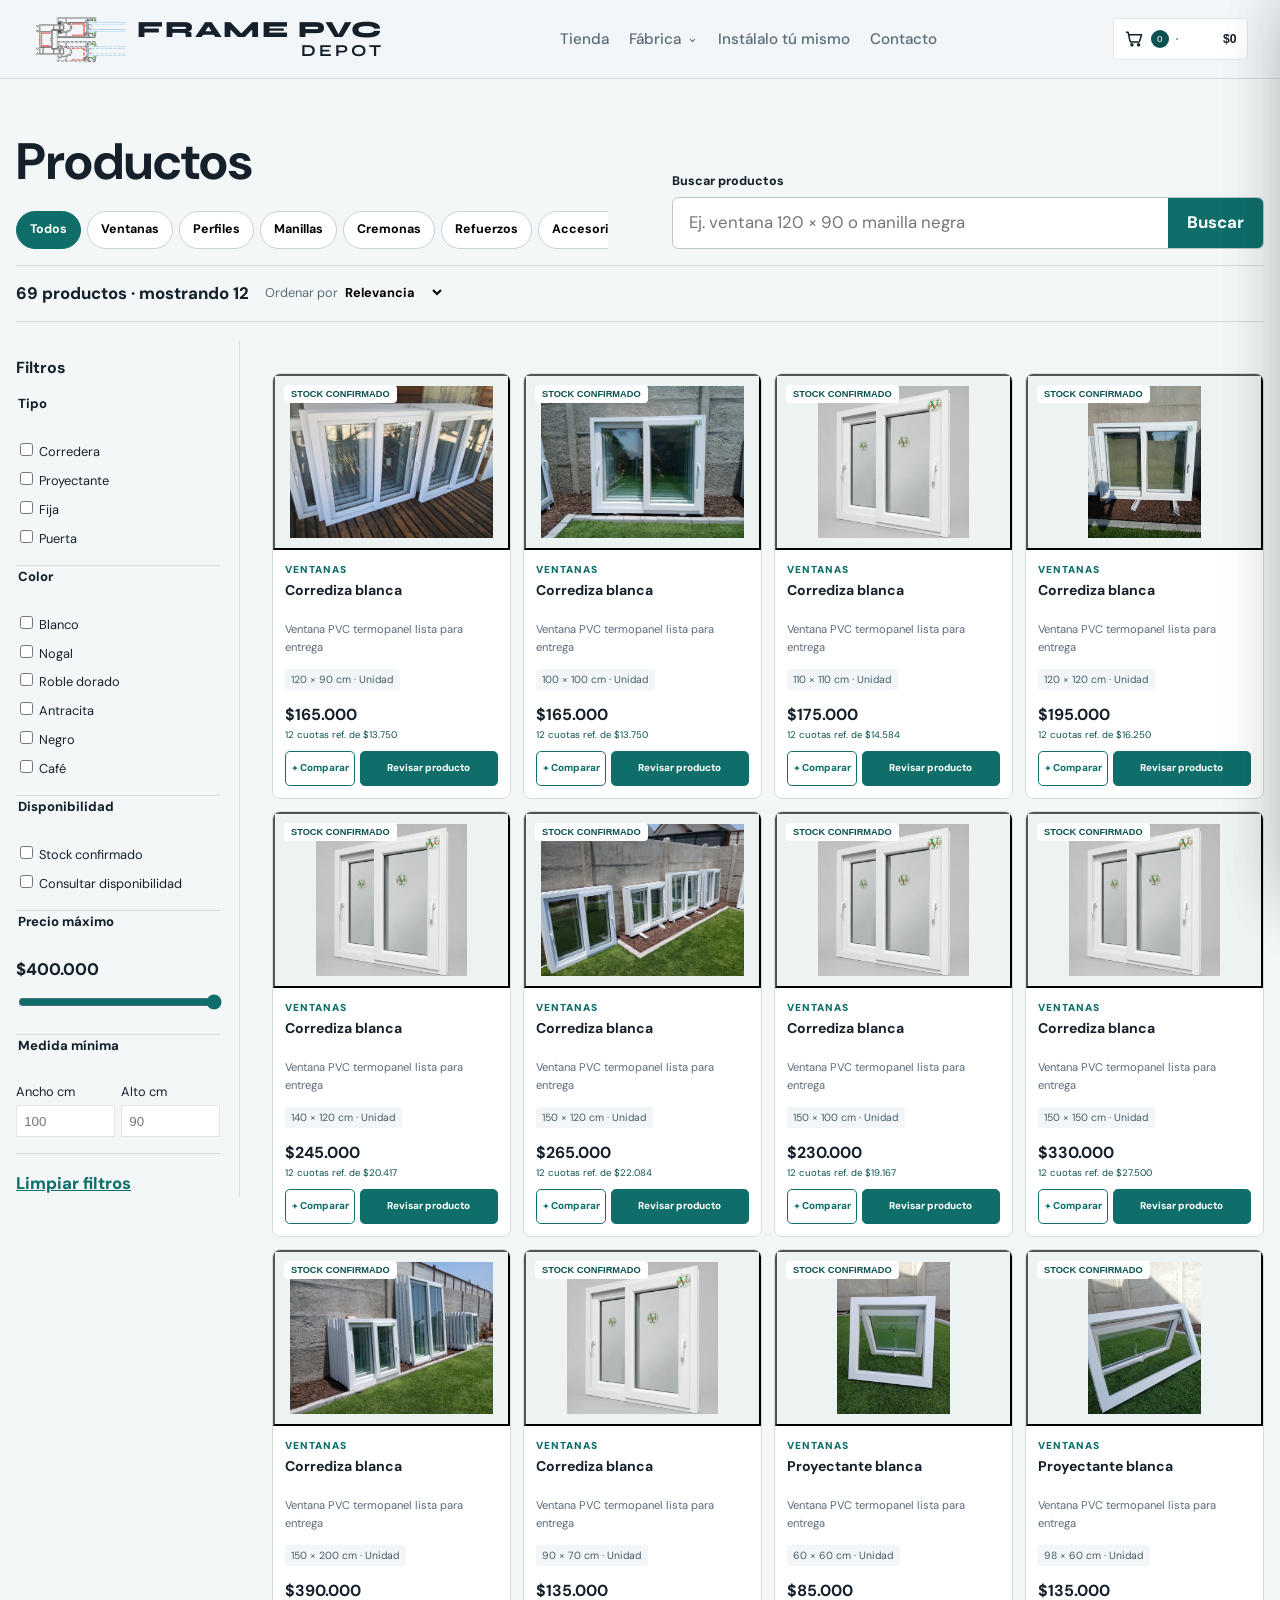
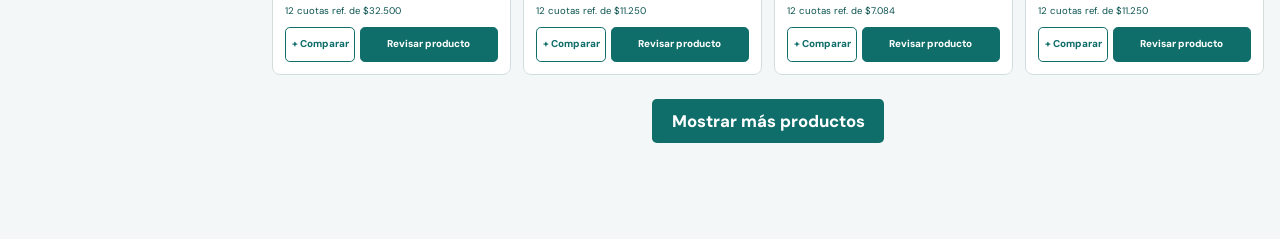
==== commit 6cad5821: "feat: restructure navigation and cart summary" ====
--- a/tienda.html
+++ b/tienda.html
@@ -19,9 +19,17 @@
     </a>
     <button class="menu-toggle" id="inventory-menu-toggle" type="button" aria-expanded="false" aria-controls="inventory-nav" aria-label="Abrir menú"><span></span><span></span><span></span></button>
     <nav class="nav" id="inventory-nav" aria-label="Principal">
-      <a href="index.html">Sitio principal</a><a href="#inventario" aria-current="page">Tienda</a><a href="index.html#calculadora">Calcular ventana</a><a href="index.html#contacto">Contacto</a>
+      <a href="#inventario" aria-current="page">Tienda</a>
+      <details class="nav-group">
+        <summary>Fábrica</summary>
+        <div class="nav-submenu">
+          <a href="index.html#vidrios"><b>Vidrios termopanel</b><small>Fabricados a medida, listos para usar</small></a>
+          <a href="index.html#stock"><b>Ventanas listas</b><small>Compra, recibe e instala</small></a>
+        </div>
+      </details>
+      <a href="index.html#instalacion">Instálalo tú mismo</a><a href="index.html#contacto">Contacto</a>
     </nav>
-    <button class="header-cart inventory-selection-trigger" type="button" data-open-selection aria-label="Abrir productos seleccionados"><svg class="cart-icon" viewBox="0 0 24 24" aria-hidden="true"><path d="M3 4h2l2.1 10.1a2 2 0 0 0 2 1.6h7.8a2 2 0 0 0 1.9-1.4L21 7H6"/><circle cx="9.5" cy="19" r="1.25"/><circle cx="17.5" cy="19" r="1.25"/></svg><b>Selección</b><small data-selection-count>0</small></button>
+    <button class="header-cart inventory-selection-trigger" type="button" data-open-selection aria-label="Abrir selección: 0 productos, total $0"><svg class="cart-icon" viewBox="0 0 24 24" aria-hidden="true"><path d="M3 4h2l2.1 10.1a2 2 0 0 0 2 1.6h7.8a2 2 0 0 0 1.9-1.4L21 7H6"/><circle cx="9.5" cy="19" r="1.25"/><circle cx="17.5" cy="19" r="1.25"/></svg><small data-selection-count>0</small><span class="cart-separator" aria-hidden="true">·</span><strong data-selection-header-total>$0</strong></button>
   </header>
   <div class="nav-overlay" id="inventory-nav-overlay" hidden></div>
 
--- a/styles.css
+++ b/styles.css
@@ -13,244 +13,6 @@
   --max: 68rem;
 }
 
-/* Catálogo Marketplace V2 integrado sobre la portada aprobada */
-.marketplace {
-  background: #f4f7f7;
-}
-
-.marketplace-heading {
-  display: grid;
-  grid-template-columns: minmax(0, 0.9fr) minmax(22rem, 1.1fr);
-  align-items: end;
-  gap: clamp(2rem, 5vw, 5rem);
-  margin-bottom: 1.5rem;
-}
-
-.marketplace-heading h2,
-.marketplace-heading p {
-  margin-top: 0;
-}
-
-.marketplace-heading h2 {
-  margin-bottom: 0.55rem;
-  font-size: clamp(2rem, 4vw, 3.6rem);
-  line-height: 1;
-}
-
-.marketplace-heading > div > p:last-child {
-  max-width: 38rem;
-  margin-bottom: 0;
-  color: var(--muted);
-}
-
-.marketplace-kicker {
-  margin-bottom: 0.5rem;
-  color: var(--accent);
-  font-size: 0.72rem;
-  font-weight: 800;
-  letter-spacing: 0.15em;
-  text-transform: uppercase;
-}
-
-.marketplace-search {
-  position: relative;
-}
-
-.marketplace-search > label {
-  display: block;
-  margin-bottom: 0.35rem;
-  font-size: 0.78rem;
-  font-weight: 800;
-}
-
-.marketplace-search > div:first-of-type {
-  min-height: 3.25rem;
-  display: grid;
-  grid-template-columns: 1fr auto;
-  border: 1px solid #b7c6c9;
-  border-radius: 0.4rem;
-  overflow: hidden;
-  background: #fff;
-}
-
-.marketplace-search input {
-  min-width: 0;
-  padding: 0 1rem;
-  border: 0;
-  outline: 0;
-  background: transparent;
-  font: inherit;
-}
-
-.marketplace-search > div > button {
-  padding: 0 1.25rem;
-  border: 0;
-  background: var(--accent);
-  color: #fff;
-  font: inherit;
-  font-weight: 800;
-  cursor: pointer;
-}
-
-.marketplace-suggestions {
-  position: absolute;
-  z-index: 12;
-  top: calc(100% + 0.35rem);
-  left: 0;
-  right: 0;
-  max-height: 24rem;
-  overflow-y: auto;
-  border: 1px solid var(--line);
-  border-radius: 0.45rem;
-  background: #fff;
-  box-shadow: 0 1.2rem 3rem rgba(15, 39, 40, 0.18);
-}
-
-.marketplace-suggestions[hidden] { display: none; }
-.marketplace-suggestions p { margin: 0; padding: 1rem; color: var(--muted); }
-.marketplace-suggestions button { width: 100%; display: grid; grid-template-columns: 3rem 1fr; align-items: center; gap: 0.75rem; padding: 0.6rem; border: 0; border-bottom: 1px solid var(--line); background: #fff; text-align: left; cursor: pointer; }
-.marketplace-suggestions button:hover { background: var(--mist); }
-.marketplace-suggestions img { width: 3rem; height: 3rem; object-fit: contain; }
-.marketplace-suggestions span { min-width: 0; display: grid; }
-.marketplace-suggestions b { overflow: hidden; text-overflow: ellipsis; white-space: nowrap; }
-.marketplace-suggestions small { color: var(--muted); }
-
-.marketplace-categories {
-  display: flex;
-  gap: 0.4rem;
-  padding: 0 0 1rem;
-  overflow-x: auto;
-  scrollbar-width: none;
-}
-
-.marketplace-categories button,
-.marketplace-active span {
-  flex: none;
-  padding: 0.48rem 0.8rem;
-  border: 1px solid #cbd6d7;
-  border-radius: 2rem;
-  background: #fff;
-  font: inherit;
-  font-size: 0.78rem;
-  font-weight: 700;
-}
-
-.marketplace-categories button { cursor: pointer; }
-.marketplace-categories button.is-active { border-color: var(--accent); background: var(--accent); color: #fff; }
-
-.marketplace-toolbar {
-  min-height: 3.6rem;
-  display: grid;
-  grid-template-columns: auto 1fr auto;
-  align-items: center;
-  gap: 1rem;
-  border-top: 1px solid var(--line);
-  border-bottom: 1px solid var(--line);
-}
-
-.marketplace-toolbar p { margin: 0; font-weight: 800; }
-.marketplace-toolbar label { color: var(--muted); font-size: 0.78rem; }
-.marketplace-toolbar select { border: 0; background: transparent; color: var(--ink); font: inherit; font-weight: 700; }
-.marketplace-filter-toggle { display: none; }
-
-.marketplace-layout {
-  display: grid;
-  grid-template-columns: 14rem minmax(0, 1fr);
-  gap: 2rem;
-  padding-top: 1.25rem;
-}
-
-.marketplace-filters {
-  align-self: start;
-  position: sticky;
-  top: 7rem;
-  padding-right: 1.25rem;
-  border-right: 1px solid var(--line);
-}
-
-.marketplace-filters fieldset { margin: 0; padding: 1rem 0; border: 0; border-bottom: 1px solid var(--line); }
-.marketplace-filters legend { font-size: 0.82rem; font-weight: 800; }
-.marketplace-filters fieldset > div:not(.marketplace-measures) { display: grid; gap: 0.42rem; margin-top: 0.65rem; }
-.marketplace-filters label { color: #40525d; font-size: 0.8rem; }
-.marketplace-filters input { accent-color: var(--accent); }
-.marketplace-filters input[type="range"] { width: 100%; }
-.marketplace-filters output { display: block; margin: 0.5rem 0; font-weight: 800; }
-.marketplace-measures { display: grid; grid-template-columns: 1fr 1fr; gap: 0.45rem; margin-top: 0.6rem; }
-.marketplace-measures input { width: 100%; margin-top: 0.2rem; padding: 0.5rem; border: 1px solid var(--line); border-radius: 0.3rem; }
-.marketplace-clear { margin-top: 1rem; padding: 0; border: 0; background: none; color: var(--accent); font: inherit; font-size: 0.78rem; font-weight: 800; text-decoration: underline; cursor: pointer; }
-.marketplace-active { min-height: 2rem; display: flex; flex-wrap: wrap; gap: 0.35rem; }
-.marketplace-active span { padding-block: 0.3rem; color: var(--accent-deep); font-size: 0.7rem; }
-
-.marketplace-grid {
-  display: grid;
-  grid-template-columns: repeat(3, minmax(0, 1fr));
-  gap: 1rem;
-  align-items: stretch;
-}
-
-.market-card {
-  min-width: 0;
-  height: 100%;
-  display: flex;
-  flex-direction: column;
-  overflow: hidden;
-  border: 1px solid #d2dddd;
-  border-radius: 0.5rem;
-  background: #fff;
-  transition: border-color 160ms ease, box-shadow 160ms ease, transform 160ms ease;
-}
-
-.market-card:hover { border-color: #a9bdbc; box-shadow: 0 0.8rem 2rem rgba(15, 52, 50, 0.1); transform: translateY(-2px); }
-.market-card-photo { position: relative; aspect-ratio: 1.25; overflow: hidden; background: #eef3f3; }
-.market-card-photo img { width: 100%; height: 100%; padding: 0.55rem; object-fit: contain; }
-.market-card-photo > span { position: absolute; top: 0.55rem; left: 0.55rem; max-width: calc(100% - 1.1rem); padding: 0.25rem 0.45rem; overflow: hidden; border-radius: 0.25rem; background: rgba(255,255,255,.94); color: var(--accent-deep); font-size: 0.6rem; font-weight: 900; text-overflow: ellipsis; text-transform: uppercase; white-space: nowrap; }
-.market-card-body { min-height: 19rem; display: flex; flex: 1; flex-direction: column; padding: 1rem; }
-.market-card-body > small:first-child { color: var(--accent); font-size: 0.65rem; font-weight: 900; letter-spacing: 0.1em; text-transform: uppercase; }
-.market-card h3 { min-height: 2.5em; margin: 0.3rem 0; font-size: 1rem; line-height: 1.25; }
-.market-card-body > p { min-height: 2.7em; margin: 0; overflow: hidden; color: var(--muted); font-size: 0.78rem; display: -webkit-box; -webkit-line-clamp: 2; -webkit-box-orient: vertical; }
-.market-card-specs { min-height: 2.4rem; margin: 0.65rem 0; }
-.market-card-specs span { padding: 0.25rem 0.4rem; border-radius: 0.25rem; background: var(--paper); color: #455c66; font-size: 0.66rem; }
-.market-card-price { display: grid; margin-top: auto; }
-.market-card-price strong { font-size: 1.1rem; }
-.market-card-price small { color: var(--accent-deep); font-size: 0.68rem; }
-.market-card-body > button { width: 100%; min-height: 2.55rem; margin-top: 0.65rem; border: 0; border-radius: 0.35rem; background: var(--accent); color: #fff; font: inherit; font-size: 0.75rem; font-weight: 900; cursor: pointer; }
-.market-card-body > button:hover { background: var(--accent-deep); }
-.marketplace-more { display: block; min-height: 2.8rem; margin: 1.5rem auto 0; padding: 0 1.2rem; border: 1px solid var(--accent); border-radius: 0.35rem; background: #fff; color: var(--accent); font: inherit; font-weight: 800; cursor: pointer; }
-.marketplace-more[hidden] { display: none; }
-.marketplace-empty { padding: 4rem 1rem; text-align: center; }
-.marketplace-empty[hidden] { display: none; }
-.marketplace-empty button { padding: 0.6rem 1rem; border: 0; border-radius: 0.3rem; background: var(--accent); color: #fff; font: inherit; font-weight: 800; }
-
-@media (max-width: 1050px) {
-  .marketplace-grid { grid-template-columns: repeat(2, minmax(0, 1fr)); }
-}
-
-@media (max-width: 719px) {
-  .marketplace-heading { grid-template-columns: 1fr; align-items: stretch; gap: 1.25rem; }
-  .marketplace-heading h2 { font-size: 2rem; }
-  .marketplace-suggestions { max-height: 18rem; }
-  .marketplace-toolbar { position: sticky; top: 4.65rem; z-index: 8; grid-template-columns: auto 1fr; padding: 0.5rem 0; background: rgba(244,247,247,.97); }
-  .marketplace-toolbar label { grid-column: 2; grid-row: 1; justify-self: end; }
-  .marketplace-toolbar p { grid-column: 1 / -1; grid-row: 2; font-size: 0.78rem; }
-  .marketplace-filter-toggle { display: inline-flex; align-items: center; gap: 0.35rem; padding: 0.5rem 0.65rem; border: 1px solid #b8c7c8; border-radius: 0.3rem; background: #fff; font: inherit; font-size: 0.75rem; font-weight: 800; }
-  .marketplace-filter-toggle span { display: grid; place-items: center; min-width: 1.2rem; height: 1.2rem; border-radius: 1rem; background: var(--accent); color: #fff; font-size: 0.65rem; }
-  .marketplace-layout { display: block; padding-top: 0.8rem; }
-  .marketplace-filters { display: none; position: static; margin-bottom: 1rem; padding: 0.5rem 1rem 1rem; border: 1px solid var(--line); background: #fff; }
-  .marketplace-filters.is-open { display: block; }
-  .marketplace-grid { grid-template-columns: 1fr; grid-auto-rows: 1fr; gap: 0.65rem; }
-  .market-card { display: grid; grid-template-columns: minmax(7.4rem, 36%) minmax(0, 1fr); min-height: 14.5rem; transform: none; }
-  .market-card:hover { transform: none; }
-  .market-card-photo { height: 100%; aspect-ratio: auto; border-right: 1px solid var(--line); }
-  .market-card-photo img { padding: 0.4rem; }
-  .market-card-body { min-height: 0; padding: 0.75rem; }
-  .market-card h3 { min-height: 0; margin: 0.2rem 0; font-size: 0.9rem; }
-  .market-card-body > p { min-height: 0; font-size: 0.7rem; line-height: 1.3; }
-  .market-card-specs { min-height: 0; margin: 0.4rem 0; }
-  .market-card-price strong { font-size: 0.95rem; }
-  .market-card-price small { font-size: 0.6rem; }
-  .market-card-body > button { min-height: 2.15rem; margin-top: 0.45rem; font-size: 0.68rem; }
-}
-
 *,
 *::before,
 *::after {
@@ -259,6 +21,7 @@
 
 html {
   scroll-behavior: smooth;
+  scroll-padding-top: 4.95rem;
 }
 
 body {
@@ -365,6 +128,82 @@
 
 .nav a:hover {
   color: var(--ink);
+}
+
+.nav-group {
+  position: relative;
+}
+
+.nav-group summary {
+  display: flex;
+  align-items: center;
+  gap: 0.35rem;
+  color: var(--muted);
+  font-size: 0.95rem;
+  font-weight: 500;
+  cursor: pointer;
+  list-style: none;
+}
+
+.nav-group summary::-webkit-details-marker {
+  display: none;
+}
+
+.nav-group summary::after {
+  content: "⌄";
+  font-size: 0.85em;
+  transition: transform 0.2s ease;
+}
+
+.nav-group[open] summary::after {
+  transform: rotate(180deg);
+}
+
+.nav-submenu {
+  position: absolute;
+  top: calc(100% + 0.85rem);
+  left: 50%;
+  width: 19rem;
+  display: grid;
+  padding: 0.4rem;
+  border: 1px solid var(--line);
+  border-radius: 0.45rem;
+  background: rgba(255, 255, 255, 0.98);
+  box-shadow: 0 1rem 2.5rem rgba(21, 32, 43, 0.16);
+  opacity: 0;
+  transform: translate(-50%, -0.35rem);
+  visibility: hidden;
+  transition: opacity 0.18s ease, transform 0.18s ease, visibility 0.18s;
+}
+
+.nav-group[open] .nav-submenu,
+.nav-group:hover .nav-submenu,
+.nav-group:focus-within .nav-submenu {
+  opacity: 1;
+  transform: translate(-50%, 0);
+  visibility: visible;
+}
+
+.nav-submenu a {
+  display: grid;
+  gap: 0.08rem;
+  padding: 0.7rem 0.75rem;
+  border-radius: 0.3rem;
+}
+
+.nav-submenu a:hover {
+  background: var(--paper);
+}
+
+.nav-submenu b {
+  color: var(--ink);
+  font-size: 0.82rem;
+}
+
+.nav-submenu small {
+  color: var(--muted);
+  font-size: 0.68rem;
+  line-height: 1.35;
 }
 
 .nav-cta {
@@ -2132,6 +1971,18 @@
   font-size: 0.62rem;
 }
 
+.header-cart .cart-separator {
+  color: #91a0aa;
+  font-weight: 700;
+}
+
+.header-cart > strong {
+  min-width: 3.2rem;
+  font-size: 0.76rem;
+  font-variant-numeric: tabular-nums;
+  text-align: right;
+}
+
 .shop-cart {
   display: none;
 }
@@ -2402,6 +2253,7 @@
   }
 
   .site-header {
+    z-index: 32;
     min-height: 3.9rem;
     padding: 0.42rem 0.85rem;
     background: rgba(243, 246, 248, 0.98);
@@ -2482,6 +2334,49 @@
     font-weight: 600;
   }
 
+  .nav-group {
+    width: 100%;
+  }
+
+  .nav-group summary {
+    justify-content: space-between;
+    padding: 0.95rem 0.25rem;
+    border-bottom: 1px solid var(--line);
+    color: var(--ink);
+    font-size: 0.98rem;
+    font-weight: 600;
+  }
+
+  .nav-submenu {
+    position: static;
+    width: 100%;
+    padding: 0 0 0 0.7rem;
+    border: 0;
+    border-radius: 0;
+    background: transparent;
+    box-shadow: none;
+    opacity: 1;
+    transform: none;
+    visibility: visible;
+  }
+
+  .nav-group:not([open]) .nav-submenu {
+    display: none;
+  }
+
+  .nav-submenu a {
+    padding: 0.8rem 0.35rem;
+  }
+
+  .nav-submenu b {
+    font-size: 0.9rem;
+  }
+
+  .nav-submenu small {
+    font-size: 0.72rem;
+    font-weight: 500;
+  }
+
   .nav-overlay {
     position: fixed;
     z-index: 30;
--- a/tienda.css
+++ b/tienda.css
@@ -9,5 +9,17 @@
 @media(prefers-reduced-motion:reduce){.inventory-card,.inventory-drawer,.inventory-toast{transition:none}}
 
 /* Jerarquía compacta: Productos + categorías alineadas con búsqueda */
-.inventory-intro{grid-template-columns:minmax(0,1fr) minmax(24rem,1fr);gap:clamp(2rem,5vw,5rem);padding:1.8rem 0 1rem}.inventory-intro h1{margin:0 0 .8rem;font-size:clamp(2rem,4vw,3.2rem)}.inventory-heading{min-width:0}.inventory-heading .inventory-categories{padding:0}.inventory-page.inventory-searching .inventory-layout{grid-template-columns:1fr}.inventory-page.inventory-searching .inventory-filters{display:none}.inventory-page.inventory-searching .inventory-filter-trigger{display:none}
-@media(max-width:719px){.inventory-intro{grid-template-columns:1fr;padding:1.2rem 1rem}.inventory-heading .inventory-categories{padding:0}.inventory-page.inventory-searching .inventory-filters.is-open{display:none}}
+.inventory{padding-top:7rem}.inventory-intro{grid-template-columns:minmax(0,1fr) minmax(24rem,1fr);gap:clamp(2rem,5vw,5rem);padding:1.5rem 0 1rem}.inventory-intro h1{margin:0 0 1.5rem;font-size:clamp(2rem,4vw,3.2rem)}.inventory-heading{min-width:0}.inventory-heading .inventory-categories{padding:0}.inventory-page.inventory-searching .inventory-layout{grid-template-columns:1fr}.inventory-page.inventory-searching .inventory-filters{display:none}.inventory-page.inventory-searching .inventory-filter-trigger{display:none}
+
+/* Catálogo denso para aprovechar pantallas de escritorio */
+.inventory-grid{grid-template-columns:repeat(5,minmax(0,1fr));gap:.75rem;align-items:start;view-transition-name:product-grid}.inventory-card{height:auto;animation:product-card-in .42s cubic-bezier(.22,1,.36,1) both;animation-delay:min(calc(var(--card-index,0) * 22ms),180ms)}.inventory-photo{width:100%;min-height:0;flex:none;aspect-ratio:1.35}.inventory-card-body{min-height:13rem;padding:.75rem}.inventory-card h2{min-height:2.4em;font-size:.88rem}.inventory-description{font-size:.7rem}.inventory-specs{min-height:1.9rem;margin:.45rem 0}.inventory-price strong{font-size:1rem}.inventory-price small{font-size:.6rem}.inventory-card-actions{gap:.3rem;margin-top:.5rem}.inventory-card-actions button{min-height:2.2rem;padding-inline:.35rem;font-size:.62rem}
+@keyframes product-card-in{from{opacity:0;transform:translateY(.65rem) scale(.985)}to{opacity:1;transform:none}}
+::view-transition-old(product-grid){animation:.18s cubic-bezier(.4,0,1,1) both product-grid-out}
+::view-transition-new(product-grid){animation:.36s cubic-bezier(.22,1,.36,1) both product-grid-in}
+@keyframes product-grid-out{to{opacity:0;transform:translateY(-.35rem)}}
+@keyframes product-grid-in{from{opacity:0;transform:translateY(.6rem)}}
+@media(max-width:1350px){.inventory-grid{grid-template-columns:repeat(4,minmax(0,1fr))}}
+@media(max-width:1120px){.inventory-grid{grid-template-columns:repeat(3,minmax(0,1fr))}}
+@media(max-width:900px){.inventory-grid{grid-template-columns:repeat(2,minmax(0,1fr))}}
+@media(max-width:719px){.inventory{padding-top:5rem}.inventory-intro{grid-template-columns:1fr;padding:1.2rem 1rem}.inventory-intro h1{margin-bottom:1.1rem}.inventory-heading .inventory-categories{padding:0}.inventory-page.inventory-searching .inventory-filters.is-open{display:none}.inventory-grid{grid-template-columns:1fr}.inventory-photo{aspect-ratio:auto}.inventory-card-body{min-height:0;padding:.7rem}.inventory-card h2{min-height:0;font-size:.9rem}.inventory-description{font-size:.69rem}.inventory-specs{min-height:0;margin:.4rem 0}.inventory-price strong{font-size:.95rem}.inventory-price small{font-size:.58rem}.inventory-card-actions button{min-height:2.1rem;font-size:.62rem}}
+@media(prefers-reduced-motion:reduce){.inventory-card{animation:none}::view-transition-old(product-grid),::view-transition-new(product-grid){animation:none}}
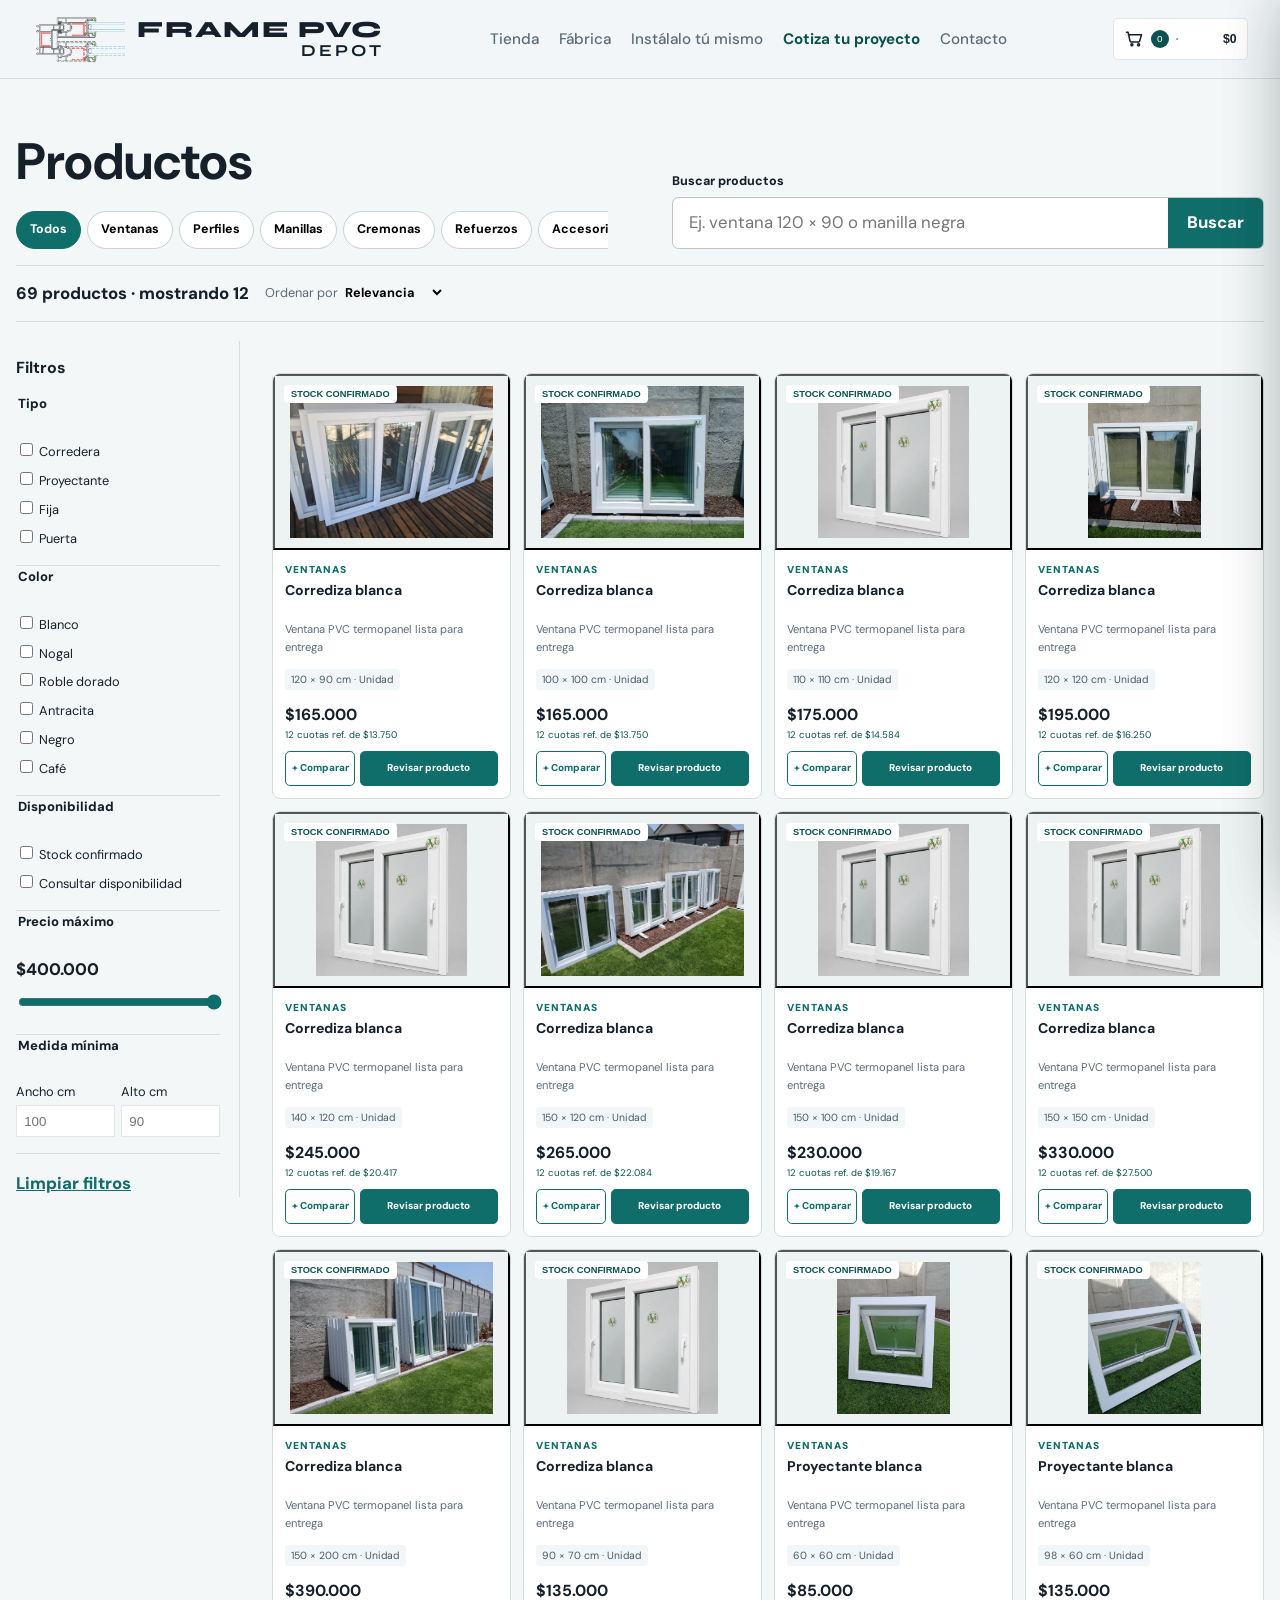
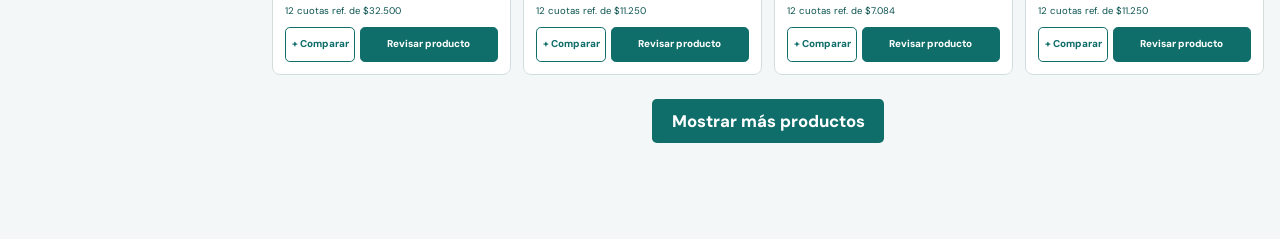
==== commit 19f2fc4c: "feat: add intent dialogs to site navigation" ====
--- a/tienda.html
+++ b/tienda.html
@@ -20,14 +20,10 @@
     <button class="menu-toggle" id="inventory-menu-toggle" type="button" aria-expanded="false" aria-controls="inventory-nav" aria-label="Abrir menú"><span></span><span></span><span></span></button>
     <nav class="nav" id="inventory-nav" aria-label="Principal">
       <a href="#inventario" aria-current="page">Tienda</a>
-      <details class="nav-group">
-        <summary>Fábrica</summary>
-        <div class="nav-submenu">
-          <a href="index.html#vidrios"><b>Vidrios termopanel</b><small>Fabricados a medida, listos para usar</small></a>
-          <a href="index.html#stock"><b>Ventanas listas</b><small>Compra, recibe e instala</small></a>
-        </div>
-      </details>
-      <a href="index.html#instalacion">Instálalo tú mismo</a><a href="index.html#contacto">Contacto</a>
+      <button class="nav-dialog-trigger" type="button" data-nav-dialog="factory">Fábrica</button>
+      <button class="nav-dialog-trigger" type="button" data-nav-dialog="install">Instálalo tú mismo</button>
+      <button class="nav-dialog-trigger nav-dialog-trigger--accent" type="button" data-nav-dialog="quote">Cotiza tu proyecto</button>
+      <button class="nav-dialog-trigger" type="button" data-nav-dialog="contact">Contacto</button>
     </nav>
     <button class="header-cart inventory-selection-trigger" type="button" data-open-selection aria-label="Abrir selección: 0 productos, total $0"><svg class="cart-icon" viewBox="0 0 24 24" aria-hidden="true"><path d="M3 4h2l2.1 10.1a2 2 0 0 0 2 1.6h7.8a2 2 0 0 0 1.9-1.4L21 7H6"/><circle cx="9.5" cy="19" r="1.25"/><circle cx="17.5" cy="19" r="1.25"/></svg><small data-selection-count>0</small><span class="cart-separator" aria-hidden="true">·</span><strong data-selection-header-total>$0</strong></button>
   </header>
@@ -58,6 +54,6 @@
   <dialog class="inventory-compare" id="inventory-compare" aria-labelledby="inventory-compare-title"><header><h2 id="inventory-compare-title">Comparación técnica</h2><button id="compare-close" type="button" aria-label="Cerrar comparación">×</button></header><div id="compare-content"></div></dialog>
   <nav class="inventory-mobile-nav" aria-label="Accesos rápidos"><a href="index.html"><span>⌂</span>Sitio</a><a href="#inventario"><span>▦</span>Productos</a><button type="button" data-focus-search><span>⌕</span>Buscar</button><button type="button" data-open-filters><span>◇</span>Filtros</button><button type="button" data-open-selection><span>□</span>Selección<small data-selection-count>0</small></button></nav>
   <div class="inventory-toast" id="inventory-toast" role="status" aria-live="polite"></div>
-  <script src="stock.js"></script><script src="accesorios.js"></script><script src="tienda.js"></script>
+  <script src="stock.js"></script><script src="accesorios.js"></script><script src="tienda.js"></script><script src="header-dialog.js"></script>
 </body>
 </html>
--- a/styles.css
+++ b/styles.css
@@ -130,80 +130,25 @@
   color: var(--ink);
 }
 
-.nav-group {
-  position: relative;
-}
-
-.nav-group summary {
-  display: flex;
-  align-items: center;
-  gap: 0.35rem;
+.nav-dialog-trigger {
+  padding: 0;
+  border: 0;
+  background: transparent;
   color: var(--muted);
+  font: inherit;
   font-size: 0.95rem;
   font-weight: 500;
   cursor: pointer;
-  list-style: none;
-}
-
-.nav-group summary::-webkit-details-marker {
-  display: none;
-}
-
-.nav-group summary::after {
-  content: "⌄";
-  font-size: 0.85em;
-  transition: transform 0.2s ease;
-}
-
-.nav-group[open] summary::after {
-  transform: rotate(180deg);
-}
-
-.nav-submenu {
-  position: absolute;
-  top: calc(100% + 0.85rem);
-  left: 50%;
-  width: 19rem;
-  display: grid;
-  padding: 0.4rem;
-  border: 1px solid var(--line);
-  border-radius: 0.45rem;
-  background: rgba(255, 255, 255, 0.98);
-  box-shadow: 0 1rem 2.5rem rgba(21, 32, 43, 0.16);
-  opacity: 0;
-  transform: translate(-50%, -0.35rem);
-  visibility: hidden;
-  transition: opacity 0.18s ease, transform 0.18s ease, visibility 0.18s;
-}
-
-.nav-group[open] .nav-submenu,
-.nav-group:hover .nav-submenu,
-.nav-group:focus-within .nav-submenu {
-  opacity: 1;
-  transform: translate(-50%, 0);
-  visibility: visible;
-}
-
-.nav-submenu a {
-  display: grid;
-  gap: 0.08rem;
-  padding: 0.7rem 0.75rem;
-  border-radius: 0.3rem;
-}
-
-.nav-submenu a:hover {
-  background: var(--paper);
-}
-
-.nav-submenu b {
+}
+
+.nav-dialog-trigger:hover,
+.nav-dialog-trigger:focus-visible {
   color: var(--ink);
-  font-size: 0.82rem;
-}
-
-.nav-submenu small {
-  color: var(--muted);
-  font-size: 0.68rem;
-  line-height: 1.35;
+}
+
+.nav-dialog-trigger--accent {
+  color: var(--accent-deep);
+  font-weight: 700;
 }
 
 .nav-cta {
@@ -1981,6 +1926,157 @@
   font-size: 0.76rem;
   font-variant-numeric: tabular-nums;
   text-align: right;
+}
+
+body.nav-dialog-open {
+  overflow: hidden;
+}
+
+.nav-dialog {
+  width: min(58rem, calc(100% - 2rem));
+  max-height: min(46rem, calc(100dvh - 2rem));
+  padding: 0;
+  overflow: auto;
+  border: 0;
+  border-radius: 0.65rem;
+  background: #f7f9fa;
+  color: var(--ink);
+  box-shadow: 0 2rem 6rem rgba(10, 25, 31, 0.32);
+}
+
+.nav-dialog::backdrop {
+  background: rgba(9, 21, 28, 0.66);
+  backdrop-filter: blur(4px);
+}
+
+.nav-dialog-close {
+  position: sticky;
+  z-index: 2;
+  top: 0.8rem;
+  float: right;
+  width: 2.55rem;
+  height: 2.55rem;
+  margin: 0.8rem 0.8rem 0 0;
+  display: grid;
+  place-items: center;
+  border: 1px solid var(--line);
+  border-radius: 50%;
+  background: rgba(255, 255, 255, 0.94);
+  color: var(--ink);
+  font: inherit;
+  font-size: 1.5rem;
+  cursor: pointer;
+}
+
+.nav-dialog-content {
+  padding: clamp(1.5rem, 5vw, 3.5rem);
+}
+
+.nav-dialog-eyebrow {
+  margin: 0 0 0.5rem;
+  color: var(--accent);
+  font-size: 0.7rem;
+  font-weight: 900;
+  letter-spacing: 0.14em;
+  text-transform: uppercase;
+}
+
+.nav-dialog h2 {
+  max-width: 18ch;
+  margin: 0;
+  font-size: clamp(2rem, 5vw, 3.4rem);
+  line-height: 1.02;
+}
+
+.nav-dialog-intro {
+  max-width: 43rem;
+  margin: 0.85rem 0 1.6rem;
+  color: var(--muted);
+}
+
+.nav-dialog-options {
+  display: grid;
+  grid-template-columns: repeat(auto-fit, minmax(min(14rem, 100%), 1fr));
+  gap: 0.75rem;
+}
+
+.nav-dialog-option {
+  min-height: 14rem;
+  display: grid;
+  grid-template-rows: auto 1fr;
+  gap: 1rem;
+  padding: 1.15rem;
+  border: 1px solid #cad6d9;
+  border-radius: 0.45rem;
+  background: #fff;
+}
+
+.nav-dialog-mark {
+  width: 2.35rem;
+  height: 2.35rem;
+  display: grid;
+  place-items: center;
+  border-radius: 50%;
+  background: var(--accent-deep);
+  color: #fff;
+  font-size: 0.72rem;
+  font-weight: 900;
+}
+
+.nav-dialog-option > div {
+  display: flex;
+  flex-direction: column;
+}
+
+.nav-dialog-option h3,
+.nav-dialog-option p {
+  margin: 0;
+}
+
+.nav-dialog-option h3 {
+  font-size: 1.05rem;
+}
+
+.nav-dialog-option p {
+  margin-top: 0.35rem;
+  color: var(--muted);
+  font-size: 0.82rem;
+}
+
+.nav-dialog-option a {
+  display: flex;
+  align-items: center;
+  justify-content: space-between;
+  gap: 0.75rem;
+  margin-top: auto;
+  padding-top: 1rem;
+  color: var(--accent-deep);
+  font-size: 0.78rem;
+  font-weight: 900;
+  text-decoration: none;
+}
+
+.nav-dialog-steps {
+  display: grid;
+  grid-template-columns: repeat(3, 1fr);
+  gap: 0.5rem;
+  margin: 0 0 1.2rem;
+  padding: 0;
+  list-style: none;
+  counter-reset: install-step;
+}
+
+.nav-dialog-steps li {
+  padding: 0.65rem 0.75rem;
+  background: #e8efef;
+  font-size: 0.75rem;
+  font-weight: 700;
+  counter-increment: install-step;
+}
+
+.nav-dialog-steps li::before {
+  content: "0" counter(install-step) " · ";
+  color: var(--accent);
 }
 
 .shop-cart {
@@ -2325,56 +2421,49 @@
     visibility: visible;
   }
 
-  .nav a {
+  .nav a,
+  .nav-dialog-trigger {
     display: block;
+    width: 100%;
     padding: 0.95rem 0.25rem;
     border-bottom: 1px solid var(--line);
     color: var(--ink);
     font-size: 0.98rem;
     font-weight: 600;
-  }
-
-  .nav-group {
-    width: 100%;
-  }
-
-  .nav-group summary {
-    justify-content: space-between;
-    padding: 0.95rem 0.25rem;
-    border-bottom: 1px solid var(--line);
-    color: var(--ink);
-    font-size: 0.98rem;
-    font-weight: 600;
-  }
-
-  .nav-submenu {
-    position: static;
-    width: 100%;
-    padding: 0 0 0 0.7rem;
-    border: 0;
-    border-radius: 0;
-    background: transparent;
-    box-shadow: none;
-    opacity: 1;
-    transform: none;
-    visibility: visible;
-  }
-
-  .nav-group:not([open]) .nav-submenu {
-    display: none;
-  }
-
-  .nav-submenu a {
-    padding: 0.8rem 0.35rem;
-  }
-
-  .nav-submenu b {
-    font-size: 0.9rem;
-  }
-
-  .nav-submenu small {
-    font-size: 0.72rem;
-    font-weight: 500;
+    text-align: left;
+  }
+
+  .nav-dialog {
+    width: calc(100% - 1rem);
+    max-height: calc(100dvh - 1rem);
+  }
+
+  .nav-dialog-content {
+    padding: 1.35rem 1rem 1rem;
+  }
+
+  .nav-dialog h2 {
+    padding-right: 2.5rem;
+    font-size: 2rem;
+  }
+
+  .nav-dialog-intro {
+    margin-bottom: 1rem;
+    font-size: 0.88rem;
+  }
+
+  .nav-dialog-options {
+    grid-template-columns: 1fr;
+  }
+
+  .nav-dialog-option {
+    min-height: 10.5rem;
+    grid-template-columns: 2.35rem 1fr;
+    grid-template-rows: 1fr;
+  }
+
+  .nav-dialog-steps {
+    grid-template-columns: 1fr;
   }
 
   .nav-overlay {
